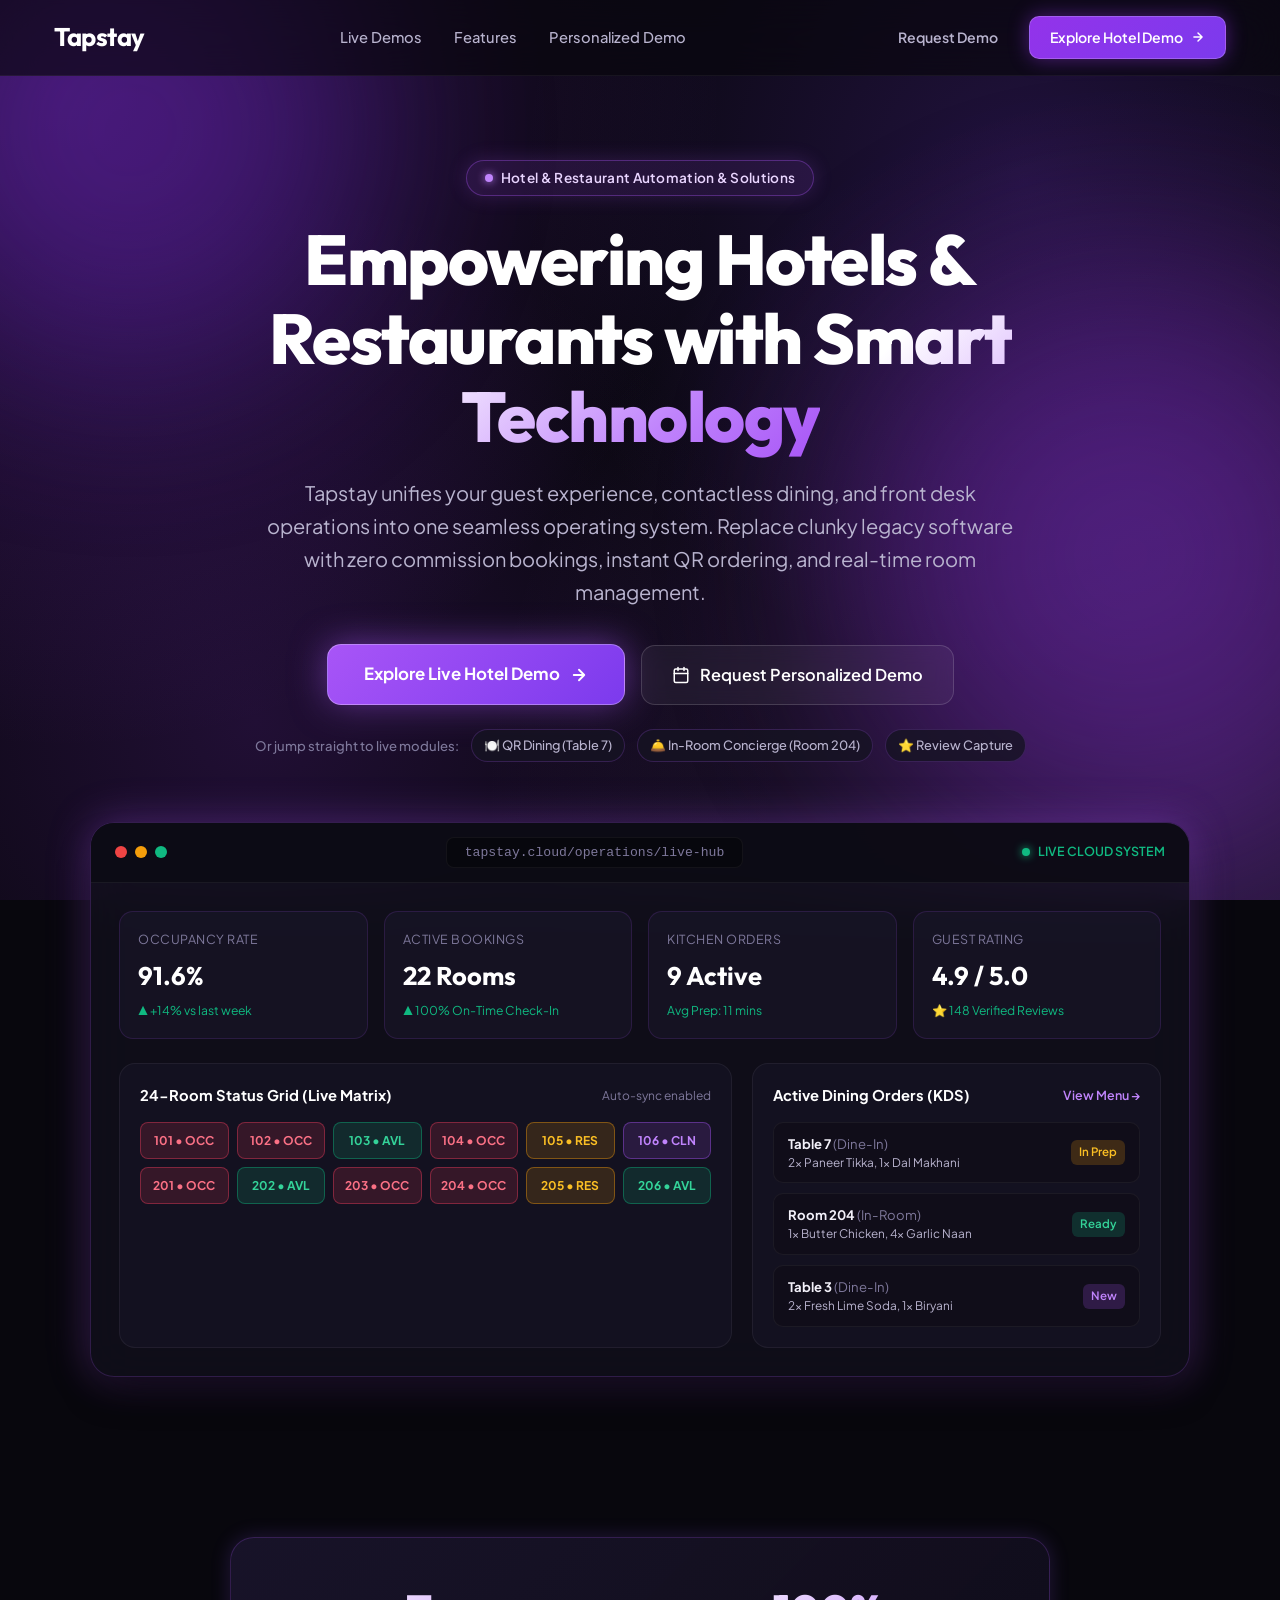
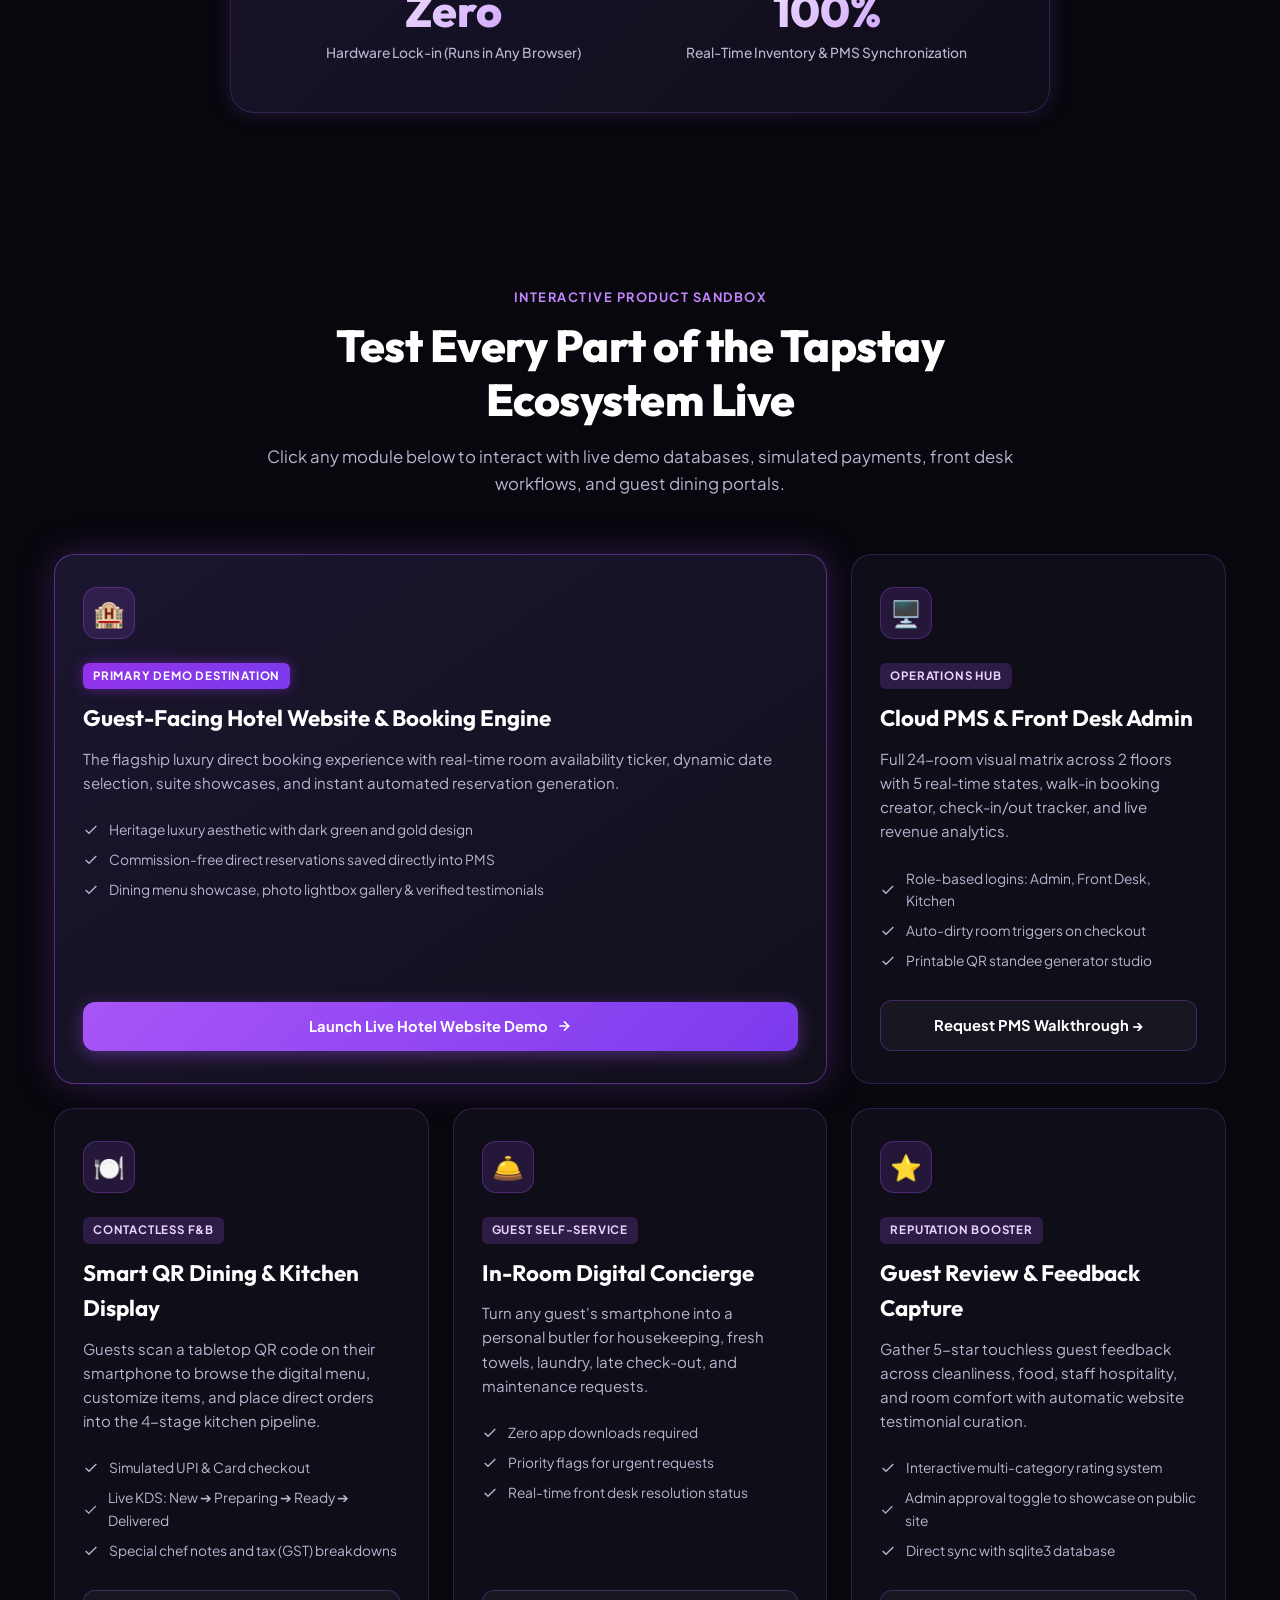
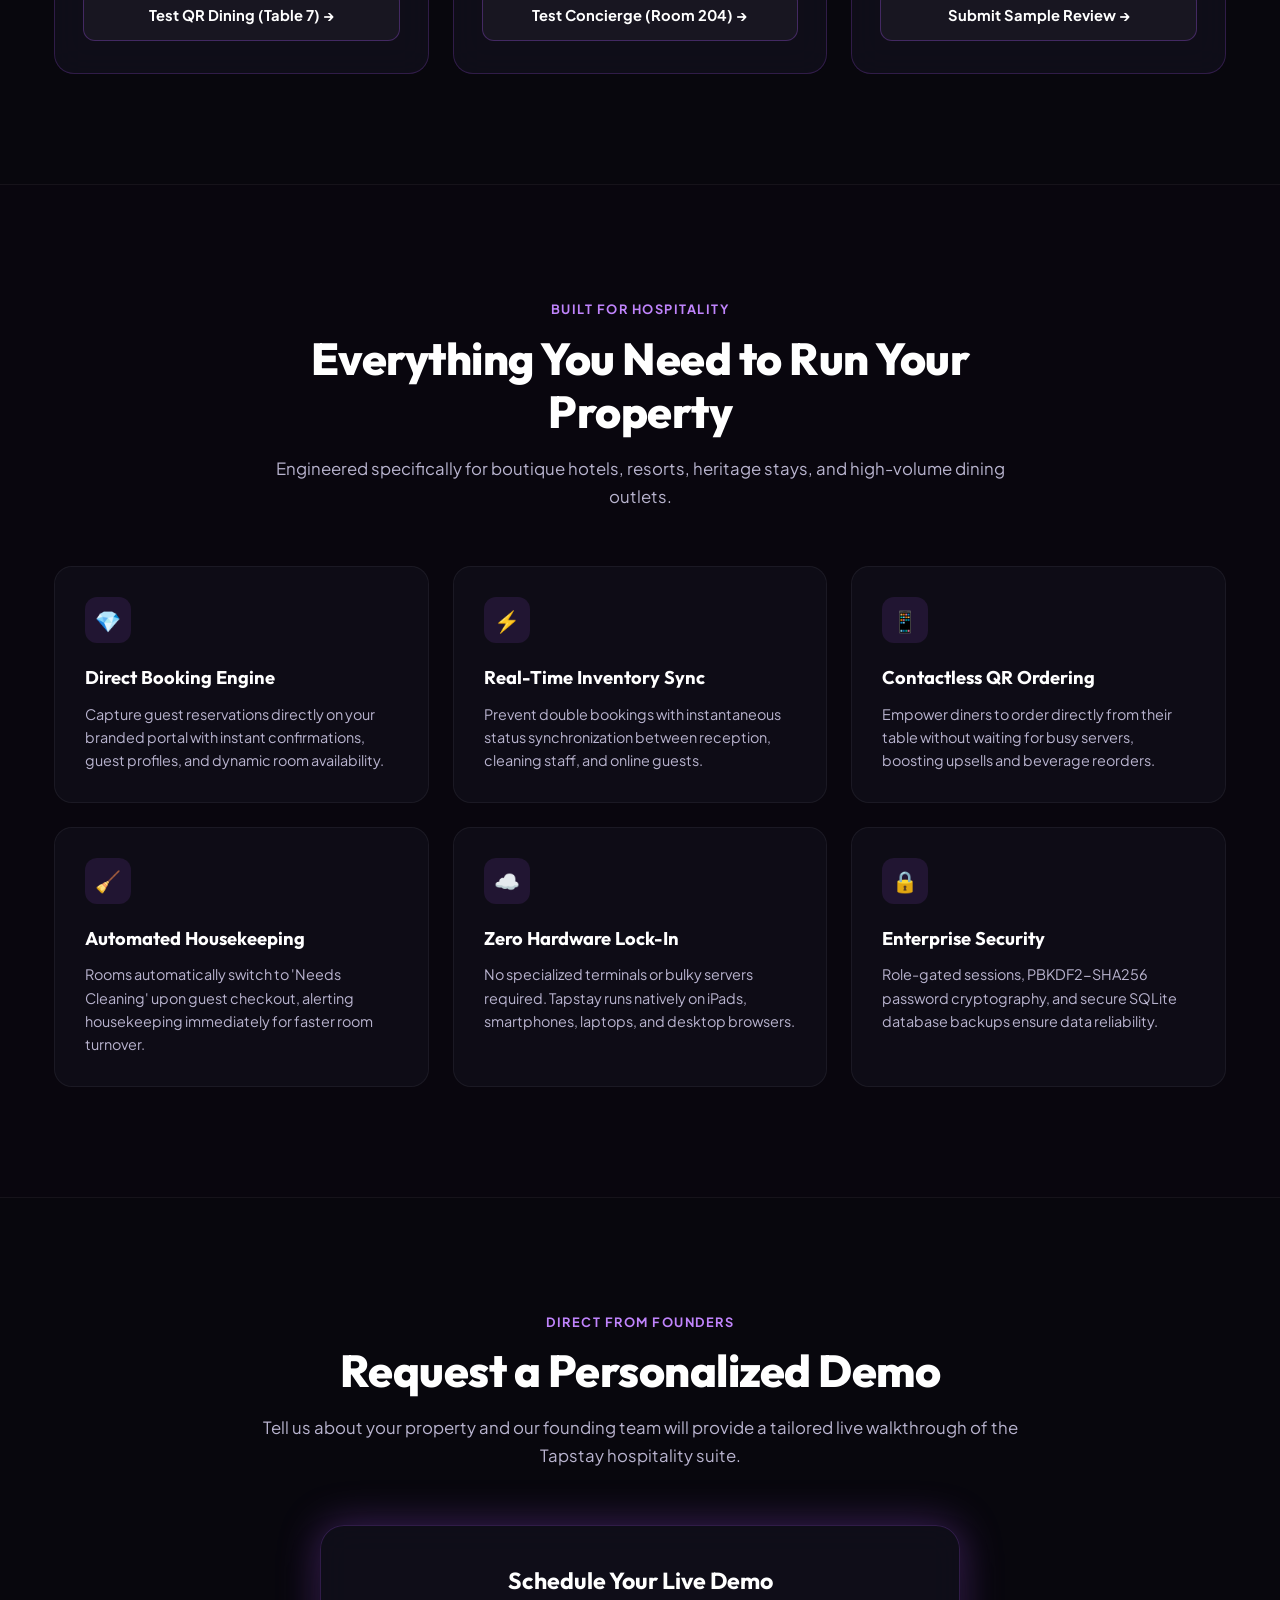
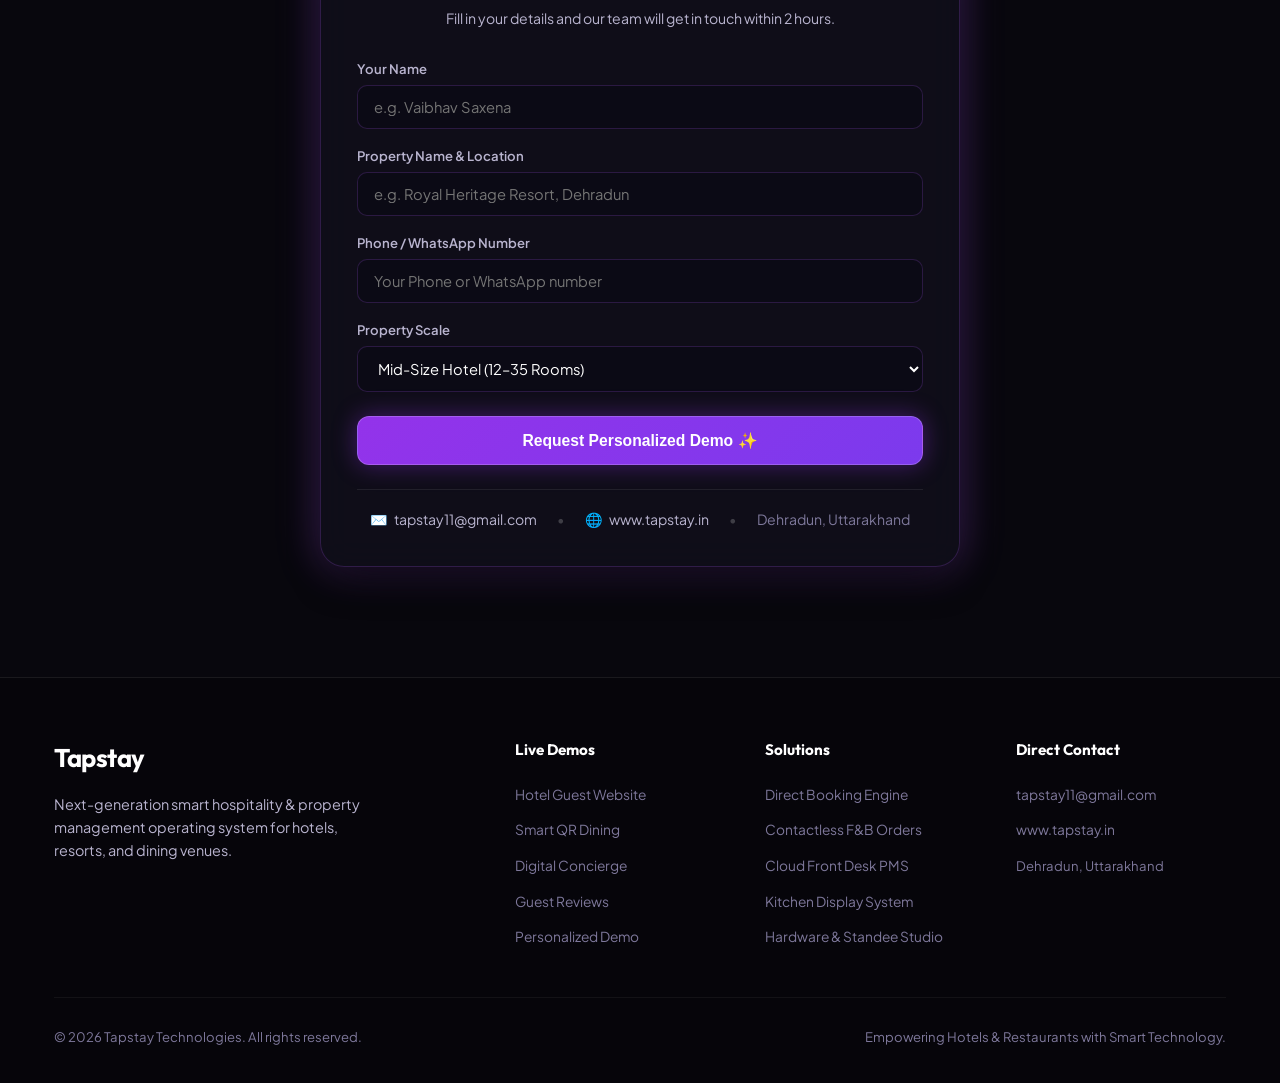
==== index.html @ 86fc598a "clean: remove 3.2x dining turnover stat from landing page" ====
<!DOCTYPE html>
<html lang="en">
<head>
  <meta charset="UTF-8">
  <meta name="viewport" content="width=device-width, initial-scale=1.0">
  
  <!-- Primary SEO Meta Tags for Google Search -->
  <title>Tapstay — Empowering Hotels & Restaurants with Smart Technology</title>
  <meta name="title" content="Tapstay — Empowering Hotels & Restaurants with Smart Technology">
  <meta name="description" content="Tapstay is the all-in-one hospitality OS & cloud PMS for hotels and restaurants. Streamline direct bookings, contactless QR dining, digital concierge, and front desk operations.">
  <meta name="keywords" content="Tapstay, hotel PMS, restaurant automation, property management system, QR dining menu, contactless room service, boutique hotel software, smart hospitality OS">
  <meta name="author" content="Tapstay Founders">
  <meta name="robots" content="index, follow">

  <!-- Open Graph / Facebook / WhatsApp -->
  <meta property="og:type" content="website">
  <meta property="og:url" content="https://www.tapstay.in/">
  <meta property="og:title" content="Tapstay — Empowering Hotels & Restaurants with Smart Technology">
  <meta property="og:description" content="All-in-one hospitality OS & PMS for modern hotels & restaurants. Direct bookings, contactless QR ordering, and live operations.">
  <meta property="og:image" content="https://www.tapstay.in/og-image.png">

  <!-- Twitter Card -->
  <meta property="twitter:card" content="summary_large_image">
  <meta property="twitter:title" content="Tapstay — Empowering Hotels & Restaurants with Smart Technology">
  <meta property="twitter:description" content="All-in-one hospitality OS & PMS for modern hotels & restaurants. Direct bookings, contactless QR ordering, and live operations.">

  <!-- Fonts & Stylesheet -->
  <link rel="preconnect" href="https://fonts.googleapis.com">
  <link rel="preconnect" href="https://fonts.gstatic.com" crossorigin>
  <link href="https://fonts.googleapis.com/css2?family=Outfit:wght@400;500;600;700;800&family=Plus+Jakarta+Sans:wght@300;400;500;600;700;800&display=swap" rel="stylesheet">
  <link rel="stylesheet" href="landing.css">
</head>
<body>

  <!-- Background Ambient Glowing Orbs -->
  <div class="ambient-glow-mesh" aria-hidden="true">
    <div class="ambient-orb orb-1"></div>
    <div class="ambient-orb orb-2"></div>
  </div>

  <!-- ===== SITE HEADER / NAVBAR ===== -->
  <header class="site-header" id="siteHeader">
    <div class="container nav-container">
      <a href="#hero" class="brand-logo">
        <div class="brand-text">Tapstay</div>
      </a>

      <!-- Desktop & Mobile Nav Menu -->
      <nav>
        <ul class="nav-menu" id="navMenu">
          <li><a href="#demos" class="nav-link">Live Demos</a></li>
          <li><a href="#features" class="nav-link">Features</a></li>
          <li><a href="#contact" class="nav-link">Personalized Demo</a></li>
        </ul>
      </nav>

      <!-- Action Buttons -->
      <div class="nav-actions">
        <a href="#contact" class="btn-ghost">Request Demo</a>
        <a href="hotel.html" class="btn-primary-glow">
          <span>Explore Hotel Demo</span>
          <svg width="14" height="14" viewBox="0 0 24 24" fill="none" stroke="currentColor" stroke-width="2.5" stroke-linecap="round" stroke-linejoin="round"><path d="M5 12h14M12 5l7 7-7 7"/></svg>
        </a>
        <button class="hamburger" id="hamburgerBtn" aria-label="Toggle navigation menu">
          <span></span><span></span><span></span>
        </button>
      </div>
    </div>
  </header>

  <!-- ===== HERO SECTION ===== -->
  <section class="hero-section" id="hero">
    <div class="container">
      
      <!-- Tagline Badge -->
      <div class="hero-badge-wrap">
        <span class="badge-pulse-dot"></span>
        <span class="hero-badge-text">Hotel & Restaurant Automation & Solutions</span>
      </div>

      <!-- Main Headline -->
      <h1 class="hero-title">
        Empowering Hotels & Restaurants with <span class="gradient-text">Smart Technology</span>
      </h1>

      <!-- Subtitle -->
      <p class="hero-subtitle">
        Tapstay unifies your guest experience, contactless dining, and front desk operations into one seamless operating system. Replace clunky legacy software with zero commission bookings, instant QR ordering, and real-time room management.
      </p>

      <!-- Primary Action Buttons -->
      <div class="hero-cta-group">
        <a href="hotel.html" class="btn-hero-primary" id="mainDemoRedirectBtn">
          <span>Explore Live Hotel Demo</span>
          <svg width="18" height="18" viewBox="0 0 24 24" fill="none" stroke="currentColor" stroke-width="2.5" stroke-linecap="round" stroke-linejoin="round"><path d="M5 12h14M12 5l7 7-7 7"/></svg>
        </a>
        <a href="#contact" class="btn-hero-secondary">
          <svg width="18" height="18" viewBox="0 0 24 24" fill="none" stroke="currentColor" stroke-width="2" stroke-linecap="round" stroke-linejoin="round"><rect x="3" y="4" width="18" height="18" rx="2" ry="2"/><line x1="16" y1="2" x2="16" y2="6"/><line x1="8" y1="2" x2="8" y2="6"/><line x1="3" y1="10" x2="21" y2="10"/></svg>
          <span>Request Personalized Demo</span>
        </a>
      </div>

      <!-- Quick Interactive Module Links -->
      <div class="hero-quick-links">
        <span class="quick-label">Or jump straight to live modules:</span>
        <a href="order.html?table=7" class="quick-pill">
          <span>🍽️ QR Dining (Table 7)</span>
        </a>
        <a href="concierge.html?room=204" class="quick-pill">
          <span>🛎️ In-Room Concierge (Room 204)</span>
        </a>
        <a href="review.html" class="quick-pill">
          <span>⭐ Review Capture</span>
        </a>
      </div>

      <!-- Hero Interactive Mockup Showcase -->
      <div class="hero-mockup-wrapper">
        <div class="mockup-frame">
          <div class="mockup-header">
            <div class="mockup-dots">
              <span class="mockup-dot red"></span>
              <span class="mockup-dot yellow"></span>
              <span class="mockup-dot green"></span>
            </div>
            <div class="mockup-address">tapstay.cloud/operations/live-hub</div>
            <div class="mockup-live-indicator">
              <span class="badge-pulse-dot" style="background:#10B981;box-shadow:0 0 8px #10B981;"></span>
              <span>LIVE CLOUD SYSTEM</span>
            </div>
          </div>

          <div class="mockup-body">
            <!-- Metric Stats Grid -->
            <div class="mockup-metric-grid">
              <div class="metric-box">
                <div class="metric-label">Occupancy Rate</div>
                <div class="metric-value">91.6%</div>
                <div class="metric-sub">▲ +14% vs last week</div>
              </div>
              <div class="metric-box">
                <div class="metric-label">Active Bookings</div>
                <div class="metric-value">22 Rooms</div>
                <div class="metric-sub">▲ 100% On-Time Check-In</div>
              </div>
              <div class="metric-box">
                <div class="metric-label">Kitchen Orders</div>
                <div class="metric-value">9 Active</div>
                <div class="metric-sub">Avg Prep: 11 mins</div>
              </div>
              <div class="metric-box">
                <div class="metric-label">Guest Rating</div>
                <div class="metric-value">4.9 / 5.0</div>
                <div class="metric-sub">⭐ 148 Verified Reviews</div>
              </div>
            </div>

            <!-- Split View: Room Grid + Kitchen Pipeline -->
            <div class="mockup-split-view">
              <!-- Mini Room Status Grid -->
              <div class="split-card">
                <div class="split-card-title">
                  <span>24-Room Status Grid (Live Matrix)</span>
                  <span style="font-size:0.75rem;font-weight:400;color:var(--text-muted);">Auto-sync enabled</span>
                </div>
                <div class="mini-room-grid">
                  <div class="mini-room-pill occ">101 • OCC</div>
                  <div class="mini-room-pill occ">102 • OCC</div>
                  <div class="mini-room-pill avail">103 • AVL</div>
                  <div class="mini-room-pill occ">104 • OCC</div>
                  <div class="mini-room-pill res">105 • RES</div>
                  <div class="mini-room-pill clean">106 • CLN</div>
                  <div class="mini-room-pill occ">201 • OCC</div>
                  <div class="mini-room-pill avail">202 • AVL</div>
                  <div class="mini-room-pill occ">203 • OCC</div>
                  <div class="mini-room-pill occ">204 • OCC</div>
                  <div class="mini-room-pill res">205 • RES</div>
                  <div class="mini-room-pill avail">206 • AVL</div>
                </div>
              </div>

              <!-- Live Order Pipeline Preview -->
              <div class="split-card">
                <div class="split-card-title">
                  <span>Active Dining Orders (KDS)</span>
                  <a href="order.html?table=7" style="color:var(--purple-light);text-decoration:none;font-size:0.78rem;font-weight:600;">View Menu →</a>
                </div>
                <div class="order-mini-list">
                  <div class="order-mini-item">
                    <div>
                      <strong>Table 7</strong> <span style="color:var(--text-muted);">(Dine-In)</span>
                      <div style="font-size:0.74rem;color:var(--text-secondary);">2x Paneer Tikka, 1x Dal Makhani</div>
                    </div>
                    <span class="order-tag tag-prep">In Prep</span>
                  </div>
                  <div class="order-mini-item">
                    <div>
                      <strong>Room 204</strong> <span style="color:var(--text-muted);">(In-Room)</span>
                      <div style="font-size:0.74rem;color:var(--text-secondary);">1x Butter Chicken, 4x Garlic Naan</div>
                    </div>
                    <span class="order-tag tag-ready">Ready</span>
                  </div>
                  <div class="order-mini-item">
                    <div>
                      <strong>Table 3</strong> <span style="color:var(--text-muted);">(Dine-In)</span>
                      <div style="font-size:0.74rem;color:var(--text-secondary);">2x Fresh Lime Soda, 1x Biryani</div>
                    </div>
                    <span class="order-tag tag-new">New</span>
                  </div>
                </div>
              </div>
            </div>
          </div>
        </div>
      </div>

    </div>
  </section>

  <!-- ===== STATS / ROI TICKER ===== -->
  <section class="container">
    <div class="stats-banner" style="grid-template-columns: repeat(2, 1fr); max-width: 820px; margin: 60px auto;">
      <div>
        <div class="stat-item-val">Zero</div>
        <div class="stat-item-label">Hardware Lock-in (Runs in Any Browser)</div>
      </div>
      <div>
        <div class="stat-item-val">100%</div>
        <div class="stat-item-label">Real-Time Inventory & PMS Synchronization</div>
      </div>
    </div>
  </section>

  <!-- ===== LIVE DEMO SUITE SECTION ===== -->
  <section class="section-wrapper" id="demos">
    <div class="container">
      <div class="section-header">
        <span class="section-tag">Interactive Product Sandbox</span>
        <h2 class="section-title">Test Every Part of the Tapstay Ecosystem Live</h2>
        <p class="section-desc">
          Click any module below to interact with live demo databases, simulated payments, front desk workflows, and guest dining portals.
        </p>
      </div>

      <div class="demo-cards-grid">
        
        <!-- CARD 1: HOTEL DEMO (FEATURED) -->
        <div class="demo-card featured">
          <div>
            <div class="demo-card-icon">🏨</div>
            <span class="demo-badge primary-demo">Primary Demo Destination</span>
            <h3 class="demo-card-title">Guest-Facing Hotel Website & Booking Engine</h3>
            <p class="demo-card-text">
              The flagship luxury direct booking experience with real-time room availability ticker, dynamic date selection, suite showcases, and instant automated reservation generation.
            </p>
            <ul class="demo-features-list">
              <li>
                <svg width="16" height="16" viewBox="0 0 24 24" fill="none" stroke="currentColor" stroke-width="2"><polyline points="20 6 9 17 4 12"/></svg>
                Heritage luxury aesthetic with dark green and gold design
              </li>
              <li>
                <svg width="16" height="16" viewBox="0 0 24 24" fill="none" stroke="currentColor" stroke-width="2"><polyline points="20 6 9 17 4 12"/></svg>
                Commission-free direct reservations saved directly into PMS
              </li>
              <li>
                <svg width="16" height="16" viewBox="0 0 24 24" fill="none" stroke="currentColor" stroke-width="2"><polyline points="20 6 9 17 4 12"/></svg>
                Dining menu showcase, photo lightbox gallery & verified testimonials
              </li>
            </ul>
          </div>
          <div>
            <a href="hotel.html" class="btn-demo-action solid">
              <span>Launch Live Hotel Website Demo</span>
              <svg width="16" height="16" viewBox="0 0 24 24" fill="none" stroke="currentColor" stroke-width="2.5"><path d="M5 12h14M12 5l7 7-7 7"/></svg>
            </a>
          </div>
        </div>

        <!-- CARD 2: PMS ADMIN PORTAL -->
        <div class="demo-card">
          <div>
            <div class="demo-card-icon">🖥️</div>
            <span class="demo-badge">Operations Hub</span>
            <h3 class="demo-card-title">Cloud PMS & Front Desk Admin</h3>
            <p class="demo-card-text">
              Full 24-room visual matrix across 2 floors with 5 real-time states, walk-in booking creator, check-in/out tracker, and live revenue analytics.
            </p>
            <ul class="demo-features-list">
              <li>
                <svg width="16" height="16" viewBox="0 0 24 24" fill="none" stroke="currentColor" stroke-width="2"><polyline points="20 6 9 17 4 12"/></svg>
                Role-based logins: Admin, Front Desk, Kitchen
              </li>
              <li>
                <svg width="16" height="16" viewBox="0 0 24 24" fill="none" stroke="currentColor" stroke-width="2"><polyline points="20 6 9 17 4 12"/></svg>
                Auto-dirty room triggers on checkout
              </li>
              <li>
                <svg width="16" height="16" viewBox="0 0 24 24" fill="none" stroke="currentColor" stroke-width="2"><polyline points="20 6 9 17 4 12"/></svg>
                Printable QR standee generator studio
              </li>
            </ul>
          </div>
          <div>
            <a href="#contact" class="btn-demo-action outline">
              <span>Request PMS Walkthrough →</span>
            </a>
          </div>
        </div>

        <!-- CARD 3: QR DINING & KDS -->
        <div class="demo-card">
          <div>
            <div class="demo-card-icon">🍽️</div>
            <span class="demo-badge">Contactless F&B</span>
            <h3 class="demo-card-title">Smart QR Dining & Kitchen Display</h3>
            <p class="demo-card-text">
              Guests scan a tabletop QR code on their smartphone to browse the digital menu, customize items, and place direct orders into the 4-stage kitchen pipeline.
            </p>
            <ul class="demo-features-list">
              <li>
                <svg width="16" height="16" viewBox="0 0 24 24" fill="none" stroke="currentColor" stroke-width="2"><polyline points="20 6 9 17 4 12"/></svg>
                Simulated UPI & Card checkout
              </li>
              <li>
                <svg width="16" height="16" viewBox="0 0 24 24" fill="none" stroke="currentColor" stroke-width="2"><polyline points="20 6 9 17 4 12"/></svg>
                Live KDS: New ➔ Preparing ➔ Ready ➔ Delivered
              </li>
              <li>
                <svg width="16" height="16" viewBox="0 0 24 24" fill="none" stroke="currentColor" stroke-width="2"><polyline points="20 6 9 17 4 12"/></svg>
                Special chef notes and tax (GST) breakdowns
              </li>
            </ul>
          </div>
          <div>
            <a href="order.html?table=7" class="btn-demo-action outline">
              <span>Test QR Dining (Table 7) →</span>
            </a>
          </div>
        </div>

        <!-- CARD 4: IN-ROOM CONCIERGE -->
        <div class="demo-card">
          <div>
            <div class="demo-card-icon">🛎️</div>
            <span class="demo-badge">Guest Self-Service</span>
            <h3 class="demo-card-title">In-Room Digital Concierge</h3>
            <p class="demo-card-text">
              Turn any guest's smartphone into a personal butler for housekeeping, fresh towels, laundry, late check-out, and maintenance requests.
            </p>
            <ul class="demo-features-list">
              <li>
                <svg width="16" height="16" viewBox="0 0 24 24" fill="none" stroke="currentColor" stroke-width="2"><polyline points="20 6 9 17 4 12"/></svg>
                Zero app downloads required
              </li>
              <li>
                <svg width="16" height="16" viewBox="0 0 24 24" fill="none" stroke="currentColor" stroke-width="2"><polyline points="20 6 9 17 4 12"/></svg>
                Priority flags for urgent requests
              </li>
              <li>
                <svg width="16" height="16" viewBox="0 0 24 24" fill="none" stroke="currentColor" stroke-width="2"><polyline points="20 6 9 17 4 12"/></svg>
                Real-time front desk resolution status
              </li>
            </ul>
          </div>
          <div>
            <a href="concierge.html?room=204" class="btn-demo-action outline">
              <span>Test Concierge (Room 204) →</span>
            </a>
          </div>
        </div>

        <!-- CARD 5: REVIEW ENGINE -->
        <div class="demo-card">
          <div>
            <div class="demo-card-icon">⭐</div>
            <span class="demo-badge">Reputation Booster</span>
            <h3 class="demo-card-title">Guest Review & Feedback Capture</h3>
            <p class="demo-card-text">
              Gather 5-star touchless guest feedback across cleanliness, food, staff hospitality, and room comfort with automatic website testimonial curation.
            </p>
            <ul class="demo-features-list">
              <li>
                <svg width="16" height="16" viewBox="0 0 24 24" fill="none" stroke="currentColor" stroke-width="2"><polyline points="20 6 9 17 4 12"/></svg>
                Interactive multi-category rating system
              </li>
              <li>
                <svg width="16" height="16" viewBox="0 0 24 24" fill="none" stroke="currentColor" stroke-width="2"><polyline points="20 6 9 17 4 12"/></svg>
                Admin approval toggle to showcase on public site
              </li>
              <li>
                <svg width="16" height="16" viewBox="0 0 24 24" fill="none" stroke="currentColor" stroke-width="2"><polyline points="20 6 9 17 4 12"/></svg>
                Direct sync with sqlite3 database
              </li>
            </ul>
          </div>
          <div>
            <a href="review.html" class="btn-demo-action outline">
              <span>Submit Sample Review →</span>
            </a>
          </div>
        </div>

      </div>
    </div>
  </section>

  <!-- ===== CORE CAPABILITIES / FEATURES ===== -->
  <section class="section-wrapper" id="features" style="background:rgba(10, 8, 16, 0.6);border-top:1px solid rgba(255,255,255,0.05);border-bottom:1px solid rgba(255,255,255,0.05);">
    <div class="container">
      <div class="section-header">
        <span class="section-tag">Built for Hospitality</span>
        <h2 class="section-title">Everything You Need to Run Your Property</h2>
        <p class="section-desc">
          Engineered specifically for boutique hotels, resorts, heritage stays, and high-volume dining outlets.
        </p>
      </div>

      <div class="features-grid">
        <div class="feature-box">
          <div class="feature-icon-wrap">💎</div>
          <h3 class="feature-title">Direct Booking Engine</h3>
          <p class="feature-text">Capture guest reservations directly on your branded portal with instant confirmations, guest profiles, and dynamic room availability.</p>
        </div>

        <div class="feature-box">
          <div class="feature-icon-wrap">⚡</div>
          <h3 class="feature-title">Real-Time Inventory Sync</h3>
          <p class="feature-text">Prevent double bookings with instantaneous status synchronization between reception, cleaning staff, and online guests.</p>
        </div>

        <div class="feature-box">
          <div class="feature-icon-wrap">📱</div>
          <h3 class="feature-title">Contactless QR Ordering</h3>
          <p class="feature-text">Empower diners to order directly from their table without waiting for busy servers, boosting upsells and beverage reorders.</p>
        </div>

        <div class="feature-box">
          <div class="feature-icon-wrap">🧹</div>
          <h3 class="feature-title">Automated Housekeeping</h3>
          <p class="feature-text">Rooms automatically switch to 'Needs Cleaning' upon guest checkout, alerting housekeeping immediately for faster room turnover.</p>
        </div>

        <div class="feature-box">
          <div class="feature-icon-wrap">☁️</div>
          <h3 class="feature-title">Zero Hardware Lock-In</h3>
          <p class="feature-text">No specialized terminals or bulky servers required. Tapstay runs natively on iPads, smartphones, laptops, and desktop browsers.</p>
        </div>

        <div class="feature-box">
          <div class="feature-icon-wrap">🔒</div>
          <h3 class="feature-title">Enterprise Security</h3>
          <p class="feature-text">Role-gated sessions, PBKDF2-SHA256 password cryptography, and secure SQLite database backups ensure data reliability.</p>
        </div>
      </div>
    </div>
  </section>

  <!-- ===== REQUEST PERSONALIZED DEMO SECTION ===== -->
  <section class="section-wrapper" id="contact">
    <div class="container">
      <div class="section-header">
        <span class="section-tag">Direct From Founders</span>
        <h2 class="section-title">Request a Personalized Demo</h2>
        <p class="section-desc">
          Tell us about your property and our founding team will provide a tailored live walkthrough of the Tapstay hospitality suite.
        </p>
      </div>

      <!-- Centered Demo Request Form Card -->
      <div class="inquiry-form-card" style="max-width: 640px; margin: 0 auto; box-shadow: var(--card-shadow), var(--glow-shadow);">
        <h3 class="inquiry-title" style="text-align: center; margin-bottom: 8px;">Schedule Your Live Demo</h3>
        <p class="inquiry-subtitle" style="text-align: center; margin-bottom: 28px;">Fill in your details and our team will get in touch within 2 hours.</p>

        <form id="inquiryForm" onsubmit="handleInquirySubmit(event)">
          <div class="form-group">
            <label class="form-label" for="inqName">Your Name</label>
            <input type="text" id="inqName" class="form-input" placeholder="e.g. Vaibhav Saxena" required>
          </div>

          <div class="form-group">
            <label class="form-label" for="inqHotel">Property Name & Location</label>
            <input type="text" id="inqHotel" class="form-input" placeholder="e.g. Royal Heritage Resort, Dehradun" required>
          </div>

          <div class="form-group">
            <label class="form-label" for="inqPhone">Phone / WhatsApp Number</label>
            <input type="tel" id="inqPhone" class="form-input" placeholder="Your Phone or WhatsApp number" required>
          </div>

          <div class="form-group">
            <label class="form-label" for="inqType">Property Scale</label>
            <select id="inqType" class="form-select">
              <option value="under12">Boutique / Homestay (Under 12 Rooms)</option>
              <option value="12to35" selected>Mid-Size Hotel (12–35 Rooms)</option>
              <option value="resort">Resort & Multiple Outlets (35+ Rooms)</option>
              <option value="restaurant">Stand-alone Restaurant / Cafe</option>
            </select>
          </div>

          <button type="submit" class="btn-submit-inquiry" id="inquirySubmitBtn" style="margin-top: 8px;">
            <span>Request Personalized Demo ✨</span>
          </button>
        </form>

        <!-- Direct Contact Strip -->
        <div style="margin-top: 24px; padding-top: 18px; border-top: 1px solid rgba(255,255,255,0.08); display: flex; justify-content: center; align-items: center; flex-wrap: wrap; gap: 20px; font-size: 0.88rem;">
          <a href="mailto:tapstay11@gmail.com" style="color: var(--text-secondary); text-decoration: none; display: flex; align-items: center; gap: 6px;">
            <span>✉️</span> <span>tapstay11@gmail.com</span>
          </a>
          <span style="color: rgba(255,255,255,0.2);">•</span>
          <a href="https://www.tapstay.in" target="_blank" style="color: var(--text-secondary); text-decoration: none; display: flex; align-items: center; gap: 6px;">
            <span>🌐</span> <span>www.tapstay.in</span>
          </a>
          <span style="color: rgba(255,255,255,0.2);">•</span>
          <span style="color: var(--text-muted);">Dehradun, Uttarakhand</span>
        </div>
      </div>
    </div>
  </section>

  <!-- ===== SITE FOOTER ===== -->
  <footer class="site-footer">
    <div class="container">
      <div class="footer-top">
        <div class="footer-brand">
          <div class="brand-logo" style="margin-bottom:6px;">
            <div class="brand-text">Tapstay</div>
          </div>
          <p>Next-generation smart hospitality & property management operating system for hotels, resorts, and dining venues.</p>
        </div>

        <div>
          <div class="footer-col-title">Live Demos</div>
          <ul class="footer-links">
            <li><a href="hotel.html">Hotel Guest Website</a></li>
            <li><a href="order.html?table=7">Smart QR Dining</a></li>
            <li><a href="concierge.html?room=204">Digital Concierge</a></li>
            <li><a href="review.html">Guest Reviews</a></li>
            <li><a href="#contact">Personalized Demo</a></li>
          </ul>
        </div>

        <div>
          <div class="footer-col-title">Solutions</div>
          <ul class="footer-links">
            <li><a href="#features">Direct Booking Engine</a></li>
            <li><a href="#features">Contactless F&B Orders</a></li>
            <li><a href="#features">Cloud Front Desk PMS</a></li>
            <li><a href="#features">Kitchen Display System</a></li>
            <li><a href="#contact">Hardware & Standee Studio</a></li>
          </ul>
        </div>

        <div>
          <div class="footer-col-title">Direct Contact</div>
          <ul class="footer-links">
            <li><a href="mailto:tapstay11@gmail.com">tapstay11@gmail.com</a></li>
            <li><a href="https://www.tapstay.in" target="_blank">www.tapstay.in</a></li>
            <li><span style="color:var(--text-muted);font-size:0.82rem;">Dehradun, Uttarakhand</span></li>
          </ul>
        </div>
      </div>

      <div class="footer-bottom">
        <div>© 2026 Tapstay Technologies. All rights reserved.</div>
        <div>Empowering Hotels & Restaurants with Smart Technology.</div>
      </div>
    </div>
  </footer>

  <!-- Toast Notification -->
  <div class="toast-msg" id="toastMsg"></div>

  <!-- JavaScript for Interactions -->
  <script>
    // Header scroll background effect
    window.addEventListener('scroll', () => {
      const header = document.getElementById('siteHeader');
      if (window.scrollY > 40) {
        header.classList.add('scrolled');
      } else {
        header.classList.remove('scrolled');
      }
    });

    // Mobile Hamburger Toggle
    const hamburgerBtn = document.getElementById('hamburgerBtn');
    const navMenu = document.getElementById('navMenu');

    hamburgerBtn.addEventListener('click', () => {
      navMenu.classList.toggle('active');
    });

    // Close menu on link click
    document.querySelectorAll('.nav-link').forEach(link => {
      link.addEventListener('click', () => {
        navMenu.classList.remove('active');
      });
    });

    // Demo Form Submission Simulation
    function handleInquirySubmit(e) {
      e.preventDefault();
      const name = document.getElementById('inqName').value.trim();
      const hotel = document.getElementById('inqHotel').value.trim();
      const phone = document.getElementById('inqPhone').value.trim();

      const btn = document.getElementById('inquirySubmitBtn');
      btn.innerHTML = '<span>Sending Request...</span>';
      btn.disabled = true;

      setTimeout(() => {
        btn.innerHTML = '<span>Request Received! ✓</span>';
        showToast(`Thank you ${name}! Our team will get in touch with you shortly.`);
        document.getElementById('inquiryForm').reset();

        setTimeout(() => {
          btn.innerHTML = '<span>Request Personalized Demo ✨</span>';
          btn.disabled = false;
        }, 3500);
      }, 700);
    }

    function showToast(msg) {
      const toast = document.getElementById('toastMsg');
      toast.textContent = msg;
      toast.style.display = 'block';
      setTimeout(() => {
        toast.style.display = 'none';
      }, 5000);
    }
  </script>
</body>
</html>
---- landing.css ----
/* ==========================================================================
   TAPSTAY — SMART HOSPITALITY & PROPERTY MANAGEMENT SYSTEM (PMS)
   SaaS Landing Page Design System & Stylesheet
   Theme: Obsidian Dark & Ambient Violet / Purple Neon Glow
   ========================================================================== */

@import url('https://fonts.googleapis.com/css2?family=Outfit:wght@400;500;600;700;800&family=Plus+Jakarta+Sans:wght@300;400;500;600;700;800&display=swap');

:root {
  /* Color Palette - Directly tailored to uploaded brand imagery */
  --bg-black: #08070D;
  --bg-deep: #0D0C15;
  --bg-card: rgba(19, 17, 30, 0.72);
  --bg-card-hover: rgba(28, 24, 46, 0.85);
  --bg-card-solid: #13111F;

  /* Purple / Violet Neon Accents */
  --purple-glow: #A855F7;
  --purple-primary: #8B5CF6;
  --purple-deep: #6D28D9;
  --purple-dark: #4C1D95;
  --purple-light: #C084FC;
  --purple-pale: #E9D5FF;
  --purple-border: rgba(168, 85, 247, 0.22);
  --purple-border-hover: rgba(168, 85, 247, 0.55);

  /* Functional Colors */
  --emerald: #10B981;
  --emerald-glow: rgba(16, 185, 129, 0.35);
  --amber: #F59E0B;
  --rose: #F43F5E;

  /* Typography */
  --text-white: #FFFFFF;
  --text-primary: #F3F1FA;
  --text-secondary: #B9B4CF;
  --text-muted: #7E789B;

  /* Fonts */
  --font-display: 'Outfit', sans-serif;
  --font-body: 'Plus Jakarta Sans', sans-serif;

  /* Transitions & Shadows */
  --transition-fast: 0.2s cubic-bezier(0.4, 0, 0.2, 1);
  --transition-smooth: 0.35s cubic-bezier(0.16, 1, 0.3, 1);
  --glow-shadow: 0 0 40px rgba(168, 85, 247, 0.35);
  --glow-subtle: 0 0 20px rgba(139, 92, 246, 0.2);
  --card-shadow: 0 20px 40px -15px rgba(0, 0, 0, 0.7);
}

/* Reset & Global Base */
*, *::before, *::after {
  box-sizing: border-box;
  margin: 0;
  padding: 0;
}

html {
  scroll-behavior: smooth;
  color-scheme: dark;
}

body {
  font-family: var(--font-body);
  background-color: var(--bg-black);
  background-image: 
    radial-gradient(circle at 5% 10%, rgba(147, 51, 234, 0.3) 0%, transparent 45%),
    radial-gradient(circle at 95% 90%, rgba(168, 85, 247, 0.26) 0%, transparent 50%),
    radial-gradient(circle at 80% 20%, rgba(124, 58, 237, 0.22) 0%, transparent 40%),
    radial-gradient(circle at 20% 80%, rgba(147, 51, 234, 0.18) 0%, transparent 42%);
  background-attachment: fixed;
  color: var(--text-primary);
  line-height: 1.6;
  overflow-x: hidden;
  -webkit-font-smoothing: antialiased;
}

/* Container */
.container {
  width: 100%;
  max-width: 1220px;
  margin: 0 auto;
  padding: 0 24px;
}

/* Background Ambient Lighting Effect */
.ambient-glow-mesh {
  position: fixed;
  inset: 0;
  pointer-events: none;
  z-index: 0;
  overflow: hidden;
}

.ambient-orb {
  position: absolute;
  border-radius: 50%;
  filter: blur(90px);
  opacity: 0.45;
  animation: pulseOrb 12s ease-in-out infinite alternate;
}

.orb-1 {
  width: 500px;
  height: 500px;
  background: radial-gradient(circle, #7928CA 0%, #4C1D95 70%);
  top: -120px;
  left: -120px;
}

.orb-2 {
  width: 600px;
  height: 600px;
  background: radial-gradient(circle, #9333EA 0%, #581C87 70%);
  bottom: 5%;
  right: -150px;
  animation-delay: -6s;
}

@keyframes pulseOrb {
  0% { transform: scale(1) translate(0, 0); opacity: 0.35; }
  100% { transform: scale(1.15) translate(30px, 20px); opacity: 0.55; }
}

/* ==========================================================================
   HEADER / NAVBAR
   ========================================================================== */
.site-header {
  position: fixed;
  top: 0;
  left: 0;
  right: 0;
  z-index: 1000;
  padding: 16px 0;
  transition: var(--transition-fast);
  backdrop-filter: blur(20px);
  -webkit-backdrop-filter: blur(20px);
  background: rgba(8, 7, 13, 0.65);
  border-bottom: 1px solid rgba(255, 255, 255, 0.05);
}

.site-header.scrolled {
  background: rgba(8, 7, 13, 0.9);
  border-bottom-color: var(--purple-border);
  box-shadow: 0 10px 30px rgba(0, 0, 0, 0.5);
  padding: 12px 0;
}

.nav-container {
  display: flex;
  align-items: center;
  justify-content: space-between;
}

/* Brand Logo */
.brand-logo {
  display: flex;
  align-items: center;
  gap: 12px;
  text-decoration: none;
}

.brand-icon {
  width: 36px;
  height: 36px;
  background: linear-gradient(135deg, #A855F7, #6D28D9);
  border-radius: 10px;
  display: flex;
  align-items: center;
  justify-content: center;
  box-shadow: 0 0 18px rgba(168, 85, 247, 0.5);
  color: #fff;
  font-weight: 800;
  font-size: 1.15rem;
  letter-spacing: -0.5px;
}

.brand-text {
  font-family: var(--font-display);
  font-size: 1.6rem;
  font-weight: 700;
  color: var(--text-white);
  letter-spacing: -0.5px;
}

.brand-text span {
  color: var(--purple-light);
}

.brand-tag {
  display: inline-block;
  font-size: 0.68rem;
  text-transform: uppercase;
  letter-spacing: 1px;
  background: rgba(168, 85, 247, 0.15);
  color: var(--purple-pale);
  border: 1px solid rgba(168, 85, 247, 0.3);
  padding: 2px 8px;
  border-radius: 20px;
  margin-left: 6px;
}

/* Navigation Links */
.nav-menu {
  display: flex;
  align-items: center;
  gap: 32px;
  list-style: none;
}

.nav-link {
  text-decoration: none;
  font-size: 0.92rem;
  font-weight: 500;
  color: var(--text-secondary);
  transition: var(--transition-fast);
}

.nav-link:hover {
  color: var(--text-white);
}

/* Nav Actions */
.nav-actions {
  display: flex;
  align-items: center;
  gap: 14px;
}

.btn-ghost {
  text-decoration: none;
  font-size: 0.88rem;
  font-weight: 600;
  color: var(--text-secondary);
  padding: 8px 16px;
  border-radius: 8px;
  transition: var(--transition-fast);
  border: 1px solid transparent;
}

.btn-ghost:hover {
  color: var(--text-white);
  border-color: rgba(255, 255, 255, 0.12);
  background: rgba(255, 255, 255, 0.04);
}

.btn-primary-glow {
  text-decoration: none;
  font-size: 0.88rem;
  font-weight: 600;
  color: var(--text-white);
  background: linear-gradient(135deg, #9333EA, #7C3AED);
  padding: 9px 20px;
  border-radius: 10px;
  box-shadow: 0 0 20px rgba(147, 51, 234, 0.45);
  transition: var(--transition-smooth);
  display: inline-flex;
  align-items: center;
  gap: 8px;
  border: 1px solid rgba(255, 255, 255, 0.2);
}

.btn-primary-glow:hover {
  transform: translateY(-2px);
  box-shadow: 0 0 30px rgba(168, 85, 247, 0.7);
  background: linear-gradient(135deg, #A855F7, #8B5CF6);
}

/* Mobile Hamburger */
.hamburger {
  display: none;
  background: none;
  border: none;
  cursor: pointer;
  padding: 6px;
}

.hamburger span {
  display: block;
  width: 24px;
  height: 2px;
  background: var(--text-white);
  margin: 5px 0;
  transition: 0.3s;
}

/* ==========================================================================
   HERO SECTION
   ========================================================================== */
.hero-section {
  position: relative;
  z-index: 10;
  padding: 160px 0 100px;
  text-align: center;
}

.hero-badge-wrap {
  display: inline-flex;
  align-items: center;
  gap: 8px;
  background: rgba(168, 85, 247, 0.12);
  border: 1px solid rgba(168, 85, 247, 0.35);
  padding: 6px 18px;
  border-radius: 30px;
  margin-bottom: 24px;
  box-shadow: 0 0 20px rgba(168, 85, 247, 0.2);
}

.badge-pulse-dot {
  width: 8px;
  height: 8px;
  background: var(--purple-light);
  border-radius: 50%;
  box-shadow: 0 0 8px var(--purple-light);
  animation: pulseDot 2s infinite;
}

@keyframes pulseDot {
  0% { transform: scale(0.9); opacity: 0.7; }
  50% { transform: scale(1.3); opacity: 1; }
  100% { transform: scale(0.9); opacity: 0.7; }
}

.hero-badge-text {
  font-size: 0.85rem;
  font-weight: 600;
  color: var(--purple-pale);
  letter-spacing: 0.3px;
}

.hero-title {
  font-family: var(--font-display);
  font-size: clamp(2.5rem, 5.5vw, 4.4rem);
  font-weight: 800;
  line-height: 1.12;
  color: var(--text-white);
  letter-spacing: -1.5px;
  max-width: 950px;
  margin: 0 auto 20px;
}

.hero-title .gradient-text {
  background: linear-gradient(135deg, #FFFFFF 20%, #C084FC 70%, #A855F7 100%);
  -webkit-background-clip: text;
  -webkit-text-fill-color: transparent;
}

.hero-subtitle {
  font-size: clamp(1.05rem, 2vw, 1.25rem);
  font-weight: 400;
  color: var(--text-secondary);
  max-width: 760px;
  margin: 0 auto 36px;
  line-height: 1.65;
}

/* Hero CTA Group */
.hero-cta-group {
  display: flex;
  align-items: center;
  justify-content: center;
  gap: 16px;
  flex-wrap: wrap;
  margin-bottom: 24px;
}

.btn-hero-primary {
  display: inline-flex;
  align-items: center;
  gap: 10px;
  background: linear-gradient(135deg, #A855F7, #7C3AED);
  color: var(--text-white);
  text-decoration: none;
  font-size: 1.05rem;
  font-weight: 700;
  padding: 16px 36px;
  border-radius: 14px;
  box-shadow: 0 0 35px rgba(168, 85, 247, 0.55), 0 8px 24px rgba(0,0,0,0.4);
  border: 1px solid rgba(255, 255, 255, 0.3);
  transition: var(--transition-smooth);
}

.btn-hero-primary:hover {
  transform: translateY(-3px) scale(1.02);
  box-shadow: 0 0 50px rgba(168, 85, 247, 0.8), 0 12px 30px rgba(0,0,0,0.5);
}

.btn-hero-secondary {
  display: inline-flex;
  align-items: center;
  gap: 10px;
  background: rgba(255, 255, 255, 0.05);
  color: var(--text-white);
  text-decoration: none;
  font-size: 1.02rem;
  font-weight: 600;
  padding: 16px 30px;
  border-radius: 14px;
  border: 1px solid rgba(255, 255, 255, 0.15);
  backdrop-filter: blur(10px);
  transition: var(--transition-smooth);
}

.btn-hero-secondary:hover {
  background: rgba(255, 255, 255, 0.1);
  border-color: var(--purple-light);
  transform: translateY(-3px);
}

/* Quick Demo Badges below CTAs */
.hero-quick-links {
  display: flex;
  align-items: center;
  justify-content: center;
  gap: 12px;
  flex-wrap: wrap;
  margin-top: 10px;
}

.quick-label {
  font-size: 0.82rem;
  color: var(--text-muted);
  font-weight: 500;
}

.quick-pill {
  display: inline-flex;
  align-items: center;
  gap: 6px;
  background: rgba(22, 19, 34, 0.8);
  border: 1px solid var(--purple-border);
  padding: 5px 12px;
  border-radius: 20px;
  color: var(--text-secondary);
  font-size: 0.8rem;
  font-weight: 500;
  text-decoration: none;
  transition: var(--transition-fast);
}

.quick-pill:hover {
  color: var(--text-white);
  border-color: var(--purple-glow);
  background: rgba(168, 85, 247, 0.15);
}

/* ==========================================================================
   HERO INTERACTIVE MOCKUP SHOWCASE
   ========================================================================== */
.hero-mockup-wrapper {
  margin-top: 60px;
  position: relative;
  z-index: 10;
}

.mockup-frame {
  background: var(--bg-card);
  border: 1px solid var(--purple-border);
  border-radius: 24px;
  box-shadow: var(--card-shadow), var(--glow-shadow);
  backdrop-filter: blur(24px);
  -webkit-backdrop-filter: blur(24px);
  overflow: hidden;
  position: relative;
  max-width: 1100px;
  margin: 0 auto;
}

.mockup-header {
  display: flex;
  align-items: center;
  justify-content: space-between;
  padding: 14px 24px;
  background: rgba(13, 12, 21, 0.9);
  border-bottom: 1px solid rgba(255, 255, 255, 0.06);
}

.mockup-dots {
  display: flex;
  gap: 8px;
}

.mockup-dot {
  width: 12px;
  height: 12px;
  border-radius: 50%;
}
.mockup-dot.red { background: #EF4444; }
.mockup-dot.yellow { background: #F59E0B; }
.mockup-dot.green { background: #10B981; }

.mockup-address {
  font-family: monospace;
  font-size: 0.82rem;
  color: var(--text-muted);
  background: rgba(0, 0, 0, 0.35);
  padding: 4px 18px;
  border-radius: 8px;
  border: 1px solid rgba(255, 255, 255, 0.05);
}

.mockup-live-indicator {
  display: flex;
  align-items: center;
  gap: 8px;
  font-size: 0.78rem;
  font-weight: 600;
  color: var(--emerald);
}

.mockup-body {
  padding: 28px;
  text-align: left;
}

/* Metric Cards in Mockup */
.mockup-metric-grid {
  display: grid;
  grid-template-columns: repeat(4, 1fr);
  gap: 16px;
  margin-bottom: 24px;
}

.metric-box {
  background: rgba(28, 24, 46, 0.5);
  border: 1px solid rgba(168, 85, 247, 0.15);
  border-radius: 14px;
  padding: 18px;
}

.metric-label {
  font-size: 0.78rem;
  text-transform: uppercase;
  letter-spacing: 0.5px;
  color: var(--text-muted);
  margin-bottom: 6px;
}

.metric-value {
  font-family: var(--font-display);
  font-size: 1.6rem;
  font-weight: 700;
  color: var(--text-white);
}

.metric-sub {
  font-size: 0.76rem;
  color: var(--emerald);
  margin-top: 4px;
  display: flex;
  align-items: center;
  gap: 4px;
}

/* Split view in Mockup: Room Grid + Live Pipeline */
.mockup-split-view {
  display: grid;
  grid-template-columns: 1.5fr 1fr;
  gap: 20px;
}

.split-card {
  background: rgba(28, 24, 46, 0.4);
  border: 1px solid rgba(255, 255, 255, 0.06);
  border-radius: 16px;
  padding: 20px;
}

.split-card-title {
  font-size: 0.92rem;
  font-weight: 700;
  color: var(--text-white);
  margin-bottom: 14px;
  display: flex;
  justify-content: space-between;
  align-items: center;
}

.mini-room-grid {
  display: grid;
  grid-template-columns: repeat(6, 1fr);
  gap: 8px;
}

.mini-room-pill {
  border-radius: 8px;
  padding: 8px 4px;
  text-align: center;
  font-size: 0.75rem;
  font-weight: 700;
  transition: transform 0.2s;
}

.mini-room-pill.avail {
  background: rgba(16, 185, 129, 0.15);
  border: 1px solid rgba(16, 185, 129, 0.4);
  color: #34D399;
}

.mini-room-pill.occ {
  background: rgba(244, 63, 94, 0.15);
  border: 1px solid rgba(244, 63, 94, 0.4);
  color: #FB7185;
}

.mini-room-pill.res {
  background: rgba(245, 158, 11, 0.15);
  border: 1px solid rgba(245, 158, 11, 0.4);
  color: #FBBF24;
}

.mini-room-pill.clean {
  background: rgba(168, 85, 247, 0.15);
  border: 1px solid rgba(168, 85, 247, 0.4);
  color: #C084FC;
}

/* Order Pipeline list in Mockup */
.order-mini-list {
  display: flex;
  flex-direction: column;
  gap: 10px;
}

.order-mini-item {
  display: flex;
  justify-content: space-between;
  align-items: center;
  background: rgba(15, 13, 23, 0.6);
  border: 1px solid rgba(255, 255, 255, 0.05);
  border-radius: 10px;
  padding: 10px 14px;
  font-size: 0.82rem;
}

.order-tag {
  font-size: 0.72rem;
  padding: 3px 8px;
  border-radius: 6px;
  font-weight: 600;
}

.tag-prep { background: rgba(245, 158, 11, 0.2); color: #FBBF24; }
.tag-ready { background: rgba(16, 185, 129, 0.2); color: #34D399; }
.tag-new { background: rgba(168, 85, 247, 0.2); color: #C084FC; }

/* ==========================================================================
   INTERACTIVE LIVE DEMOS SUITE (THE 5 WORKING APPS)
   ========================================================================== */
.section-wrapper {
  padding: 110px 0;
  position: relative;
  z-index: 10;
}

.section-header {
  text-align: center;
  max-width: 780px;
  margin: 0 auto 56px;
}

.section-tag {
  display: inline-block;
  font-size: 0.8rem;
  font-weight: 700;
  text-transform: uppercase;
  letter-spacing: 1.5px;
  color: var(--purple-light);
  margin-bottom: 12px;
}

.section-title {
  font-family: var(--font-display);
  font-size: clamp(2rem, 3.8vw, 2.8rem);
  font-weight: 800;
  color: var(--text-white);
  line-height: 1.2;
  margin-bottom: 16px;
  letter-spacing: -0.5px;
}

.section-desc {
  font-size: 1.05rem;
  color: var(--text-secondary);
  line-height: 1.65;
}

/* Interactive Demos Grid */
.demo-cards-grid {
  display: grid;
  grid-template-columns: repeat(3, 1fr);
  gap: 24px;
}

.demo-card {
  background: var(--bg-card);
  border: 1px solid var(--purple-border);
  border-radius: 20px;
  padding: 32px 28px;
  display: flex;
  flex-direction: column;
  justify-content: space-between;
  backdrop-filter: blur(16px);
  -webkit-backdrop-filter: blur(16px);
  transition: var(--transition-smooth);
  position: relative;
  overflow: hidden;
}

.demo-card::before {
  content: '';
  position: absolute;
  top: 0;
  left: 0;
  right: 0;
  height: 2px;
  background: linear-gradient(90deg, transparent, var(--purple-glow), transparent);
  opacity: 0;
  transition: opacity 0.3s;
}

.demo-card:hover {
  transform: translateY(-6px);
  background: var(--bg-card-hover);
  border-color: var(--purple-border-hover);
  box-shadow: var(--card-shadow), var(--glow-subtle);
}

.demo-card:hover::before {
  opacity: 1;
}

/* Featured Demo Card (The Hotel Guest Website) */
.demo-card.featured {
  grid-column: span 2;
  background: linear-gradient(145deg, rgba(35, 27, 60, 0.75), rgba(19, 17, 30, 0.85));
  border-color: rgba(168, 85, 247, 0.45);
  box-shadow: 0 0 35px rgba(168, 85, 247, 0.25);
}

.demo-card-icon {
  width: 52px;
  height: 52px;
  border-radius: 14px;
  background: rgba(168, 85, 247, 0.15);
  border: 1px solid rgba(168, 85, 247, 0.3);
  display: flex;
  align-items: center;
  justify-content: center;
  font-size: 1.6rem;
  margin-bottom: 22px;
}

.demo-badge {
  display: inline-block;
  font-size: 0.72rem;
  font-weight: 700;
  text-transform: uppercase;
  letter-spacing: 0.8px;
  padding: 4px 10px;
  border-radius: 6px;
  background: rgba(168, 85, 247, 0.2);
  color: var(--purple-pale);
  margin-bottom: 12px;
}

.demo-badge.primary-demo {
  background: linear-gradient(135deg, #9333EA, #7C3AED);
  color: #fff;
  box-shadow: 0 0 12px rgba(147, 51, 234, 0.5);
}

.demo-card-title {
  font-family: var(--font-display);
  font-size: 1.4rem;
  font-weight: 700;
  color: var(--text-white);
  margin-bottom: 10px;
}

.demo-card-text {
  font-size: 0.94rem;
  color: var(--text-secondary);
  line-height: 1.6;
  margin-bottom: 24px;
}

.demo-features-list {
  list-style: none;
  margin-bottom: 28px;
}

.demo-features-list li {
  display: flex;
  align-items: center;
  gap: 10px;
  font-size: 0.86rem;
  color: var(--text-secondary);
  margin-bottom: 8px;
}

.btn-demo-action {
  display: inline-flex;
  align-items: center;
  justify-content: center;
  gap: 8px;
  width: 100%;
  padding: 13px 20px;
  border-radius: 12px;
  text-decoration: none;
  font-weight: 700;
  font-size: 0.92rem;
  transition: var(--transition-fast);
}

.btn-demo-action.solid {
  background: linear-gradient(135deg, #A855F7, #7C3AED);
  color: #fff;
  box-shadow: 0 4px 18px rgba(168, 85, 247, 0.4);
}

.btn-demo-action.solid:hover {
  box-shadow: 0 6px 24px rgba(168, 85, 247, 0.65);
  transform: translateY(-2px);
}

.btn-demo-action.outline {
  background: rgba(255, 255, 255, 0.04);
  color: var(--text-white);
  border: 1px solid rgba(168, 85, 247, 0.3);
}

.btn-demo-action.outline:hover {
  background: rgba(168, 85, 247, 0.15);
  border-color: var(--purple-light);
}

/* ==========================================================================
   FEATURES / VALUE PILLARS
   ========================================================================== */
.features-grid {
  display: grid;
  grid-template-columns: repeat(3, 1fr);
  gap: 24px;
}

.feature-box {
  background: rgba(20, 18, 32, 0.5);
  border: 1px solid rgba(255, 255, 255, 0.06);
  border-radius: 18px;
  padding: 30px;
  transition: var(--transition-smooth);
}

.feature-box:hover {
  border-color: var(--purple-border);
  background: rgba(28, 24, 46, 0.6);
  transform: translateY(-4px);
}

.feature-icon-wrap {
  width: 46px;
  height: 46px;
  border-radius: 12px;
  background: rgba(168, 85, 247, 0.12);
  color: var(--purple-light);
  display: flex;
  align-items: center;
  justify-content: center;
  font-size: 1.3rem;
  margin-bottom: 20px;
}

.feature-title {
  font-family: var(--font-display);
  font-size: 1.15rem;
  font-weight: 700;
  color: var(--text-white);
  margin-bottom: 10px;
}

.feature-text {
  font-size: 0.9rem;
  color: var(--text-secondary);
  line-height: 1.6;
}

/* ==========================================================================
   ROI / STATS TICKER
   ========================================================================== */
.stats-banner {
  background: linear-gradient(135deg, rgba(28, 22, 48, 0.8), rgba(17, 14, 28, 0.9));
  border: 1px solid var(--purple-border);
  border-radius: 24px;
  padding: 48px;
  margin: 60px 0;
  display: grid;
  grid-template-columns: repeat(4, 1fr);
  gap: 24px;
  text-align: center;
  box-shadow: var(--glow-subtle);
}

.stat-item-val {
  font-family: var(--font-display);
  font-size: 2.8rem;
  font-weight: 800;
  color: var(--text-white);
  background: linear-gradient(135deg, #FFFFFF, #C084FC);
  -webkit-background-clip: text;
  -webkit-text-fill-color: transparent;
  line-height: 1.1;
  margin-bottom: 6px;
}

.stat-item-label {
  font-size: 0.86rem;
  color: var(--text-secondary);
  font-weight: 500;
}

/* ==========================================================================
   PRICING SECTION
   ========================================================================== */
.pricing-grid {
  display: grid;
  grid-template-columns: repeat(3, 1fr);
  gap: 24px;
  align-items: stretch;
}

.pricing-card {
  background: var(--bg-card);
  border: 1px solid var(--purple-border);
  border-radius: 22px;
  padding: 36px 30px;
  display: flex;
  flex-direction: column;
  justify-content: space-between;
  backdrop-filter: blur(16px);
  transition: var(--transition-smooth);
  position: relative;
}

.pricing-card.popular {
  border-color: var(--purple-glow);
  background: linear-gradient(160deg, rgba(34, 26, 56, 0.85), rgba(19, 17, 30, 0.9));
  box-shadow: var(--glow-shadow);
  transform: scale(1.03);
}

.popular-badge {
  position: absolute;
  top: -12px;
  left: 50%;
  transform: translateX(-50%);
  background: linear-gradient(135deg, #A855F7, #7C3AED);
  color: #fff;
  font-size: 0.72rem;
  font-weight: 800;
  text-transform: uppercase;
  letter-spacing: 1px;
  padding: 4px 14px;
  border-radius: 20px;
  box-shadow: 0 0 15px rgba(168, 85, 247, 0.5);
}

.plan-name {
  font-family: var(--font-display);
  font-size: 1.35rem;
  font-weight: 700;
  color: var(--text-white);
  margin-bottom: 6px;
}

.plan-desc {
  font-size: 0.85rem;
  color: var(--text-muted);
  margin-bottom: 20px;
}

.plan-price {
  margin-bottom: 24px;
}

.plan-amount {
  font-family: var(--font-display);
  font-size: 2.5rem;
  font-weight: 800;
  color: var(--text-white);
}

.plan-period {
  font-size: 0.9rem;
  color: var(--text-muted);
}

.plan-features {
  list-style: none;
  margin-bottom: 32px;
  display: flex;
  flex-direction: column;
  gap: 12px;
}

.plan-features li {
  display: flex;
  align-items: flex-start;
  gap: 10px;
  font-size: 0.88rem;
  color: var(--text-secondary);
}

/* ==========================================================================
   FOUNDERS & BUSINESS CARD SECTION (Directly from User's uploaded card)
   ========================================================================== */
.contact-grid {
  display: grid;
  grid-template-columns: 1fr 1fr;
  gap: 36px;
  align-items: stretch;
}

/* Digital Re-creation of User's Uploaded Business Card */
.business-card-showcase {
  background: linear-gradient(145deg, #0e0c17 0%, #151224 50%, #0d0c15 100%);
  border: 1px solid rgba(168, 85, 247, 0.35);
  border-radius: 24px;
  padding: 40px;
  box-shadow: var(--card-shadow), var(--glow-shadow);
  position: relative;
  overflow: hidden;
  display: flex;
  flex-direction: column;
  justify-content: space-between;
}

.card-ambient-purple {
  position: absolute;
  top: -80px;
  left: -80px;
  width: 280px;
  height: 280px;
  background: radial-gradient(circle, rgba(147, 51, 234, 0.4) 0%, transparent 70%);
  filter: blur(50px);
  pointer-events: none;
}

.card-ambient-magenta {
  position: absolute;
  bottom: -80px;
  right: -80px;
  width: 280px;
  height: 280px;
  background: radial-gradient(circle, rgba(168, 85, 247, 0.35) 0%, transparent 70%);
  filter: blur(50px);
  pointer-events: none;
}

.card-top-header {
  margin-bottom: 30px;
  position: relative;
  z-index: 2;
}

.card-brand-title {
  font-family: var(--font-display);
  font-size: 2.2rem;
  font-weight: 800;
  color: #FFFFFF;
  letter-spacing: -0.5px;
  margin-bottom: 4px;
}

.card-brand-subtitle {
  font-size: 0.95rem;
  font-weight: 500;
  color: var(--purple-pale);
  letter-spacing: 0.2px;
}

.card-split-content {
  display: grid;
  grid-template-columns: 1.1fr auto 1.1fr;
  gap: 24px;
  align-items: center;
  position: relative;
  z-index: 2;
}

.card-divider-line {
  width: 1px;
  height: 100%;
  min-height: 140px;
  background: rgba(255, 255, 255, 0.18);
}

.contact-info-list {
  display: flex;
  flex-direction: column;
  gap: 14px;
}

.contact-item {
  display: flex;
  align-items: center;
  gap: 12px;
  text-decoration: none;
  color: var(--text-white);
  font-size: 0.96rem;
  font-weight: 500;
  transition: var(--transition-fast);
}

.contact-item:hover {
  color: var(--purple-light);
  transform: translateX(4px);
}

.contact-icon-circle {
  width: 32px;
  height: 32px;
  border-radius: 50%;
  border: 1px solid rgba(255, 255, 255, 0.3);
  display: flex;
  align-items: center;
  justify-content: center;
  color: var(--text-white);
  font-size: 0.85rem;
  flex-shrink: 0;
}

.card-statement-box {
  display: flex;
  align-items: center;
}

.card-statement-text {
  font-family: var(--font-display);
  font-size: 1.35rem;
  font-weight: 700;
  color: #FFFFFF;
  line-height: 1.35;
}

/* Quick Demo Booking / Inquiry Form */
.inquiry-form-card {
  background: var(--bg-card);
  border: 1px solid var(--purple-border);
  border-radius: 24px;
  padding: 36px;
  backdrop-filter: blur(16px);
}

.inquiry-title {
  font-family: var(--font-display);
  font-size: 1.45rem;
  font-weight: 700;
  color: var(--text-white);
  margin-bottom: 6px;
}

.inquiry-subtitle {
  font-size: 0.88rem;
  color: var(--text-secondary);
  margin-bottom: 24px;
}

.form-group {
  margin-bottom: 16px;
}

.form-label {
  display: block;
  font-size: 0.82rem;
  font-weight: 600;
  color: var(--text-secondary);
  margin-bottom: 6px;
}

.form-input, .form-select, .form-textarea {
  width: 100%;
  background: rgba(12, 10, 20, 0.7);
  border: 1px solid rgba(168, 85, 247, 0.2);
  border-radius: 10px;
  padding: 12px 16px;
  color: var(--text-white);
  font-family: inherit;
  font-size: 0.92rem;
  transition: var(--transition-fast);
}

.form-input:focus, .form-select:focus, .form-textarea:focus {
  outline: none;
  border-color: var(--purple-glow);
  box-shadow: 0 0 14px rgba(168, 85, 247, 0.35);
  background: rgba(19, 16, 32, 0.9);
}

.btn-submit-inquiry {
  width: 100%;
  padding: 14px;
  background: linear-gradient(135deg, #9333EA, #7C3AED);
  border: 1px solid rgba(255, 255, 255, 0.2);
  border-radius: 12px;
  color: #fff;
  font-weight: 700;
  font-size: 0.98rem;
  cursor: pointer;
  box-shadow: 0 0 25px rgba(147, 51, 234, 0.4);
  transition: var(--transition-smooth);
}

.btn-submit-inquiry:hover {
  box-shadow: 0 0 35px rgba(168, 85, 247, 0.7);
  transform: translateY(-2px);
}

/* ==========================================================================
   FOOTER
   ========================================================================== */
.site-footer {
  border-top: 1px solid rgba(255, 255, 255, 0.08);
  padding: 60px 0 36px;
  background: #06050A;
  position: relative;
  z-index: 10;
}

.footer-top {
  display: grid;
  grid-template-columns: 2fr 1fr 1fr 1fr;
  gap: 40px;
  margin-bottom: 48px;
}

.footer-brand p {
  font-size: 0.9rem;
  color: var(--text-secondary);
  margin-top: 14px;
  max-width: 320px;
  line-height: 1.6;
}

.footer-col-title {
  font-family: var(--font-display);
  font-size: 0.95rem;
  font-weight: 700;
  color: var(--text-white);
  margin-bottom: 18px;
}

.footer-links {
  list-style: none;
  display: flex;
  flex-direction: column;
  gap: 10px;
}

.footer-links a {
  text-decoration: none;
  font-size: 0.86rem;
  color: var(--text-muted);
  transition: var(--transition-fast);
}

.footer-links a:hover {
  color: var(--purple-light);
}

.footer-bottom {
  display: flex;
  align-items: center;
  justify-content: space-between;
  padding-top: 28px;
  border-top: 1px solid rgba(255, 255, 255, 0.05);
  font-size: 0.82rem;
  color: var(--text-muted);
  flex-wrap: wrap;
  gap: 12px;
}

/* Toast Message */
.toast-msg {
  position: fixed;
  bottom: 24px;
  right: 24px;
  background: #19152B;
  border: 1px solid var(--purple-glow);
  color: #fff;
  padding: 14px 22px;
  border-radius: 12px;
  box-shadow: var(--glow-shadow);
  z-index: 9999;
  display: none;
  animation: slideInUp 0.3s ease;
  font-size: 0.9rem;
}

@keyframes slideInUp {
  from { transform: translateY(30px); opacity: 0; }
  to { transform: translateY(0); opacity: 1; }
}

/* ==========================================================================
   RESPONSIVE MEDIA QUERIES
   ========================================================================== */
@media (max-width: 1024px) {
  .demo-cards-grid {
    grid-template-columns: repeat(2, 1fr);
  }
  .demo-card.featured {
    grid-column: span 2;
  }
  .features-grid {
    grid-template-columns: repeat(2, 1fr);
  }
  .stats-banner {
    grid-template-columns: repeat(2, 1fr);
  }
  .pricing-grid {
    grid-template-columns: 1fr;
    max-width: 450px;
    margin: 0 auto;
  }
  .pricing-card.popular {
    transform: none;
  }
  .contact-grid {
    grid-template-columns: 1fr;
  }
  .footer-top {
    grid-template-columns: 1fr 1fr;
  }
  .mockup-split-view {
    grid-template-columns: 1fr;
  }
}

@media (max-width: 768px) {
  .nav-menu {
    display: none;
    position: fixed;
    top: 72px;
    left: 0;
    right: 0;
    background: #0d0c15;
    flex-direction: column;
    padding: 24px;
    border-bottom: 1px solid var(--purple-border);
    gap: 18px;
  }
  .nav-menu.active {
    display: flex;
  }
  .hamburger {
    display: block;
  }
  .demo-cards-grid {
    grid-template-columns: 1fr;
  }
  .demo-card.featured {
    grid-column: span 1;
  }
  .features-grid {
    grid-template-columns: 1fr;
  }
  .stats-banner {
    grid-template-columns: 1fr;
    padding: 28px;
  }
  .card-split-content {
    grid-template-columns: 1fr;
    gap: 20px;
  }
  .card-divider-line {
    width: 100%;
    height: 1px;
    min-height: auto;
  }
  .footer-top {
    grid-template-columns: 1fr;
  }
  .mockup-metric-grid {
    grid-template-columns: repeat(2, 1fr);
  }
}
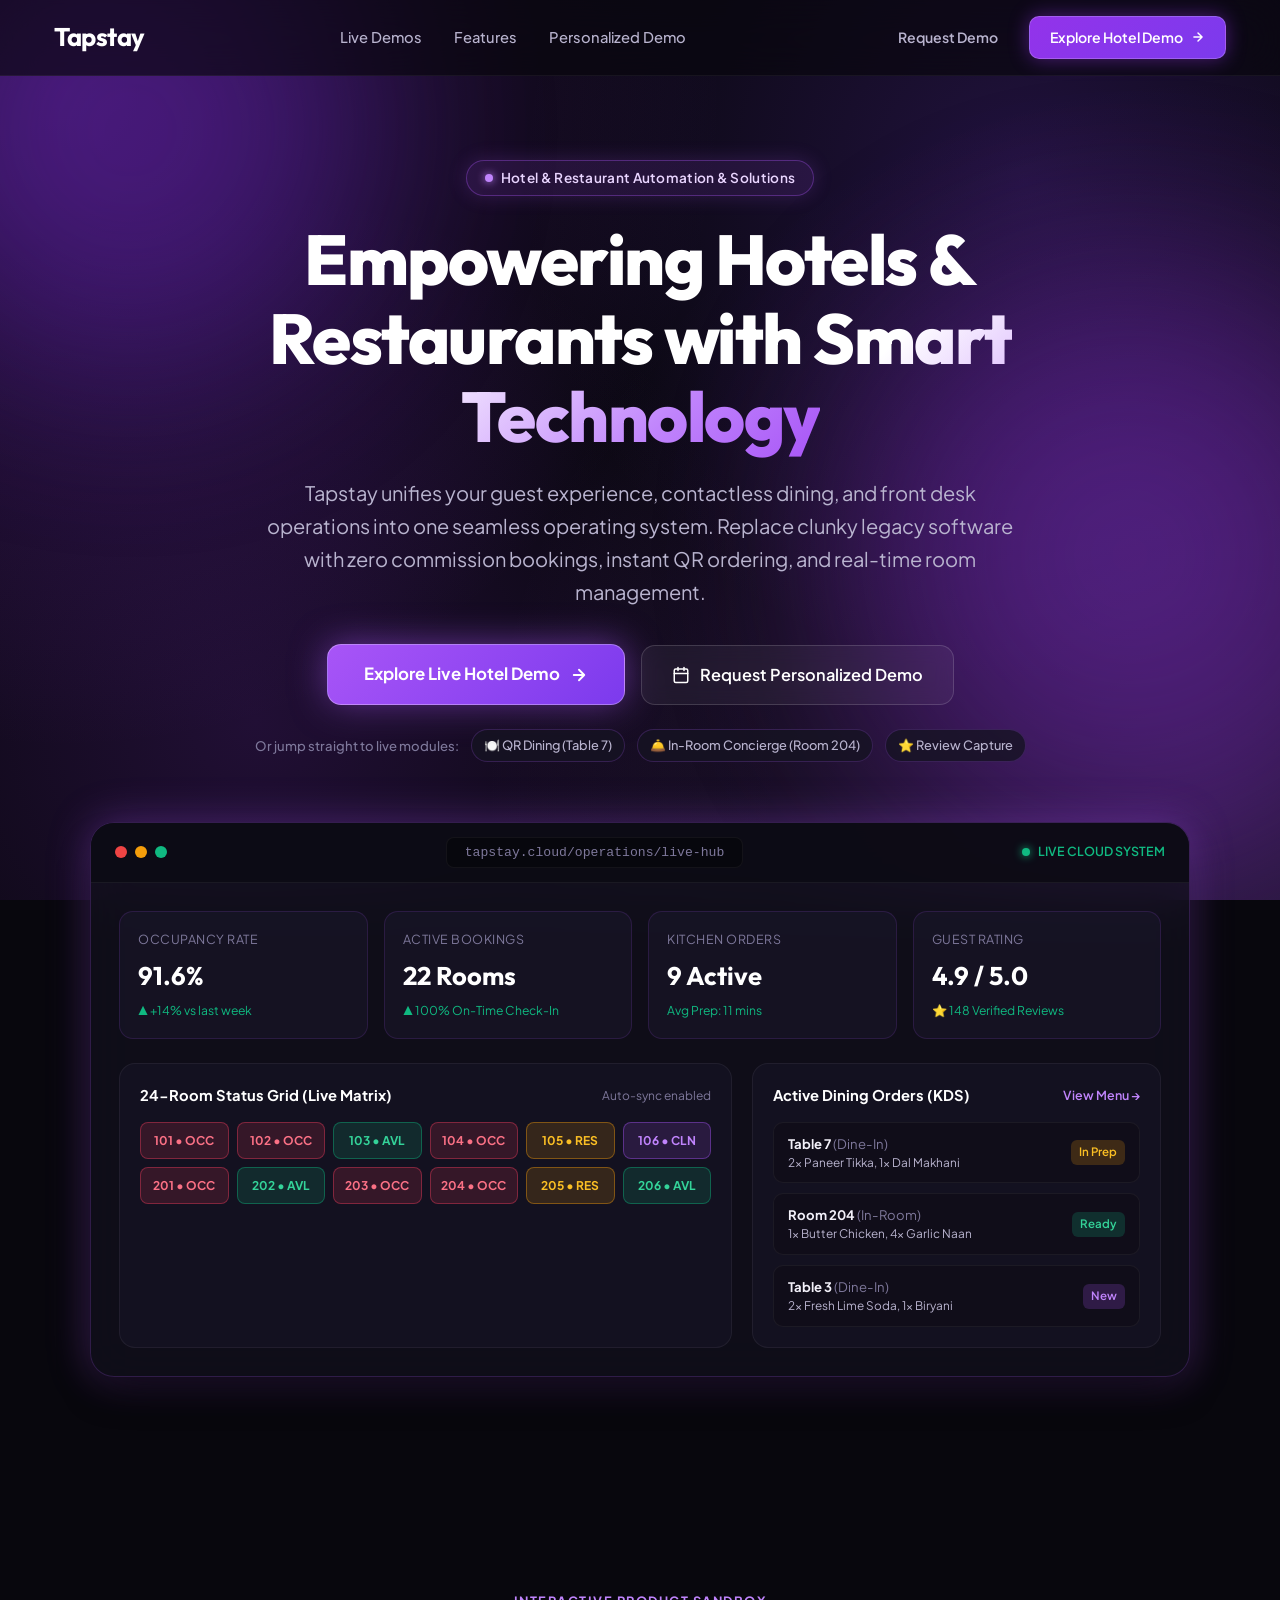
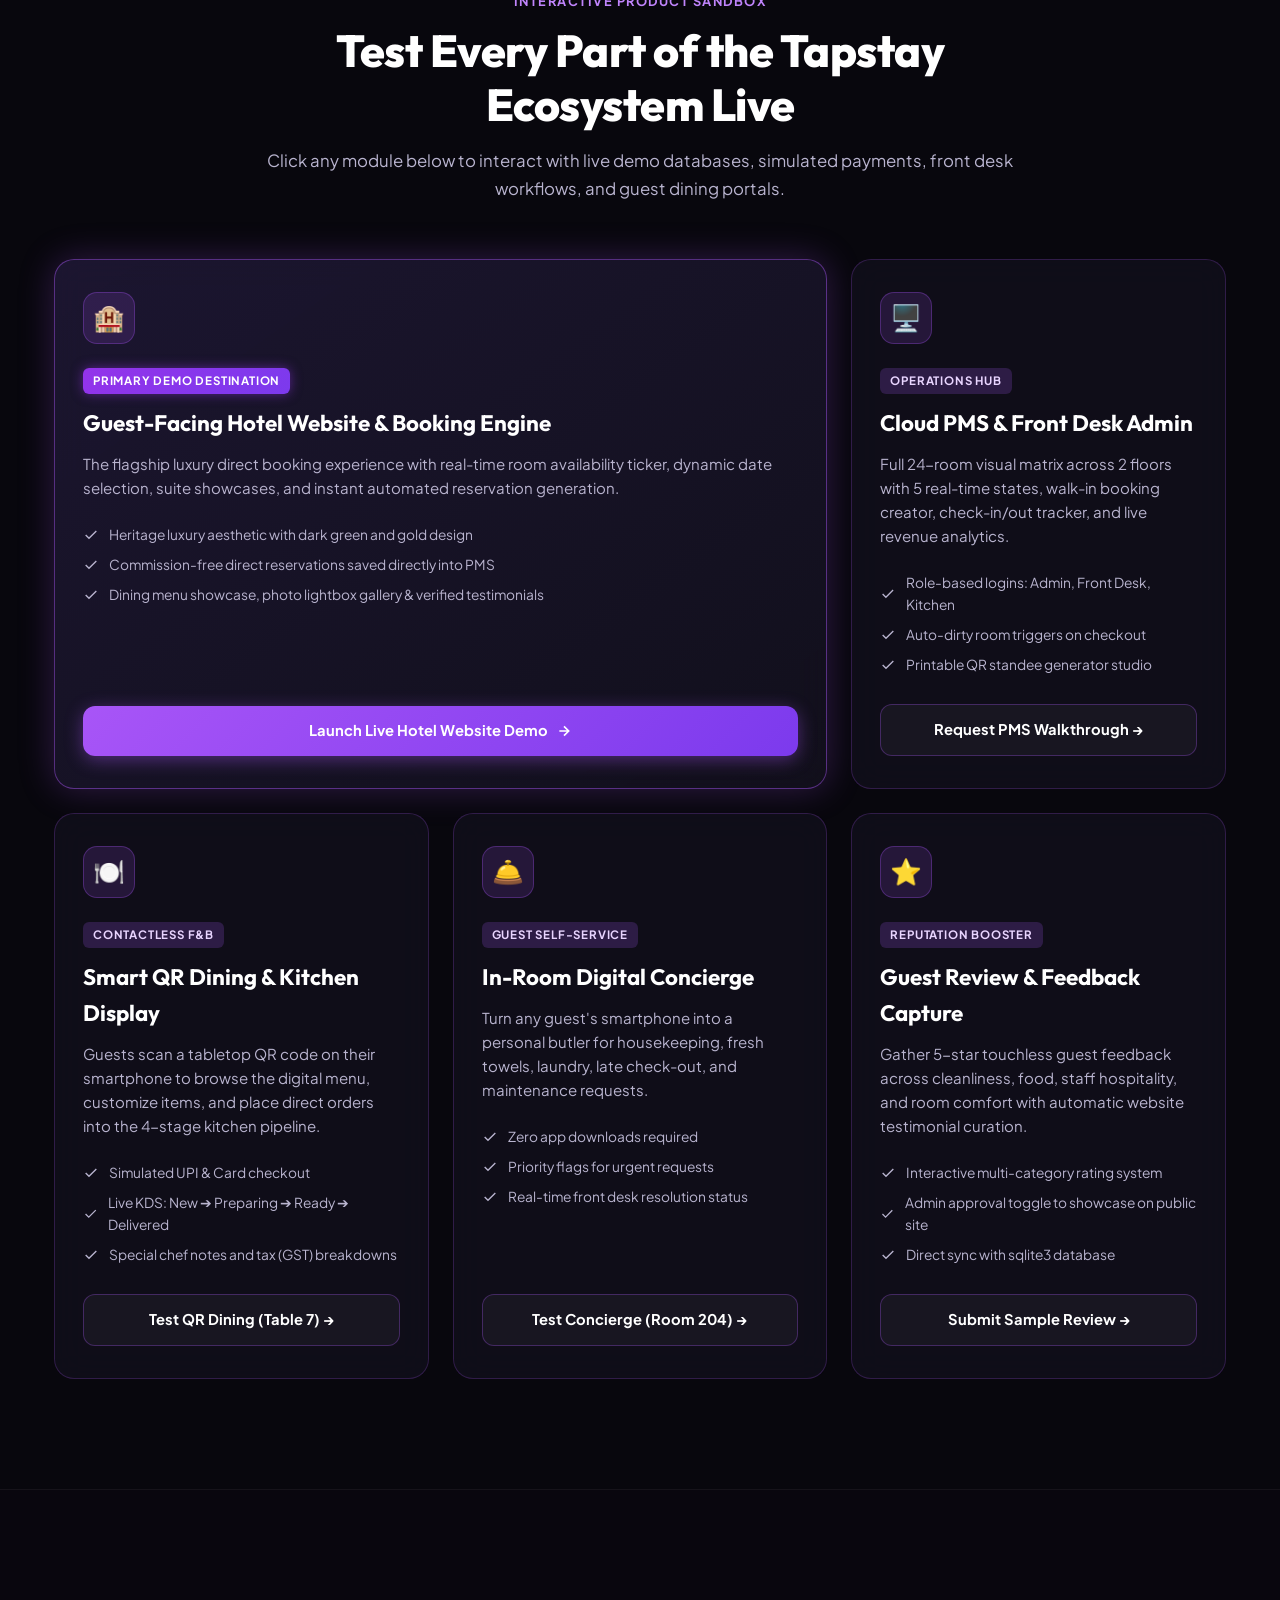
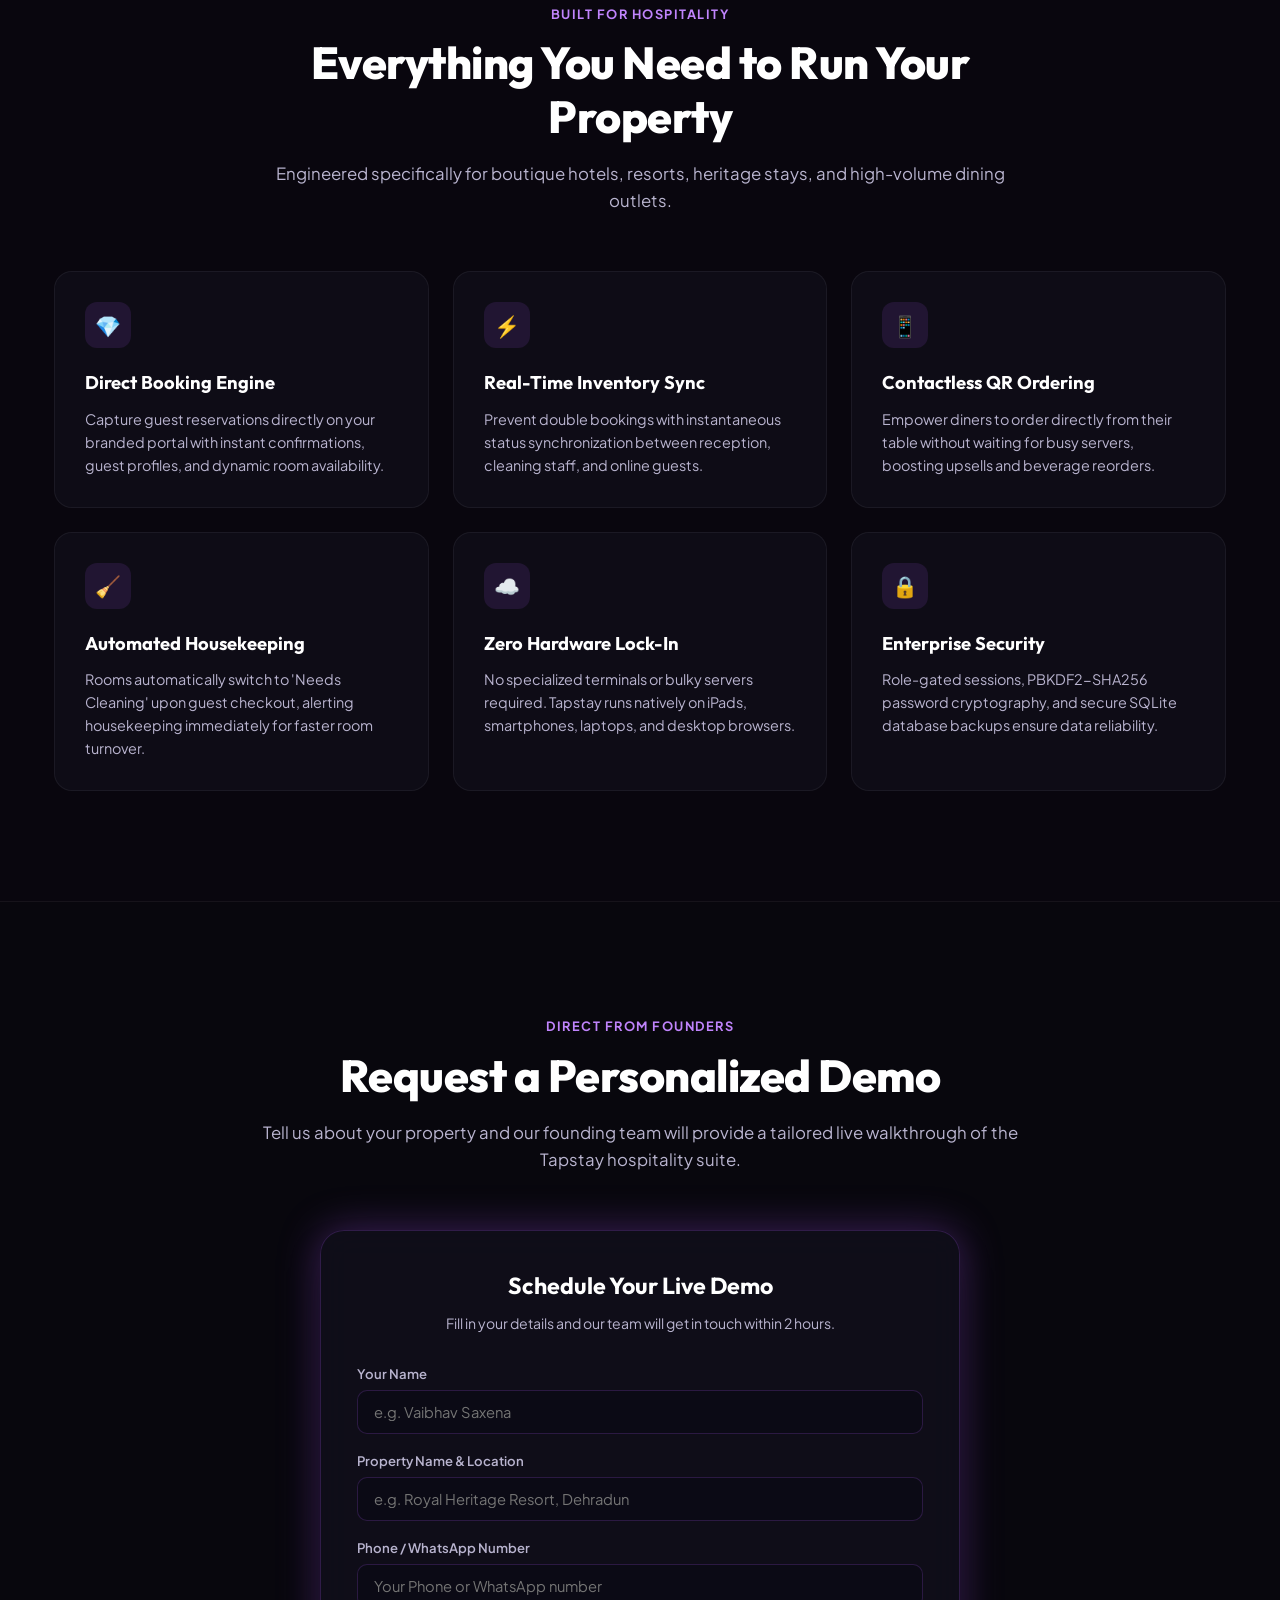
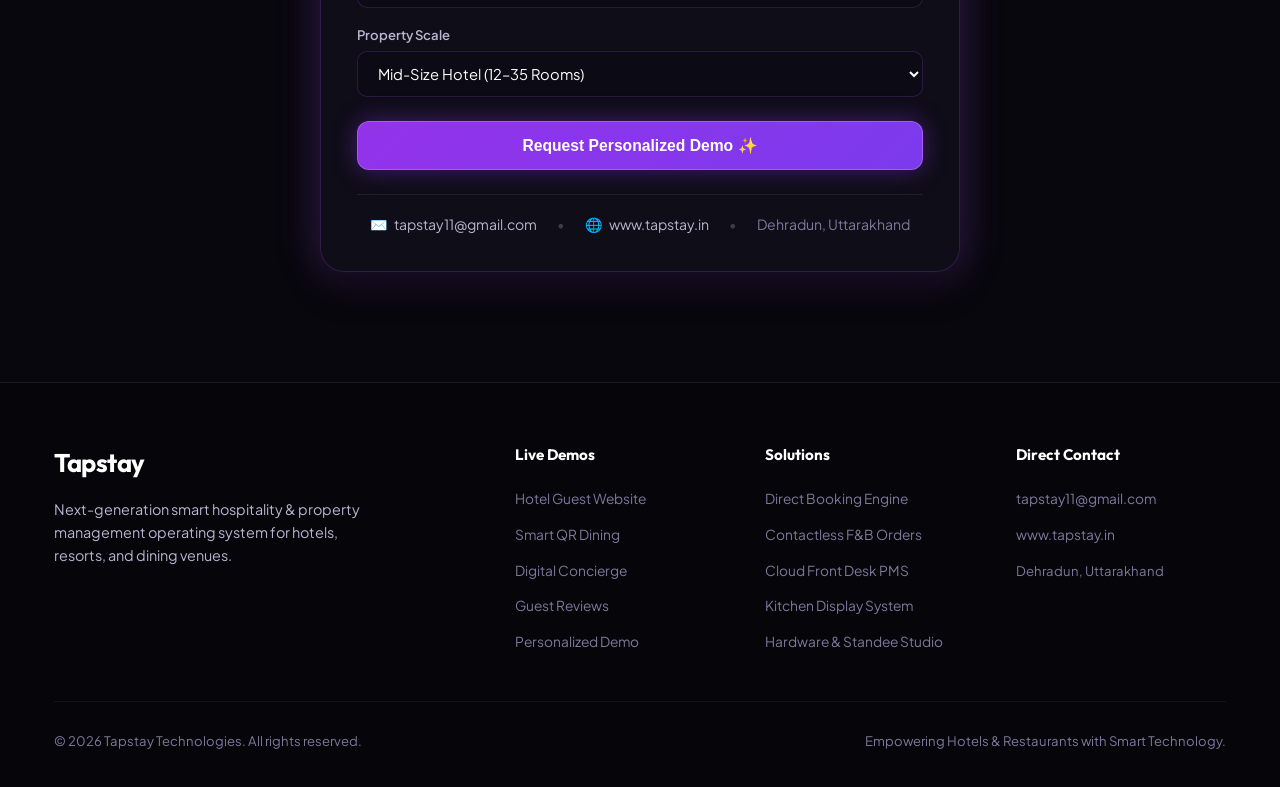
==== commit 754b9ff5: "clean: remove entire stats ticker section from landing page" ====
--- a/index.html
+++ b/index.html
@@ -217,19 +217,7 @@
     </div>
   </section>
 
-  <!-- ===== STATS / ROI TICKER ===== -->
-  <section class="container">
-    <div class="stats-banner" style="grid-template-columns: repeat(2, 1fr); max-width: 820px; margin: 60px auto;">
-      <div>
-        <div class="stat-item-val">Zero</div>
-        <div class="stat-item-label">Hardware Lock-in (Runs in Any Browser)</div>
-      </div>
-      <div>
-        <div class="stat-item-val">100%</div>
-        <div class="stat-item-label">Real-Time Inventory & PMS Synchronization</div>
-      </div>
-    </div>
-  </section>
+
 
   <!-- ===== LIVE DEMO SUITE SECTION ===== -->
   <section class="section-wrapper" id="demos">
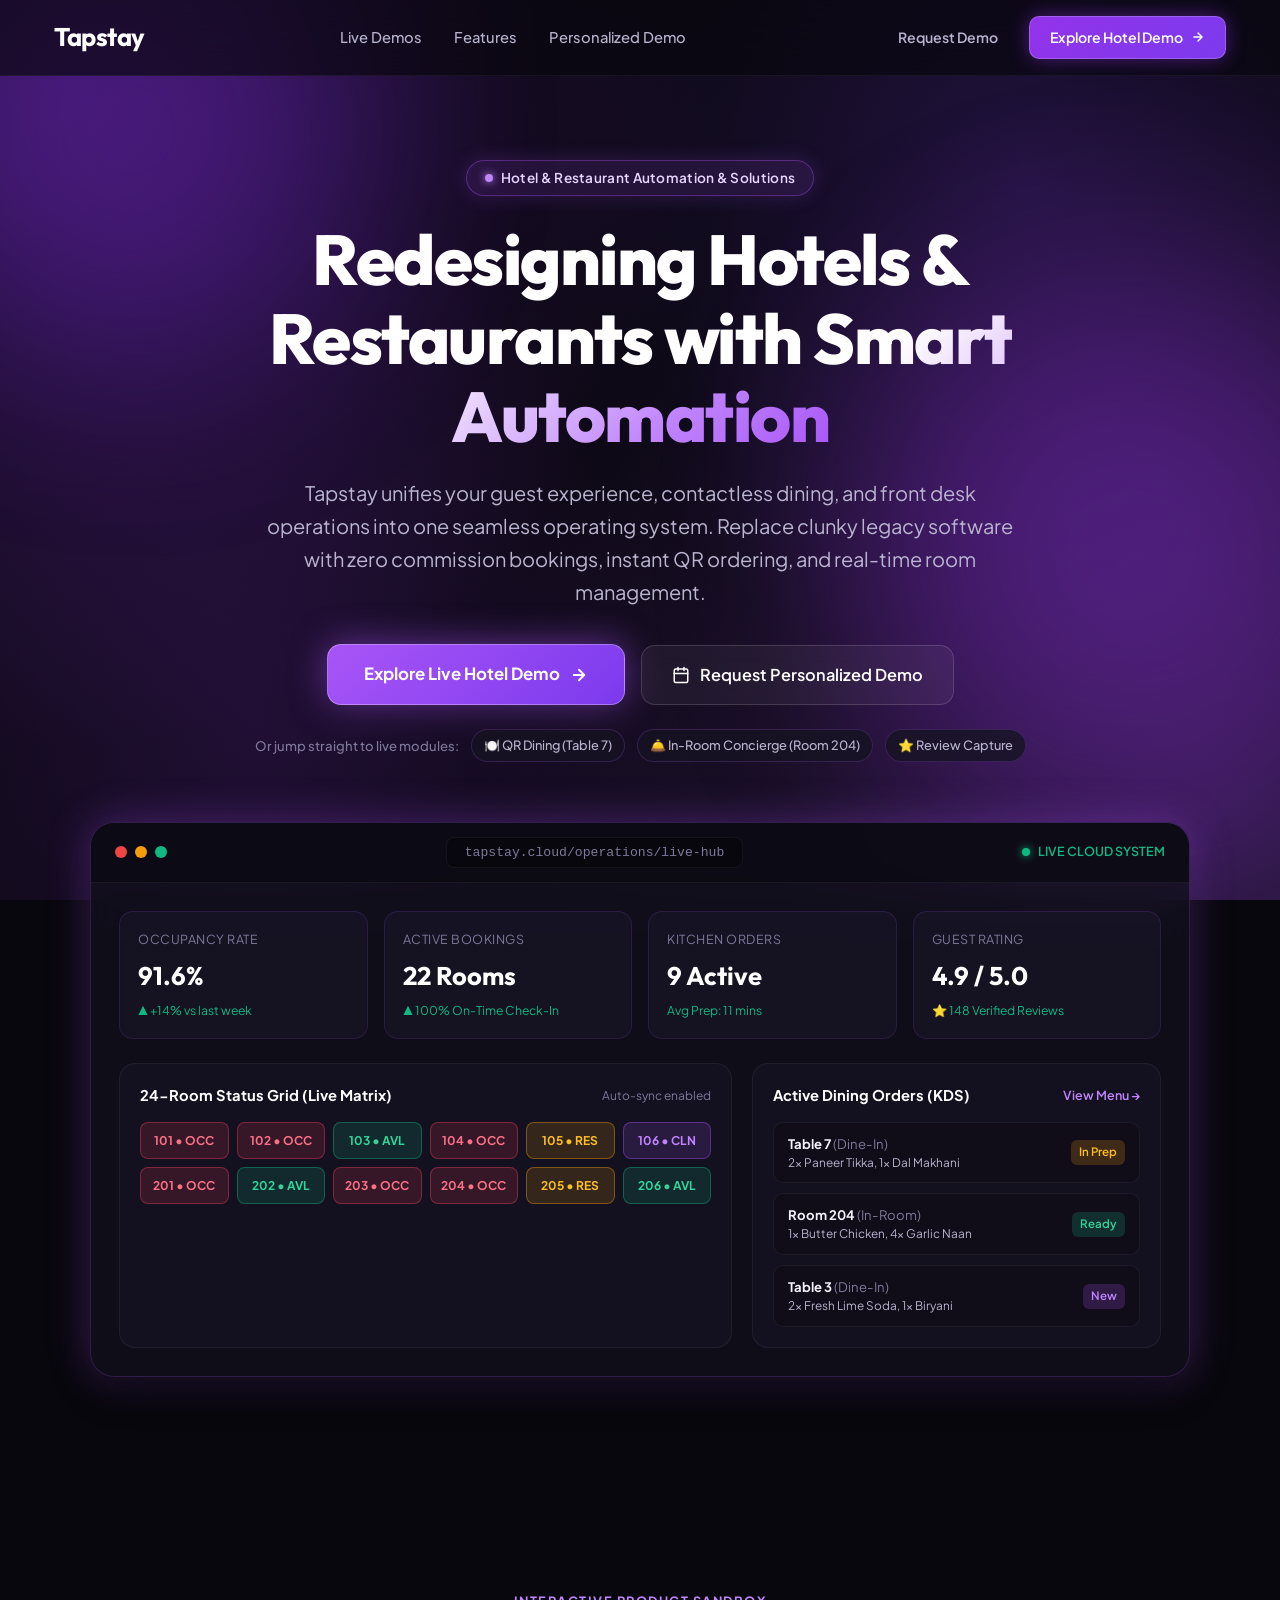
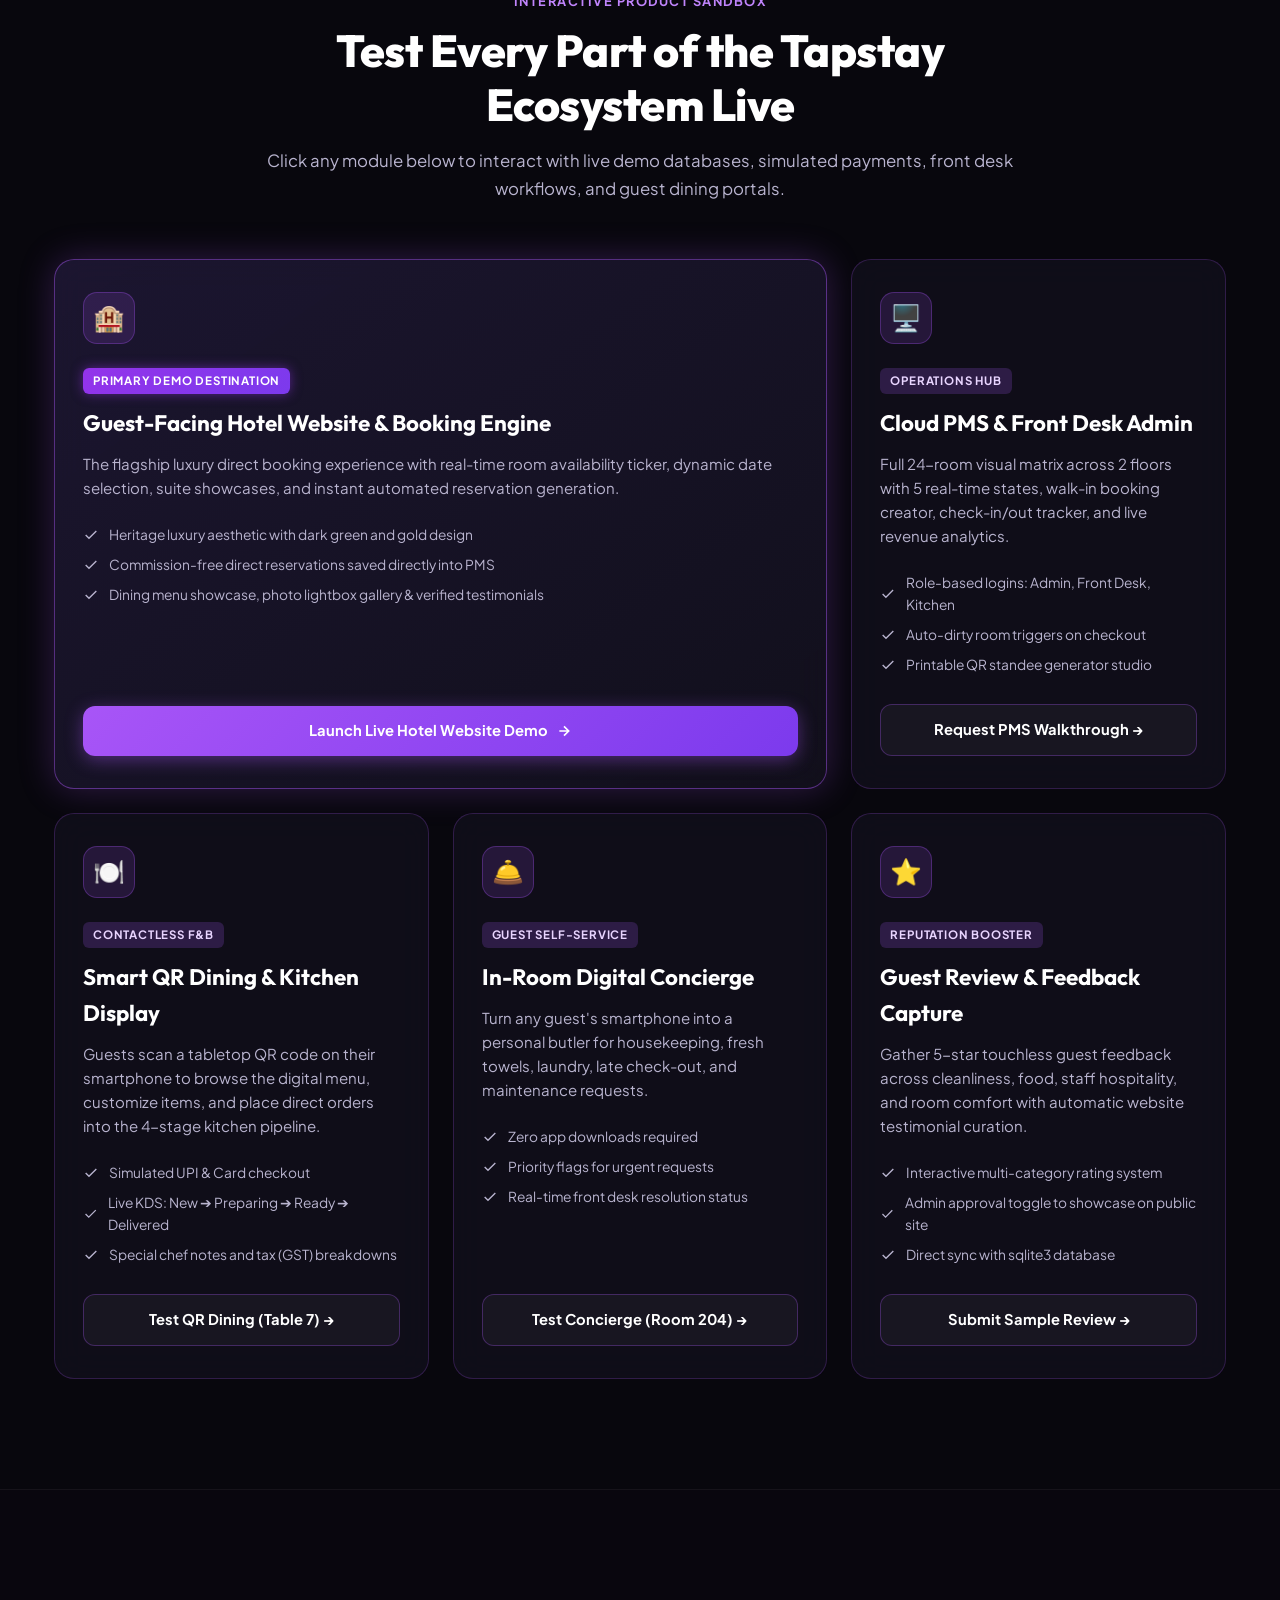
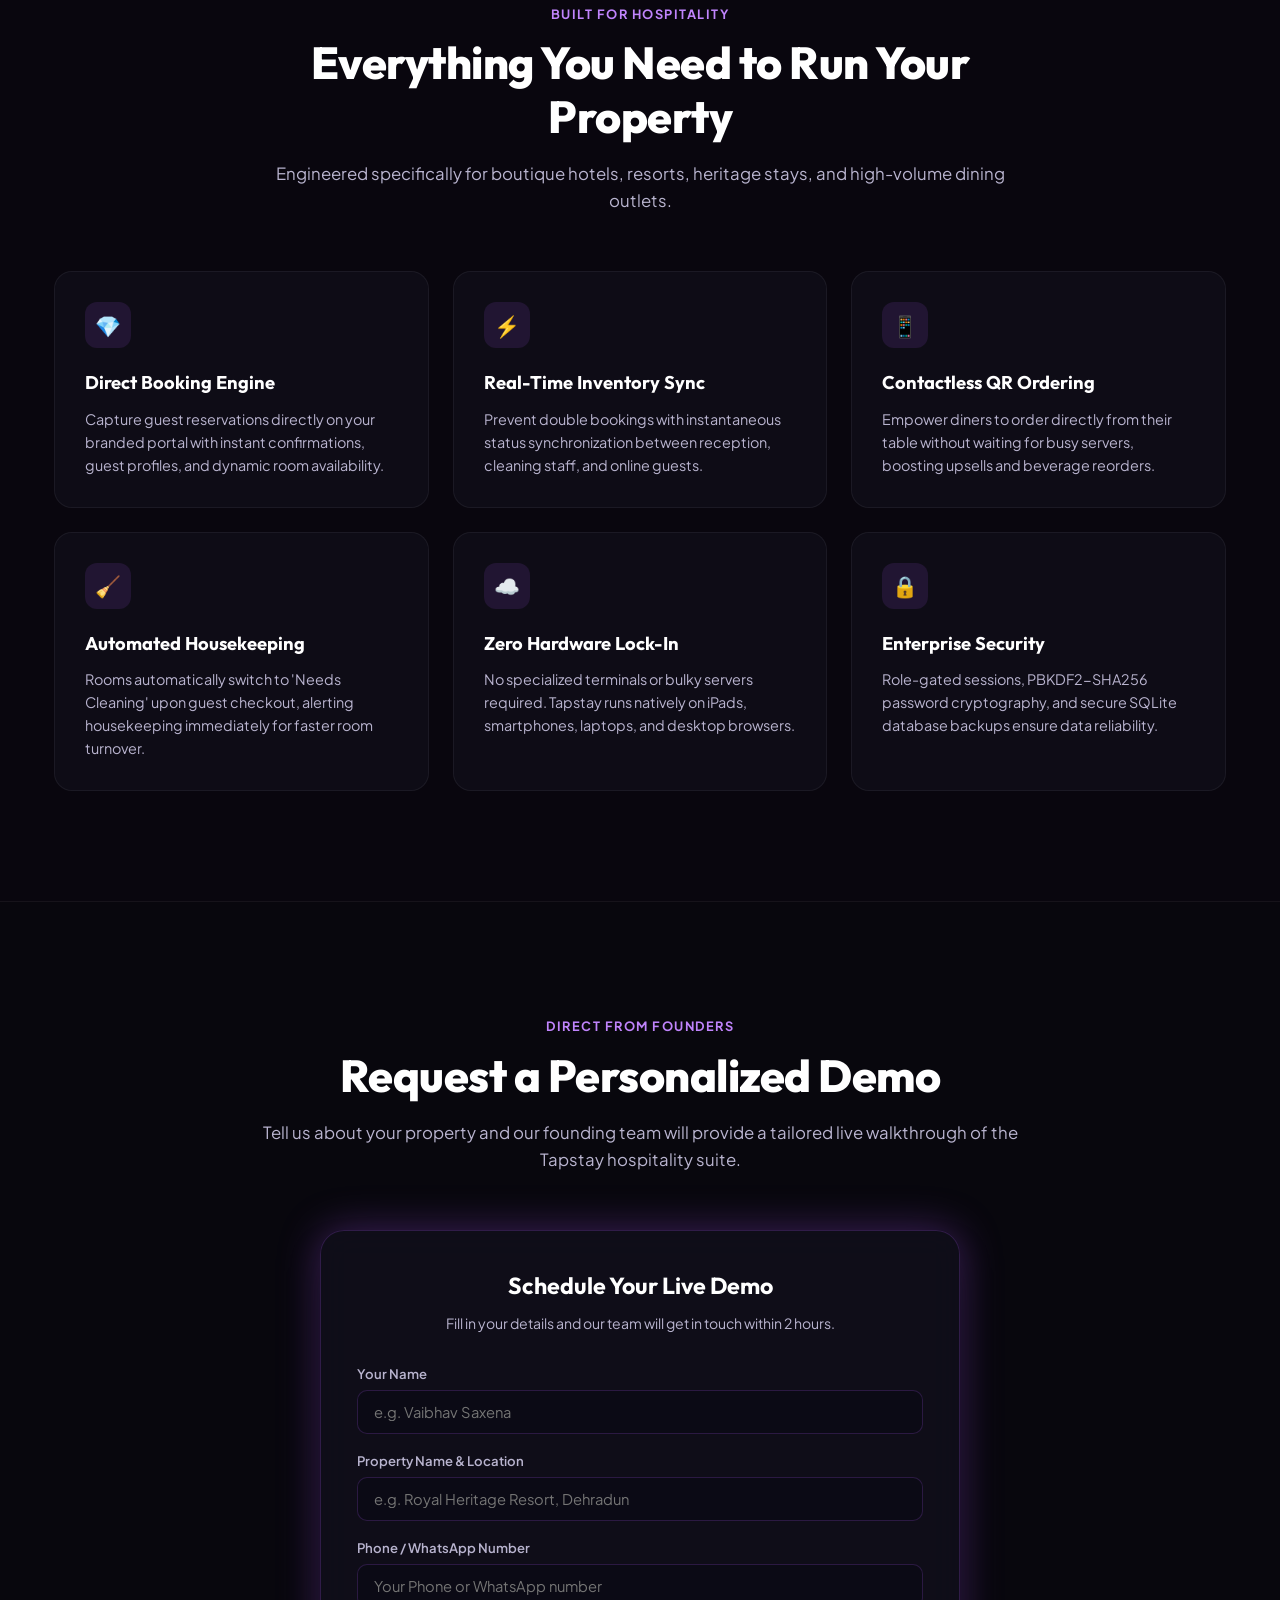
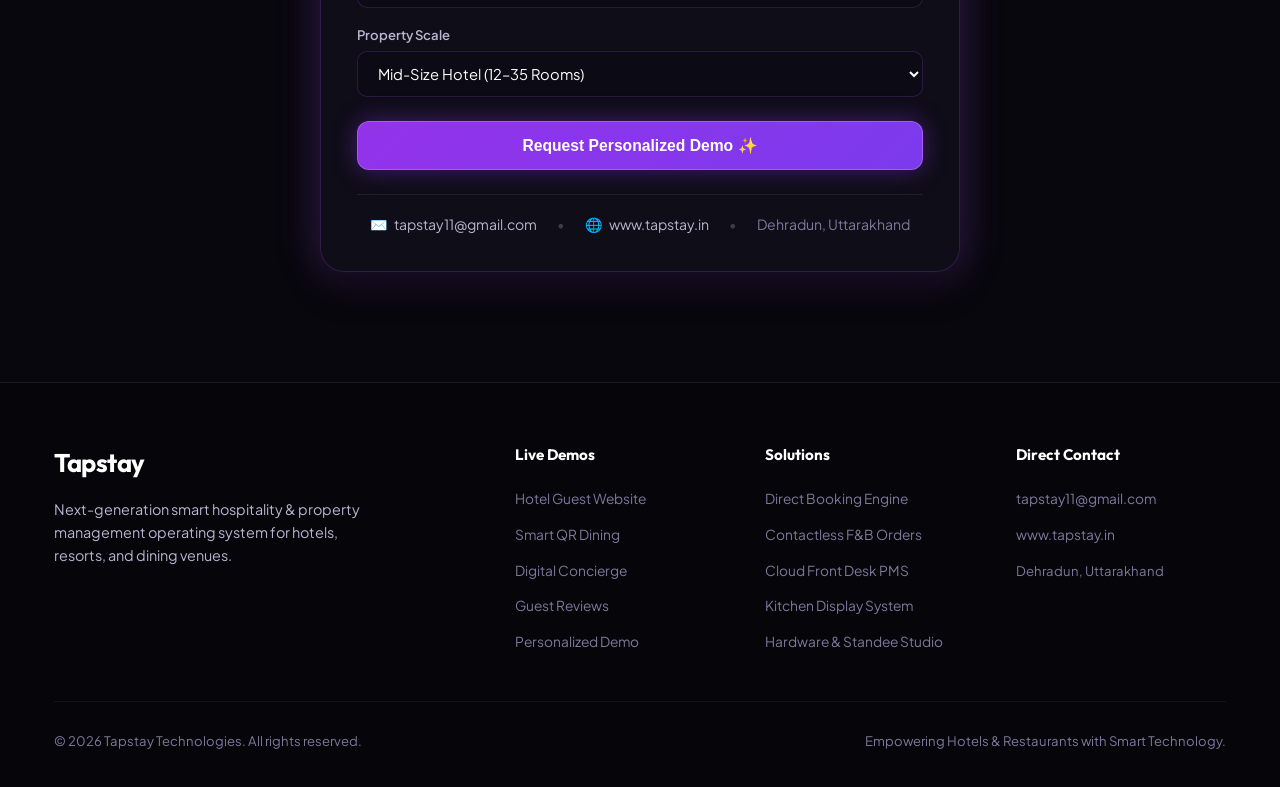
==== commit a0a02d68: "headline_change" ====
--- a/index.html
+++ b/index.html
@@ -1,14 +1,17 @@
 <!DOCTYPE html>
 <html lang="en">
+
 <head>
   <meta charset="UTF-8">
   <meta name="viewport" content="width=device-width, initial-scale=1.0">
-  
+
   <!-- Primary SEO Meta Tags for Google Search -->
   <title>Tapstay — Empowering Hotels & Restaurants with Smart Technology</title>
   <meta name="title" content="Tapstay — Empowering Hotels & Restaurants with Smart Technology">
-  <meta name="description" content="Tapstay is the all-in-one hospitality OS & cloud PMS for hotels and restaurants. Streamline direct bookings, contactless QR dining, digital concierge, and front desk operations.">
-  <meta name="keywords" content="Tapstay, hotel PMS, restaurant automation, property management system, QR dining menu, contactless room service, boutique hotel software, smart hospitality OS">
+  <meta name="description"
+    content="Tapstay is the all-in-one hospitality OS & cloud PMS for hotels and restaurants. Streamline direct bookings, contactless QR dining, digital concierge, and front desk operations.">
+  <meta name="keywords"
+    content="Tapstay, hotel PMS, restaurant automation, property management system, QR dining menu, contactless room service, boutique hotel software, smart hospitality OS">
   <meta name="author" content="Tapstay Founders">
   <meta name="robots" content="index, follow">
 
@@ -16,20 +19,25 @@
   <meta property="og:type" content="website">
   <meta property="og:url" content="https://www.tapstay.in/">
   <meta property="og:title" content="Tapstay — Empowering Hotels & Restaurants with Smart Technology">
-  <meta property="og:description" content="All-in-one hospitality OS & PMS for modern hotels & restaurants. Direct bookings, contactless QR ordering, and live operations.">
+  <meta property="og:description"
+    content="All-in-one hospitality OS & PMS for modern hotels & restaurants. Direct bookings, contactless QR ordering, and live operations.">
   <meta property="og:image" content="https://www.tapstay.in/og-image.png">
 
   <!-- Twitter Card -->
   <meta property="twitter:card" content="summary_large_image">
   <meta property="twitter:title" content="Tapstay — Empowering Hotels & Restaurants with Smart Technology">
-  <meta property="twitter:description" content="All-in-one hospitality OS & PMS for modern hotels & restaurants. Direct bookings, contactless QR ordering, and live operations.">
+  <meta property="twitter:description"
+    content="All-in-one hospitality OS & PMS for modern hotels & restaurants. Direct bookings, contactless QR ordering, and live operations.">
 
   <!-- Fonts & Stylesheet -->
   <link rel="preconnect" href="https://fonts.googleapis.com">
   <link rel="preconnect" href="https://fonts.gstatic.com" crossorigin>
-  <link href="https://fonts.googleapis.com/css2?family=Outfit:wght@400;500;600;700;800&family=Plus+Jakarta+Sans:wght@300;400;500;600;700;800&display=swap" rel="stylesheet">
+  <link
+    href="https://fonts.googleapis.com/css2?family=Outfit:wght@400;500;600;700;800&family=Plus+Jakarta+Sans:wght@300;400;500;600;700;800&display=swap"
+    rel="stylesheet">
   <link rel="stylesheet" href="landing.css">
 </head>
+
 <body>
 
   <!-- Background Ambient Glowing Orbs -->
@@ -59,7 +67,10 @@
         <a href="#contact" class="btn-ghost">Request Demo</a>
         <a href="hotel.html" class="btn-primary-glow">
           <span>Explore Hotel Demo</span>
-          <svg width="14" height="14" viewBox="0 0 24 24" fill="none" stroke="currentColor" stroke-width="2.5" stroke-linecap="round" stroke-linejoin="round"><path d="M5 12h14M12 5l7 7-7 7"/></svg>
+          <svg width="14" height="14" viewBox="0 0 24 24" fill="none" stroke="currentColor" stroke-width="2.5"
+            stroke-linecap="round" stroke-linejoin="round">
+            <path d="M5 12h14M12 5l7 7-7 7" />
+          </svg>
         </a>
         <button class="hamburger" id="hamburgerBtn" aria-label="Toggle navigation menu">
           <span></span><span></span><span></span>
@@ -71,7 +82,7 @@
   <!-- ===== HERO SECTION ===== -->
   <section class="hero-section" id="hero">
     <div class="container">
-      
+
       <!-- Tagline Badge -->
       <div class="hero-badge-wrap">
         <span class="badge-pulse-dot"></span>
@@ -80,22 +91,33 @@
 
       <!-- Main Headline -->
       <h1 class="hero-title">
-        Empowering Hotels & Restaurants with <span class="gradient-text">Smart Technology</span>
+        Redesigning Hotels & Restaurants with <span class="gradient-text">Smart Automation</span>
       </h1>
 
       <!-- Subtitle -->
       <p class="hero-subtitle">
-        Tapstay unifies your guest experience, contactless dining, and front desk operations into one seamless operating system. Replace clunky legacy software with zero commission bookings, instant QR ordering, and real-time room management.
+        Tapstay unifies your guest experience, contactless dining, and front desk operations into one seamless operating
+        system. Replace clunky legacy software with zero commission bookings, instant QR ordering, and real-time room
+        management.
       </p>
 
       <!-- Primary Action Buttons -->
       <div class="hero-cta-group">
         <a href="hotel.html" class="btn-hero-primary" id="mainDemoRedirectBtn">
           <span>Explore Live Hotel Demo</span>
-          <svg width="18" height="18" viewBox="0 0 24 24" fill="none" stroke="currentColor" stroke-width="2.5" stroke-linecap="round" stroke-linejoin="round"><path d="M5 12h14M12 5l7 7-7 7"/></svg>
+          <svg width="18" height="18" viewBox="0 0 24 24" fill="none" stroke="currentColor" stroke-width="2.5"
+            stroke-linecap="round" stroke-linejoin="round">
+            <path d="M5 12h14M12 5l7 7-7 7" />
+          </svg>
         </a>
         <a href="#contact" class="btn-hero-secondary">
-          <svg width="18" height="18" viewBox="0 0 24 24" fill="none" stroke="currentColor" stroke-width="2" stroke-linecap="round" stroke-linejoin="round"><rect x="3" y="4" width="18" height="18" rx="2" ry="2"/><line x1="16" y1="2" x2="16" y2="6"/><line x1="8" y1="2" x2="8" y2="6"/><line x1="3" y1="10" x2="21" y2="10"/></svg>
+          <svg width="18" height="18" viewBox="0 0 24 24" fill="none" stroke="currentColor" stroke-width="2"
+            stroke-linecap="round" stroke-linejoin="round">
+            <rect x="3" y="4" width="18" height="18" rx="2" ry="2" />
+            <line x1="16" y1="2" x2="16" y2="6" />
+            <line x1="8" y1="2" x2="8" y2="6" />
+            <line x1="3" y1="10" x2="21" y2="10" />
+          </svg>
           <span>Request Personalized Demo</span>
         </a>
       </div>
@@ -183,7 +205,9 @@
               <div class="split-card">
                 <div class="split-card-title">
                   <span>Active Dining Orders (KDS)</span>
-                  <a href="order.html?table=7" style="color:var(--purple-light);text-decoration:none;font-size:0.78rem;font-weight:600;">View Menu →</a>
+                  <a href="order.html?table=7"
+                    style="color:var(--purple-light);text-decoration:none;font-size:0.78rem;font-weight:600;">View Menu
+                    →</a>
                 </div>
                 <div class="order-mini-list">
                   <div class="order-mini-item">
@@ -196,7 +220,8 @@
                   <div class="order-mini-item">
                     <div>
                       <strong>Room 204</strong> <span style="color:var(--text-muted);">(In-Room)</span>
-                      <div style="font-size:0.74rem;color:var(--text-secondary);">1x Butter Chicken, 4x Garlic Naan</div>
+                      <div style="font-size:0.74rem;color:var(--text-secondary);">1x Butter Chicken, 4x Garlic Naan
+                      </div>
                     </div>
                     <span class="order-tag tag-ready">Ready</span>
                   </div>
@@ -226,12 +251,13 @@
         <span class="section-tag">Interactive Product Sandbox</span>
         <h2 class="section-title">Test Every Part of the Tapstay Ecosystem Live</h2>
         <p class="section-desc">
-          Click any module below to interact with live demo databases, simulated payments, front desk workflows, and guest dining portals.
+          Click any module below to interact with live demo databases, simulated payments, front desk workflows, and
+          guest dining portals.
         </p>
       </div>
 
       <div class="demo-cards-grid">
-        
+
         <!-- CARD 1: HOTEL DEMO (FEATURED) -->
         <div class="demo-card featured">
           <div>
@@ -239,19 +265,26 @@
             <span class="demo-badge primary-demo">Primary Demo Destination</span>
             <h3 class="demo-card-title">Guest-Facing Hotel Website & Booking Engine</h3>
             <p class="demo-card-text">
-              The flagship luxury direct booking experience with real-time room availability ticker, dynamic date selection, suite showcases, and instant automated reservation generation.
+              The flagship luxury direct booking experience with real-time room availability ticker, dynamic date
+              selection, suite showcases, and instant automated reservation generation.
             </p>
             <ul class="demo-features-list">
               <li>
-                <svg width="16" height="16" viewBox="0 0 24 24" fill="none" stroke="currentColor" stroke-width="2"><polyline points="20 6 9 17 4 12"/></svg>
+                <svg width="16" height="16" viewBox="0 0 24 24" fill="none" stroke="currentColor" stroke-width="2">
+                  <polyline points="20 6 9 17 4 12" />
+                </svg>
                 Heritage luxury aesthetic with dark green and gold design
               </li>
               <li>
-                <svg width="16" height="16" viewBox="0 0 24 24" fill="none" stroke="currentColor" stroke-width="2"><polyline points="20 6 9 17 4 12"/></svg>
+                <svg width="16" height="16" viewBox="0 0 24 24" fill="none" stroke="currentColor" stroke-width="2">
+                  <polyline points="20 6 9 17 4 12" />
+                </svg>
                 Commission-free direct reservations saved directly into PMS
               </li>
               <li>
-                <svg width="16" height="16" viewBox="0 0 24 24" fill="none" stroke="currentColor" stroke-width="2"><polyline points="20 6 9 17 4 12"/></svg>
+                <svg width="16" height="16" viewBox="0 0 24 24" fill="none" stroke="currentColor" stroke-width="2">
+                  <polyline points="20 6 9 17 4 12" />
+                </svg>
                 Dining menu showcase, photo lightbox gallery & verified testimonials
               </li>
             </ul>
@@ -259,7 +292,9 @@
           <div>
             <a href="hotel.html" class="btn-demo-action solid">
               <span>Launch Live Hotel Website Demo</span>
-              <svg width="16" height="16" viewBox="0 0 24 24" fill="none" stroke="currentColor" stroke-width="2.5"><path d="M5 12h14M12 5l7 7-7 7"/></svg>
+              <svg width="16" height="16" viewBox="0 0 24 24" fill="none" stroke="currentColor" stroke-width="2.5">
+                <path d="M5 12h14M12 5l7 7-7 7" />
+              </svg>
             </a>
           </div>
         </div>
@@ -271,19 +306,26 @@
             <span class="demo-badge">Operations Hub</span>
             <h3 class="demo-card-title">Cloud PMS & Front Desk Admin</h3>
             <p class="demo-card-text">
-              Full 24-room visual matrix across 2 floors with 5 real-time states, walk-in booking creator, check-in/out tracker, and live revenue analytics.
+              Full 24-room visual matrix across 2 floors with 5 real-time states, walk-in booking creator, check-in/out
+              tracker, and live revenue analytics.
             </p>
             <ul class="demo-features-list">
               <li>
-                <svg width="16" height="16" viewBox="0 0 24 24" fill="none" stroke="currentColor" stroke-width="2"><polyline points="20 6 9 17 4 12"/></svg>
+                <svg width="16" height="16" viewBox="0 0 24 24" fill="none" stroke="currentColor" stroke-width="2">
+                  <polyline points="20 6 9 17 4 12" />
+                </svg>
                 Role-based logins: Admin, Front Desk, Kitchen
               </li>
               <li>
-                <svg width="16" height="16" viewBox="0 0 24 24" fill="none" stroke="currentColor" stroke-width="2"><polyline points="20 6 9 17 4 12"/></svg>
+                <svg width="16" height="16" viewBox="0 0 24 24" fill="none" stroke="currentColor" stroke-width="2">
+                  <polyline points="20 6 9 17 4 12" />
+                </svg>
                 Auto-dirty room triggers on checkout
               </li>
               <li>
-                <svg width="16" height="16" viewBox="0 0 24 24" fill="none" stroke="currentColor" stroke-width="2"><polyline points="20 6 9 17 4 12"/></svg>
+                <svg width="16" height="16" viewBox="0 0 24 24" fill="none" stroke="currentColor" stroke-width="2">
+                  <polyline points="20 6 9 17 4 12" />
+                </svg>
                 Printable QR standee generator studio
               </li>
             </ul>
@@ -302,19 +344,26 @@
             <span class="demo-badge">Contactless F&B</span>
             <h3 class="demo-card-title">Smart QR Dining & Kitchen Display</h3>
             <p class="demo-card-text">
-              Guests scan a tabletop QR code on their smartphone to browse the digital menu, customize items, and place direct orders into the 4-stage kitchen pipeline.
+              Guests scan a tabletop QR code on their smartphone to browse the digital menu, customize items, and place
+              direct orders into the 4-stage kitchen pipeline.
             </p>
             <ul class="demo-features-list">
               <li>
-                <svg width="16" height="16" viewBox="0 0 24 24" fill="none" stroke="currentColor" stroke-width="2"><polyline points="20 6 9 17 4 12"/></svg>
+                <svg width="16" height="16" viewBox="0 0 24 24" fill="none" stroke="currentColor" stroke-width="2">
+                  <polyline points="20 6 9 17 4 12" />
+                </svg>
                 Simulated UPI & Card checkout
               </li>
               <li>
-                <svg width="16" height="16" viewBox="0 0 24 24" fill="none" stroke="currentColor" stroke-width="2"><polyline points="20 6 9 17 4 12"/></svg>
+                <svg width="16" height="16" viewBox="0 0 24 24" fill="none" stroke="currentColor" stroke-width="2">
+                  <polyline points="20 6 9 17 4 12" />
+                </svg>
                 Live KDS: New ➔ Preparing ➔ Ready ➔ Delivered
               </li>
               <li>
-                <svg width="16" height="16" viewBox="0 0 24 24" fill="none" stroke="currentColor" stroke-width="2"><polyline points="20 6 9 17 4 12"/></svg>
+                <svg width="16" height="16" viewBox="0 0 24 24" fill="none" stroke="currentColor" stroke-width="2">
+                  <polyline points="20 6 9 17 4 12" />
+                </svg>
                 Special chef notes and tax (GST) breakdowns
               </li>
             </ul>
@@ -333,19 +382,26 @@
             <span class="demo-badge">Guest Self-Service</span>
             <h3 class="demo-card-title">In-Room Digital Concierge</h3>
             <p class="demo-card-text">
-              Turn any guest's smartphone into a personal butler for housekeeping, fresh towels, laundry, late check-out, and maintenance requests.
+              Turn any guest's smartphone into a personal butler for housekeeping, fresh towels, laundry, late
+              check-out, and maintenance requests.
             </p>
             <ul class="demo-features-list">
               <li>
-                <svg width="16" height="16" viewBox="0 0 24 24" fill="none" stroke="currentColor" stroke-width="2"><polyline points="20 6 9 17 4 12"/></svg>
+                <svg width="16" height="16" viewBox="0 0 24 24" fill="none" stroke="currentColor" stroke-width="2">
+                  <polyline points="20 6 9 17 4 12" />
+                </svg>
                 Zero app downloads required
               </li>
               <li>
-                <svg width="16" height="16" viewBox="0 0 24 24" fill="none" stroke="currentColor" stroke-width="2"><polyline points="20 6 9 17 4 12"/></svg>
+                <svg width="16" height="16" viewBox="0 0 24 24" fill="none" stroke="currentColor" stroke-width="2">
+                  <polyline points="20 6 9 17 4 12" />
+                </svg>
                 Priority flags for urgent requests
               </li>
               <li>
-                <svg width="16" height="16" viewBox="0 0 24 24" fill="none" stroke="currentColor" stroke-width="2"><polyline points="20 6 9 17 4 12"/></svg>
+                <svg width="16" height="16" viewBox="0 0 24 24" fill="none" stroke="currentColor" stroke-width="2">
+                  <polyline points="20 6 9 17 4 12" />
+                </svg>
                 Real-time front desk resolution status
               </li>
             </ul>
@@ -364,19 +420,26 @@
             <span class="demo-badge">Reputation Booster</span>
             <h3 class="demo-card-title">Guest Review & Feedback Capture</h3>
             <p class="demo-card-text">
-              Gather 5-star touchless guest feedback across cleanliness, food, staff hospitality, and room comfort with automatic website testimonial curation.
+              Gather 5-star touchless guest feedback across cleanliness, food, staff hospitality, and room comfort with
+              automatic website testimonial curation.
             </p>
             <ul class="demo-features-list">
               <li>
-                <svg width="16" height="16" viewBox="0 0 24 24" fill="none" stroke="currentColor" stroke-width="2"><polyline points="20 6 9 17 4 12"/></svg>
+                <svg width="16" height="16" viewBox="0 0 24 24" fill="none" stroke="currentColor" stroke-width="2">
+                  <polyline points="20 6 9 17 4 12" />
+                </svg>
                 Interactive multi-category rating system
               </li>
               <li>
-                <svg width="16" height="16" viewBox="0 0 24 24" fill="none" stroke="currentColor" stroke-width="2"><polyline points="20 6 9 17 4 12"/></svg>
+                <svg width="16" height="16" viewBox="0 0 24 24" fill="none" stroke="currentColor" stroke-width="2">
+                  <polyline points="20 6 9 17 4 12" />
+                </svg>
                 Admin approval toggle to showcase on public site
               </li>
               <li>
-                <svg width="16" height="16" viewBox="0 0 24 24" fill="none" stroke="currentColor" stroke-width="2"><polyline points="20 6 9 17 4 12"/></svg>
+                <svg width="16" height="16" viewBox="0 0 24 24" fill="none" stroke="currentColor" stroke-width="2">
+                  <polyline points="20 6 9 17 4 12" />
+                </svg>
                 Direct sync with sqlite3 database
               </li>
             </ul>
@@ -393,7 +456,8 @@
   </section>
 
   <!-- ===== CORE CAPABILITIES / FEATURES ===== -->
-  <section class="section-wrapper" id="features" style="background:rgba(10, 8, 16, 0.6);border-top:1px solid rgba(255,255,255,0.05);border-bottom:1px solid rgba(255,255,255,0.05);">
+  <section class="section-wrapper" id="features"
+    style="background:rgba(10, 8, 16, 0.6);border-top:1px solid rgba(255,255,255,0.05);border-bottom:1px solid rgba(255,255,255,0.05);">
     <div class="container">
       <div class="section-header">
         <span class="section-tag">Built for Hospitality</span>
@@ -407,37 +471,43 @@
         <div class="feature-box">
           <div class="feature-icon-wrap">💎</div>
           <h3 class="feature-title">Direct Booking Engine</h3>
-          <p class="feature-text">Capture guest reservations directly on your branded portal with instant confirmations, guest profiles, and dynamic room availability.</p>
+          <p class="feature-text">Capture guest reservations directly on your branded portal with instant confirmations,
+            guest profiles, and dynamic room availability.</p>
         </div>
 
         <div class="feature-box">
           <div class="feature-icon-wrap">⚡</div>
           <h3 class="feature-title">Real-Time Inventory Sync</h3>
-          <p class="feature-text">Prevent double bookings with instantaneous status synchronization between reception, cleaning staff, and online guests.</p>
+          <p class="feature-text">Prevent double bookings with instantaneous status synchronization between reception,
+            cleaning staff, and online guests.</p>
         </div>
 
         <div class="feature-box">
           <div class="feature-icon-wrap">📱</div>
           <h3 class="feature-title">Contactless QR Ordering</h3>
-          <p class="feature-text">Empower diners to order directly from their table without waiting for busy servers, boosting upsells and beverage reorders.</p>
+          <p class="feature-text">Empower diners to order directly from their table without waiting for busy servers,
+            boosting upsells and beverage reorders.</p>
         </div>
 
         <div class="feature-box">
           <div class="feature-icon-wrap">🧹</div>
           <h3 class="feature-title">Automated Housekeeping</h3>
-          <p class="feature-text">Rooms automatically switch to 'Needs Cleaning' upon guest checkout, alerting housekeeping immediately for faster room turnover.</p>
+          <p class="feature-text">Rooms automatically switch to 'Needs Cleaning' upon guest checkout, alerting
+            housekeeping immediately for faster room turnover.</p>
         </div>
 
         <div class="feature-box">
           <div class="feature-icon-wrap">☁️</div>
           <h3 class="feature-title">Zero Hardware Lock-In</h3>
-          <p class="feature-text">No specialized terminals or bulky servers required. Tapstay runs natively on iPads, smartphones, laptops, and desktop browsers.</p>
+          <p class="feature-text">No specialized terminals or bulky servers required. Tapstay runs natively on iPads,
+            smartphones, laptops, and desktop browsers.</p>
         </div>
 
         <div class="feature-box">
           <div class="feature-icon-wrap">🔒</div>
           <h3 class="feature-title">Enterprise Security</h3>
-          <p class="feature-text">Role-gated sessions, PBKDF2-SHA256 password cryptography, and secure SQLite database backups ensure data reliability.</p>
+          <p class="feature-text">Role-gated sessions, PBKDF2-SHA256 password cryptography, and secure SQLite database
+            backups ensure data reliability.</p>
         </div>
       </div>
     </div>
@@ -450,14 +520,17 @@
         <span class="section-tag">Direct From Founders</span>
         <h2 class="section-title">Request a Personalized Demo</h2>
         <p class="section-desc">
-          Tell us about your property and our founding team will provide a tailored live walkthrough of the Tapstay hospitality suite.
+          Tell us about your property and our founding team will provide a tailored live walkthrough of the Tapstay
+          hospitality suite.
         </p>
       </div>
 
       <!-- Centered Demo Request Form Card -->
-      <div class="inquiry-form-card" style="max-width: 640px; margin: 0 auto; box-shadow: var(--card-shadow), var(--glow-shadow);">
+      <div class="inquiry-form-card"
+        style="max-width: 640px; margin: 0 auto; box-shadow: var(--card-shadow), var(--glow-shadow);">
         <h3 class="inquiry-title" style="text-align: center; margin-bottom: 8px;">Schedule Your Live Demo</h3>
-        <p class="inquiry-subtitle" style="text-align: center; margin-bottom: 28px;">Fill in your details and our team will get in touch within 2 hours.</p>
+        <p class="inquiry-subtitle" style="text-align: center; margin-bottom: 28px;">Fill in your details and our team
+          will get in touch within 2 hours.</p>
 
         <form id="inquiryForm" onsubmit="handleInquirySubmit(event)">
           <div class="form-group">
@@ -467,7 +540,8 @@
 
           <div class="form-group">
             <label class="form-label" for="inqHotel">Property Name & Location</label>
-            <input type="text" id="inqHotel" class="form-input" placeholder="e.g. Royal Heritage Resort, Dehradun" required>
+            <input type="text" id="inqHotel" class="form-input" placeholder="e.g. Royal Heritage Resort, Dehradun"
+              required>
           </div>
 
           <div class="form-group">
@@ -491,12 +565,15 @@
         </form>
 
         <!-- Direct Contact Strip -->
-        <div style="margin-top: 24px; padding-top: 18px; border-top: 1px solid rgba(255,255,255,0.08); display: flex; justify-content: center; align-items: center; flex-wrap: wrap; gap: 20px; font-size: 0.88rem;">
-          <a href="mailto:tapstay11@gmail.com" style="color: var(--text-secondary); text-decoration: none; display: flex; align-items: center; gap: 6px;">
+        <div
+          style="margin-top: 24px; padding-top: 18px; border-top: 1px solid rgba(255,255,255,0.08); display: flex; justify-content: center; align-items: center; flex-wrap: wrap; gap: 20px; font-size: 0.88rem;">
+          <a href="mailto:tapstay11@gmail.com"
+            style="color: var(--text-secondary); text-decoration: none; display: flex; align-items: center; gap: 6px;">
             <span>✉️</span> <span>tapstay11@gmail.com</span>
           </a>
           <span style="color: rgba(255,255,255,0.2);">•</span>
-          <a href="https://www.tapstay.in" target="_blank" style="color: var(--text-secondary); text-decoration: none; display: flex; align-items: center; gap: 6px;">
+          <a href="https://www.tapstay.in" target="_blank"
+            style="color: var(--text-secondary); text-decoration: none; display: flex; align-items: center; gap: 6px;">
             <span>🌐</span> <span>www.tapstay.in</span>
           </a>
           <span style="color: rgba(255,255,255,0.2);">•</span>
@@ -514,7 +591,8 @@
           <div class="brand-logo" style="margin-bottom:6px;">
             <div class="brand-text">Tapstay</div>
           </div>
-          <p>Next-generation smart hospitality & property management operating system for hotels, resorts, and dining venues.</p>
+          <p>Next-generation smart hospitality & property management operating system for hotels, resorts, and dining
+            venues.</p>
         </div>
 
         <div>
@@ -619,4 +697,5 @@
     }
   </script>
 </body>
-</html>
+
+</html>
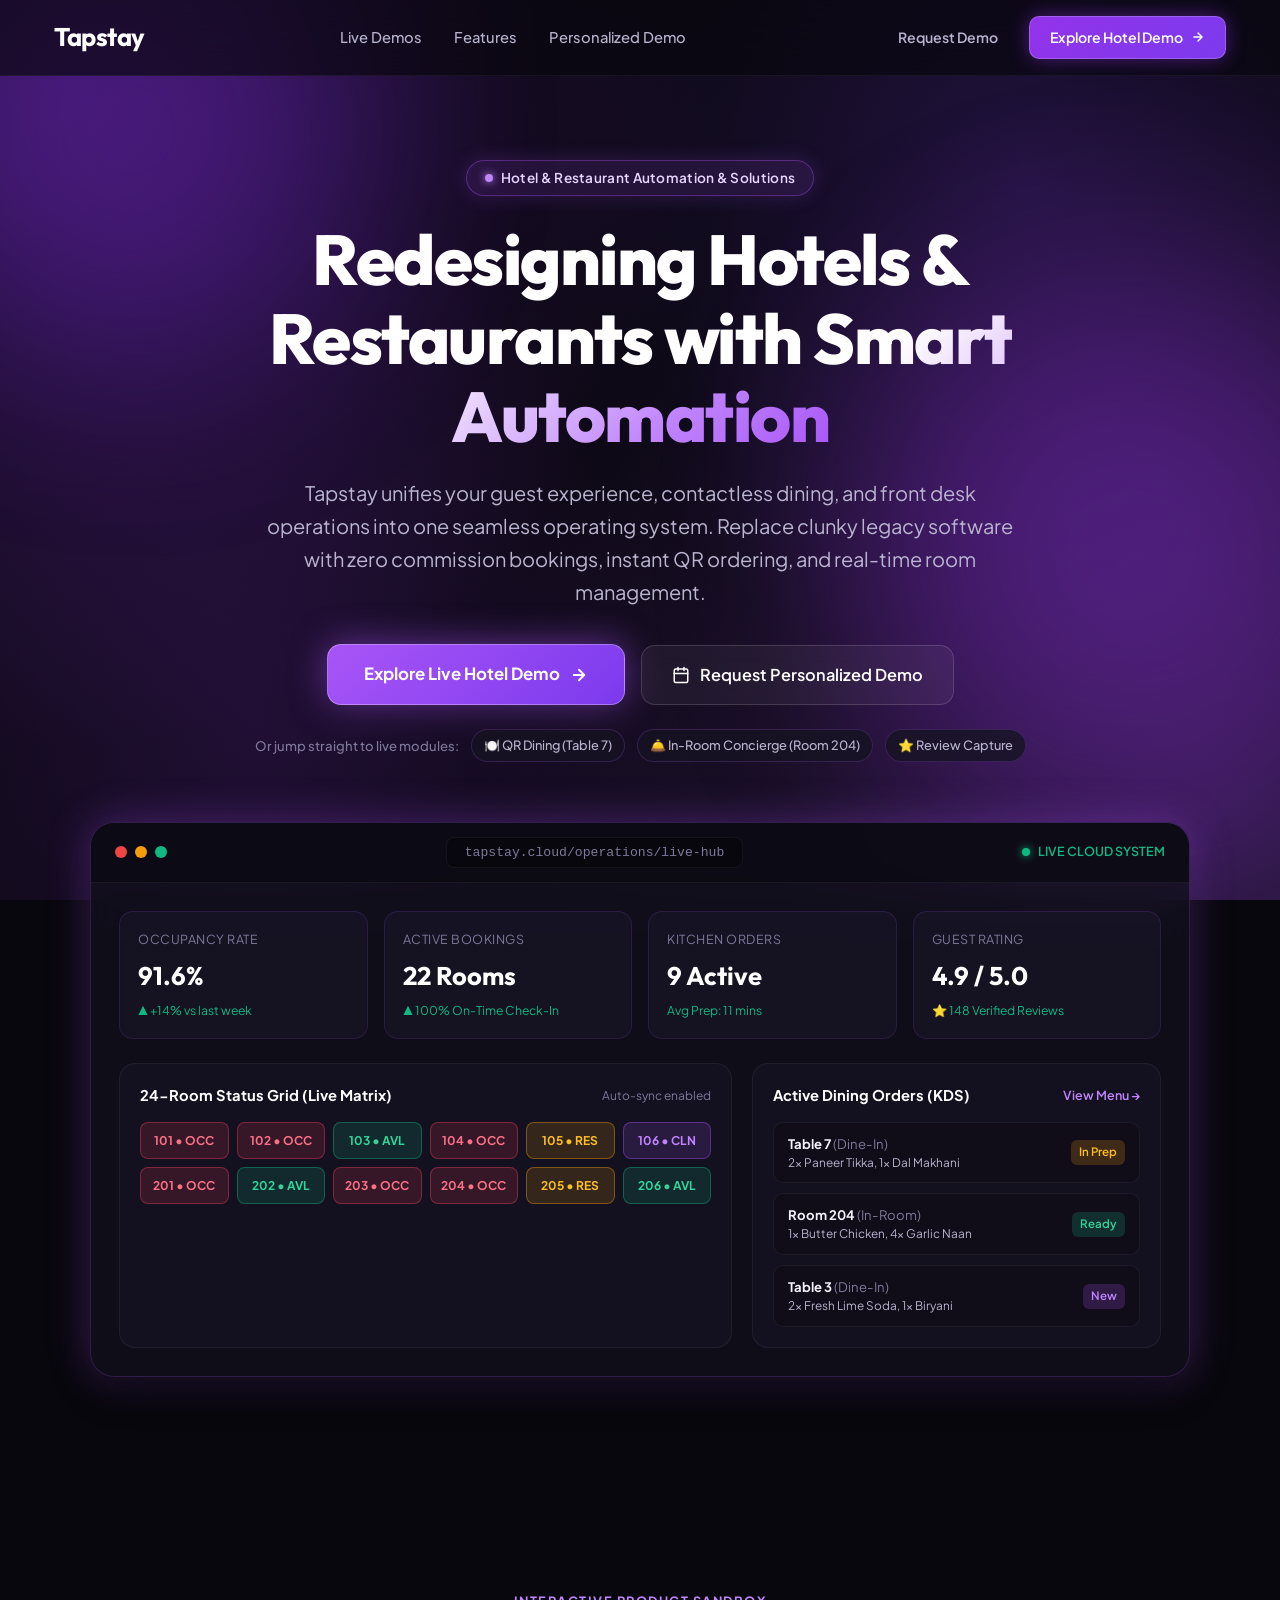
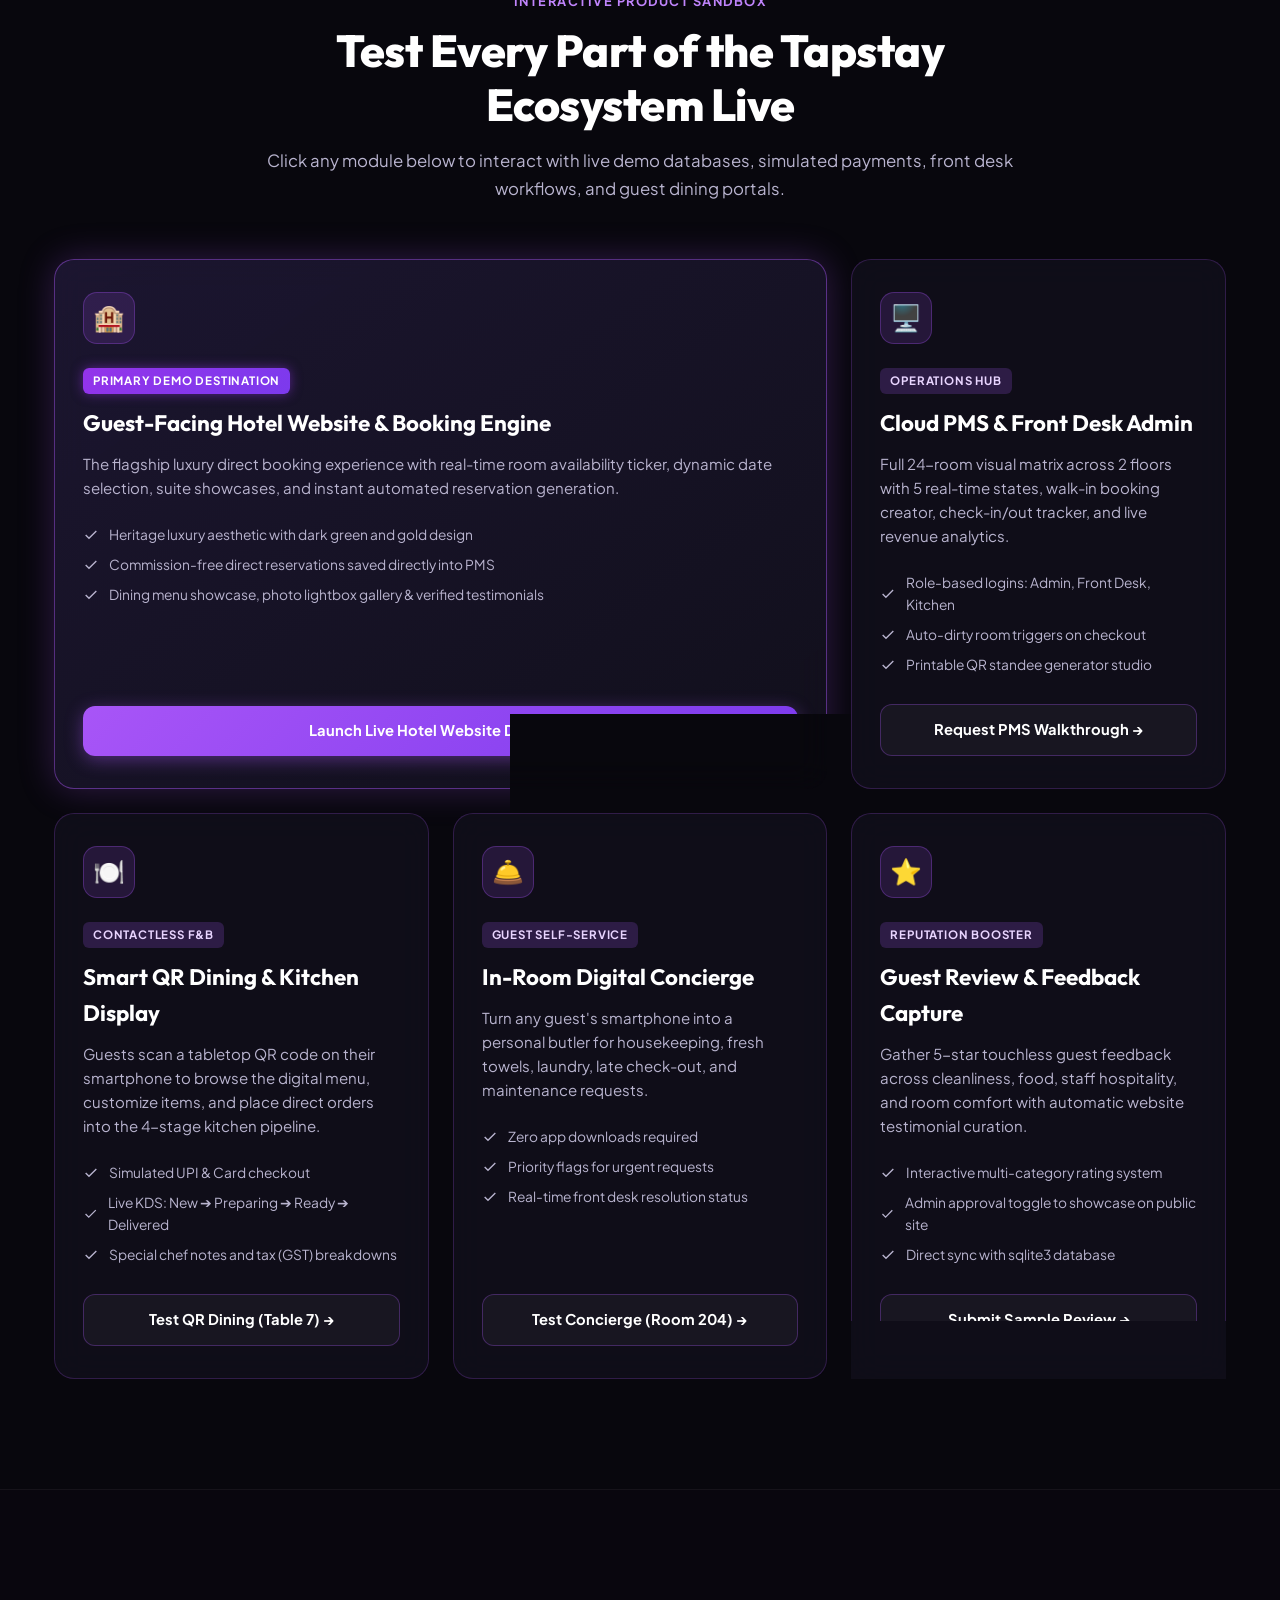
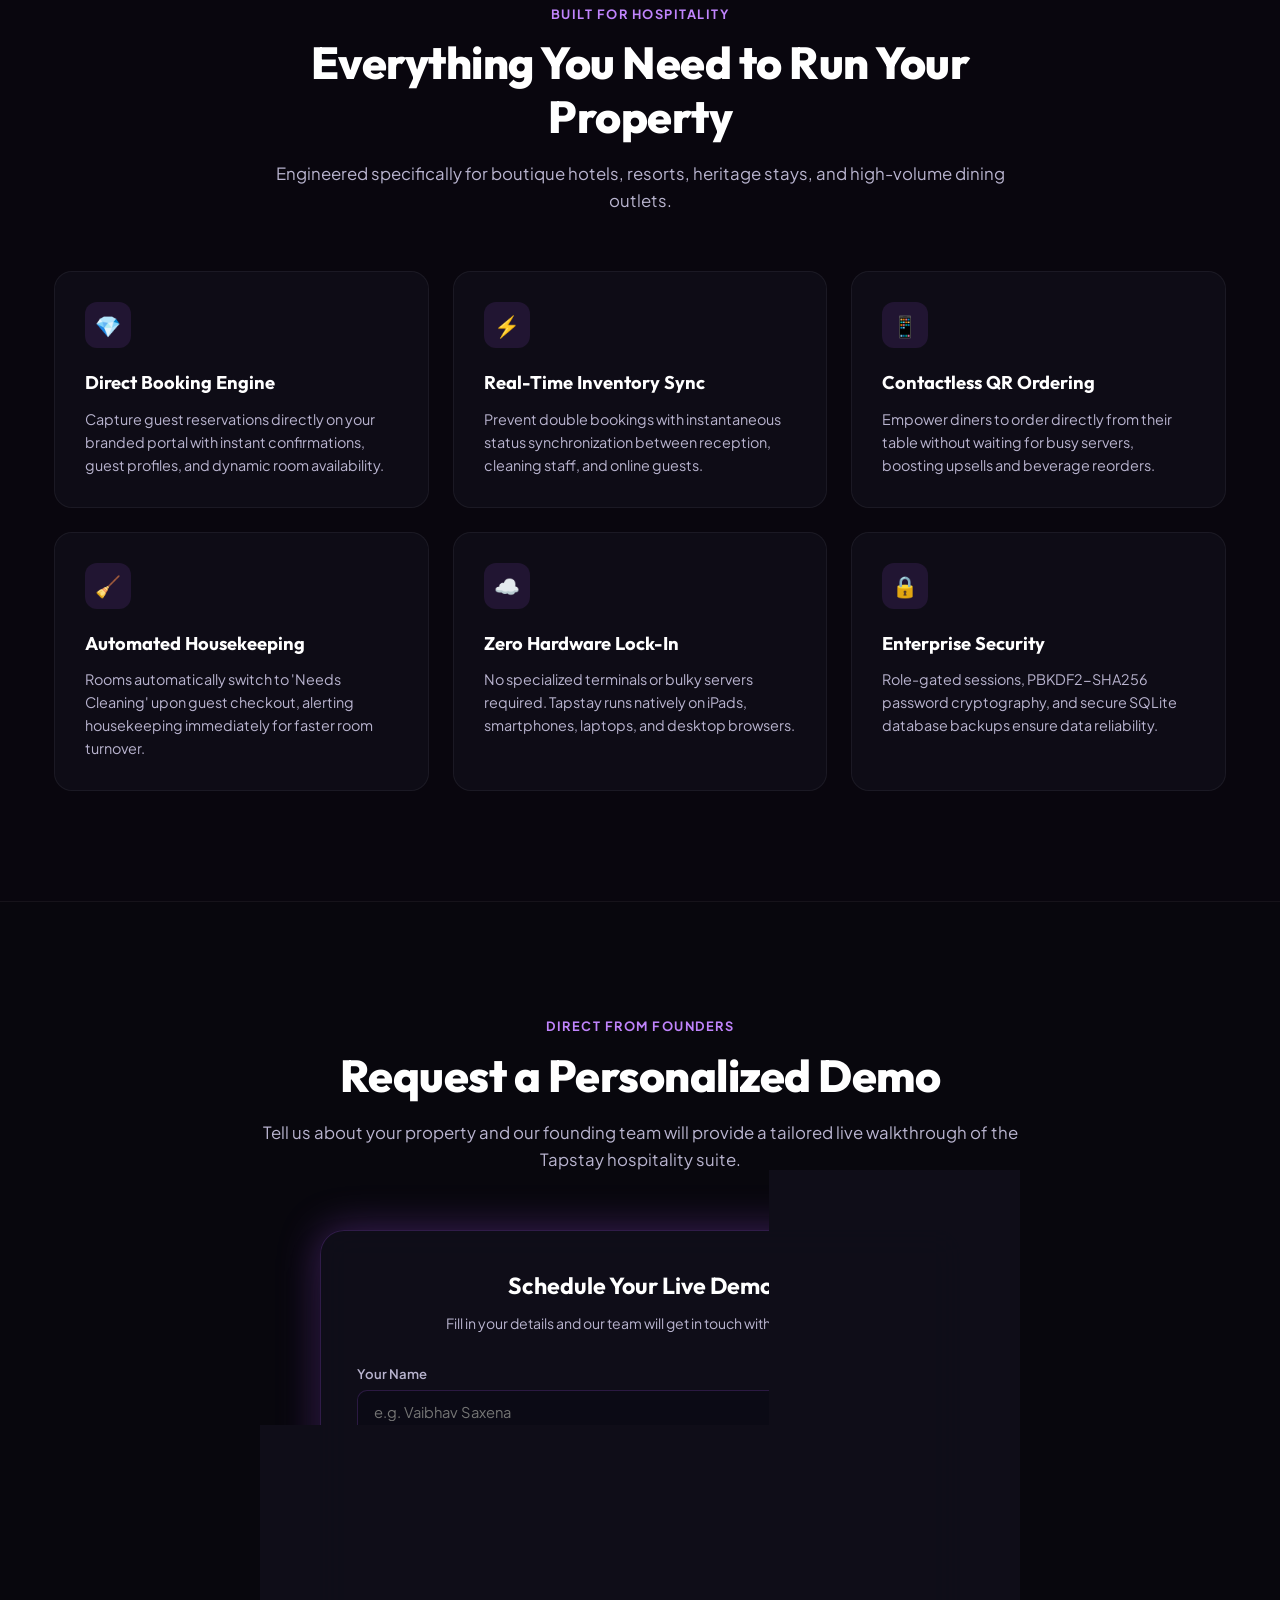
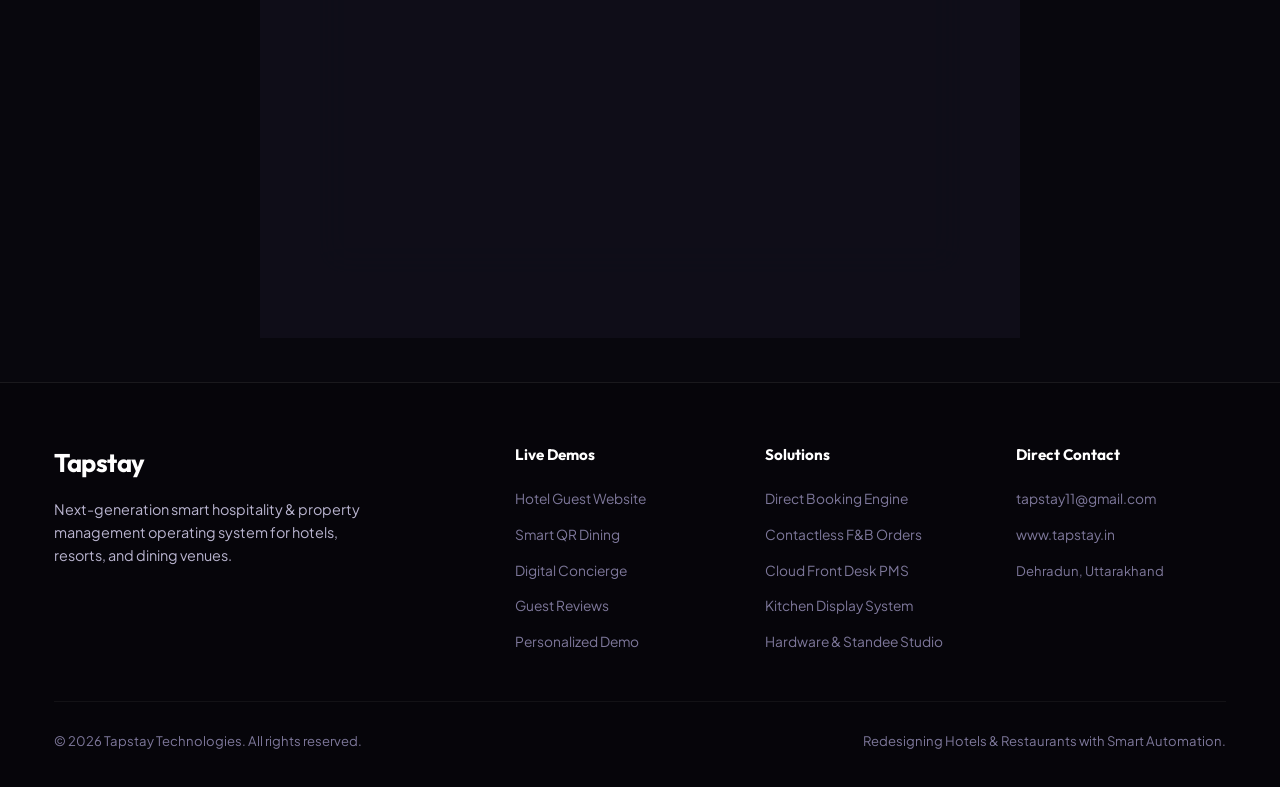
==== commit 72d3a613: "update: align title, SEO meta tags, and footer with headline Redesigning Hotels & Restaurants with S" ====
--- a/index.html
+++ b/index.html
@@ -6,8 +6,8 @@
   <meta name="viewport" content="width=device-width, initial-scale=1.0">
 
   <!-- Primary SEO Meta Tags for Google Search -->
-  <title>Tapstay — Empowering Hotels & Restaurants with Smart Technology</title>
-  <meta name="title" content="Tapstay — Empowering Hotels & Restaurants with Smart Technology">
+  <title>Tapstay — Redesigning Hotels & Restaurants with Smart Automation</title>
+  <meta name="title" content="Tapstay — Redesigning Hotels & Restaurants with Smart Automation">
   <meta name="description"
     content="Tapstay is the all-in-one hospitality OS & cloud PMS for hotels and restaurants. Streamline direct bookings, contactless QR dining, digital concierge, and front desk operations.">
   <meta name="keywords"
@@ -18,14 +18,14 @@
   <!-- Open Graph / Facebook / WhatsApp -->
   <meta property="og:type" content="website">
   <meta property="og:url" content="https://www.tapstay.in/">
-  <meta property="og:title" content="Tapstay — Empowering Hotels & Restaurants with Smart Technology">
+  <meta property="og:title" content="Tapstay — Redesigning Hotels & Restaurants with Smart Automation">
   <meta property="og:description"
     content="All-in-one hospitality OS & PMS for modern hotels & restaurants. Direct bookings, contactless QR ordering, and live operations.">
   <meta property="og:image" content="https://www.tapstay.in/og-image.png">
 
   <!-- Twitter Card -->
   <meta property="twitter:card" content="summary_large_image">
-  <meta property="twitter:title" content="Tapstay — Empowering Hotels & Restaurants with Smart Technology">
+  <meta property="twitter:title" content="Tapstay — Redesigning Hotels & Restaurants with Smart Automation">
   <meta property="twitter:description"
     content="All-in-one hospitality OS & PMS for modern hotels & restaurants. Direct bookings, contactless QR ordering, and live operations.">
 
@@ -629,7 +629,7 @@
 
       <div class="footer-bottom">
         <div>© 2026 Tapstay Technologies. All rights reserved.</div>
-        <div>Empowering Hotels & Restaurants with Smart Technology.</div>
+        <div>Redesigning Hotels & Restaurants with Smart Automation.</div>
       </div>
     </div>
   </footer>
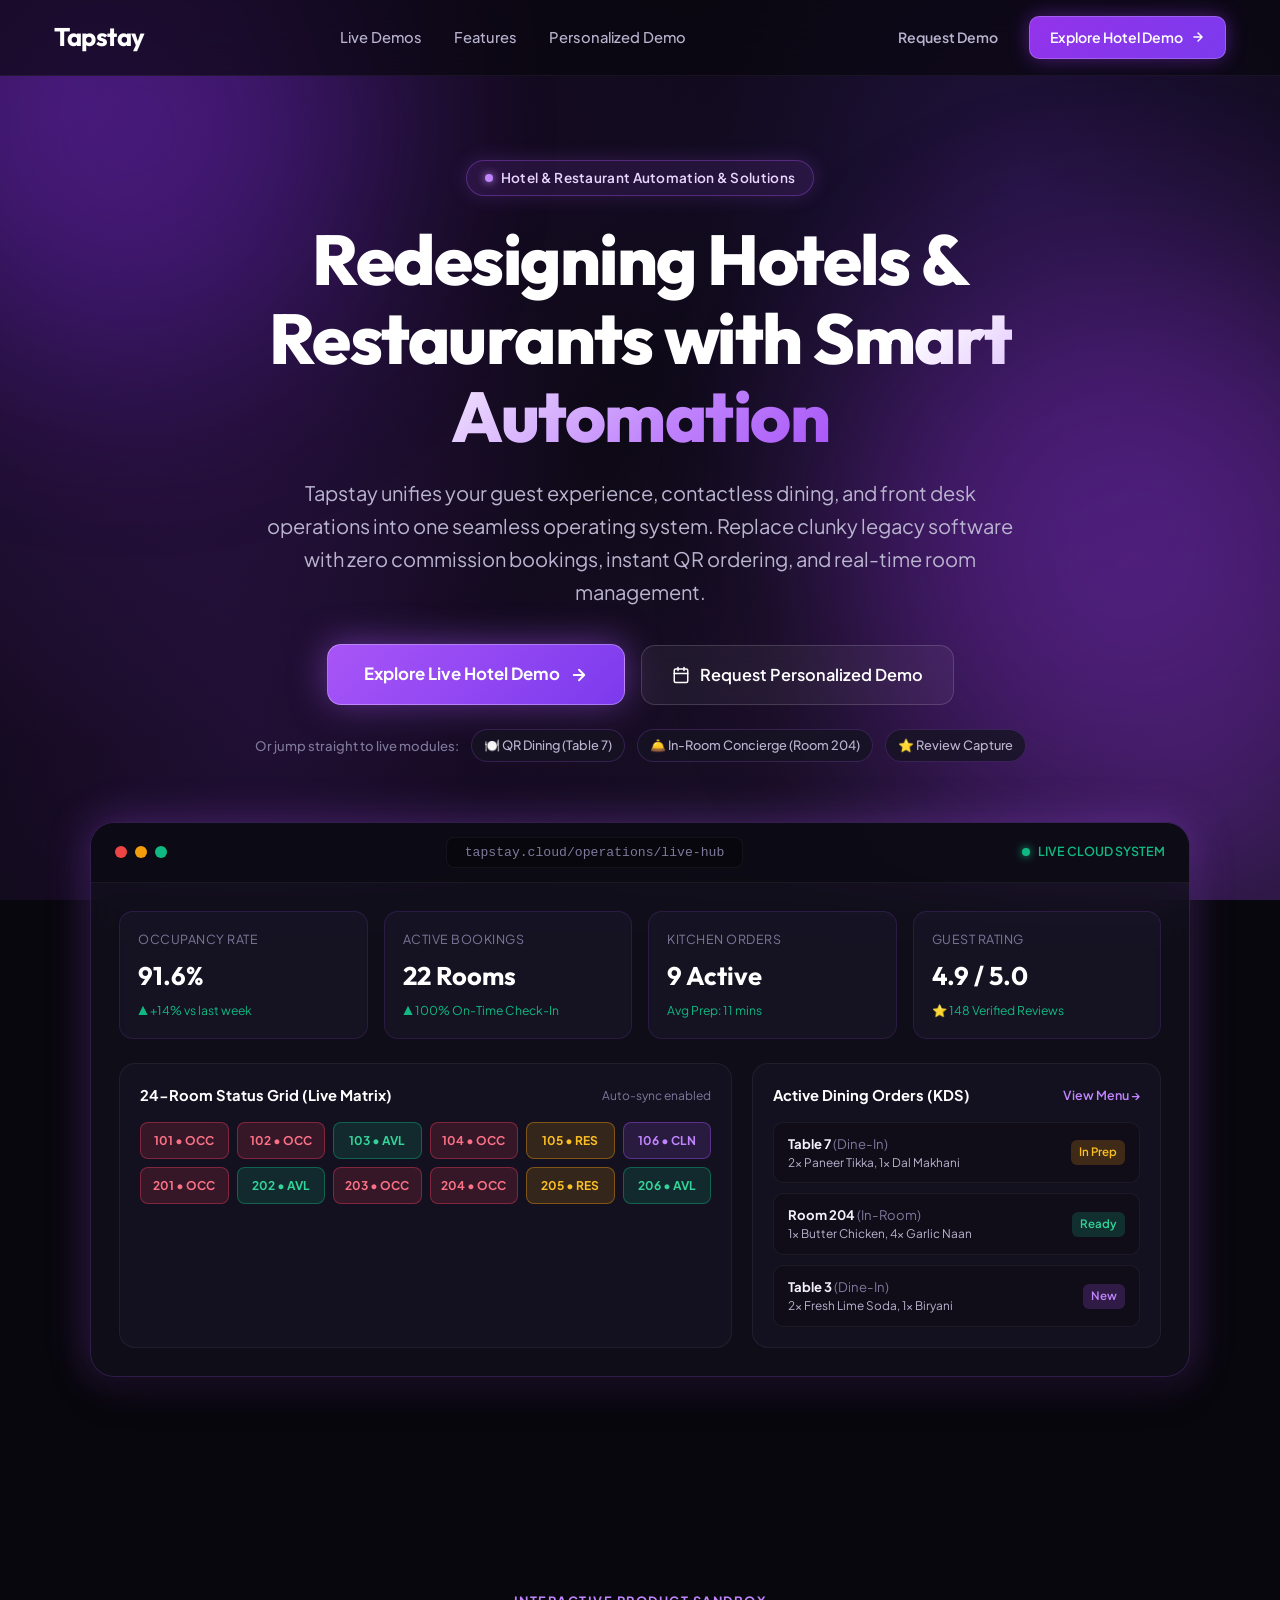
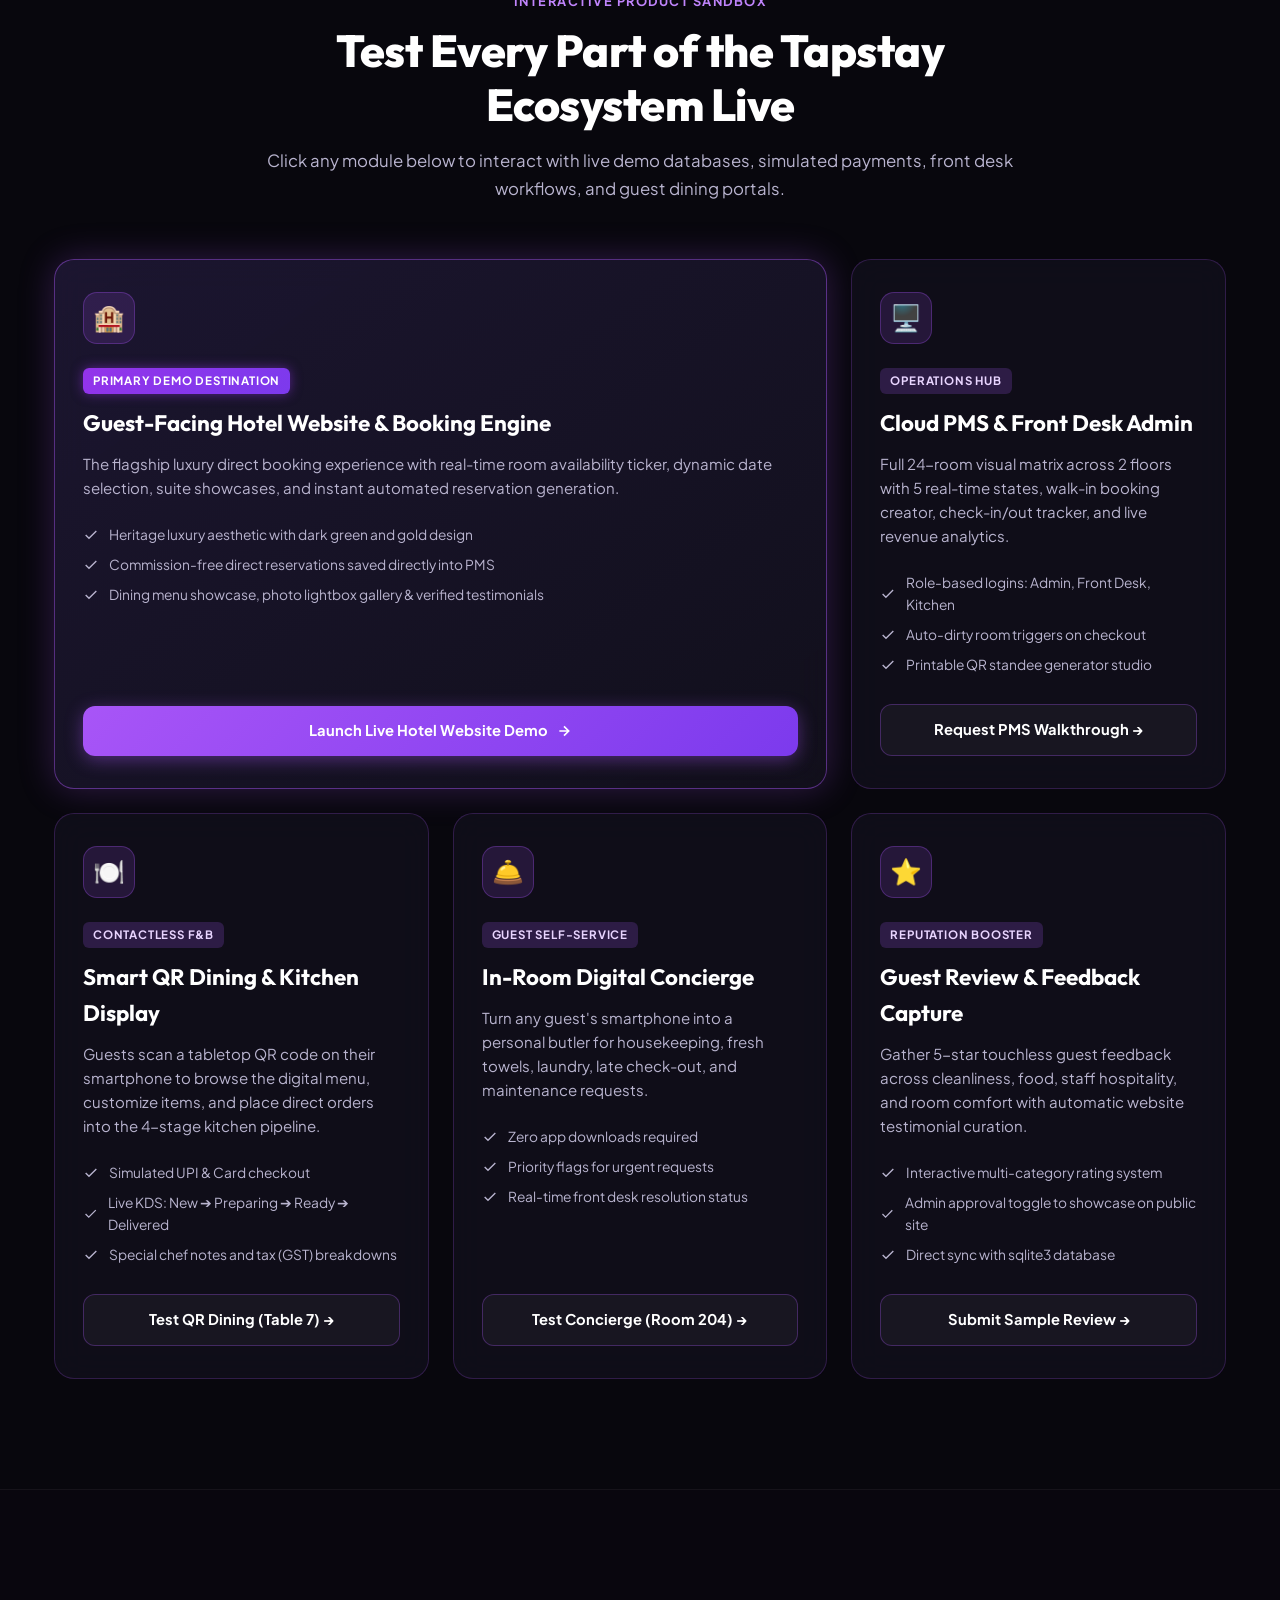
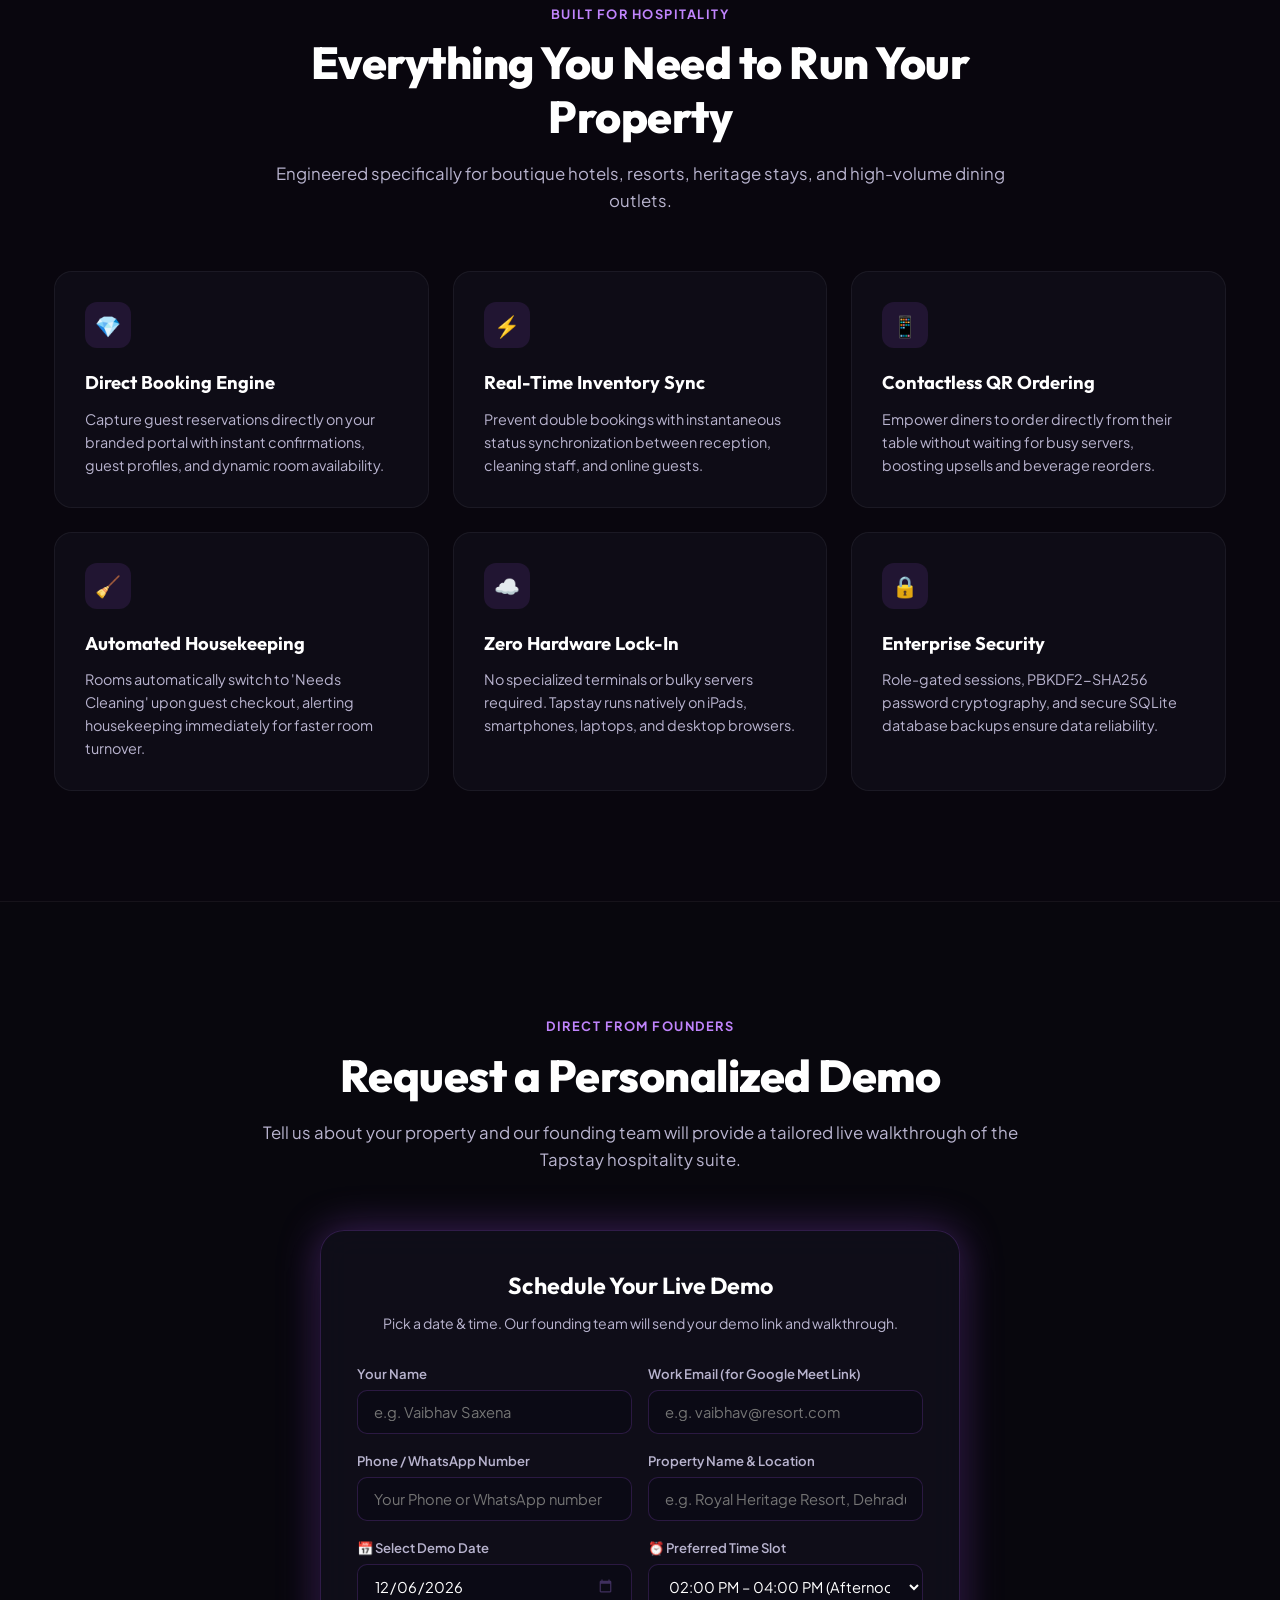
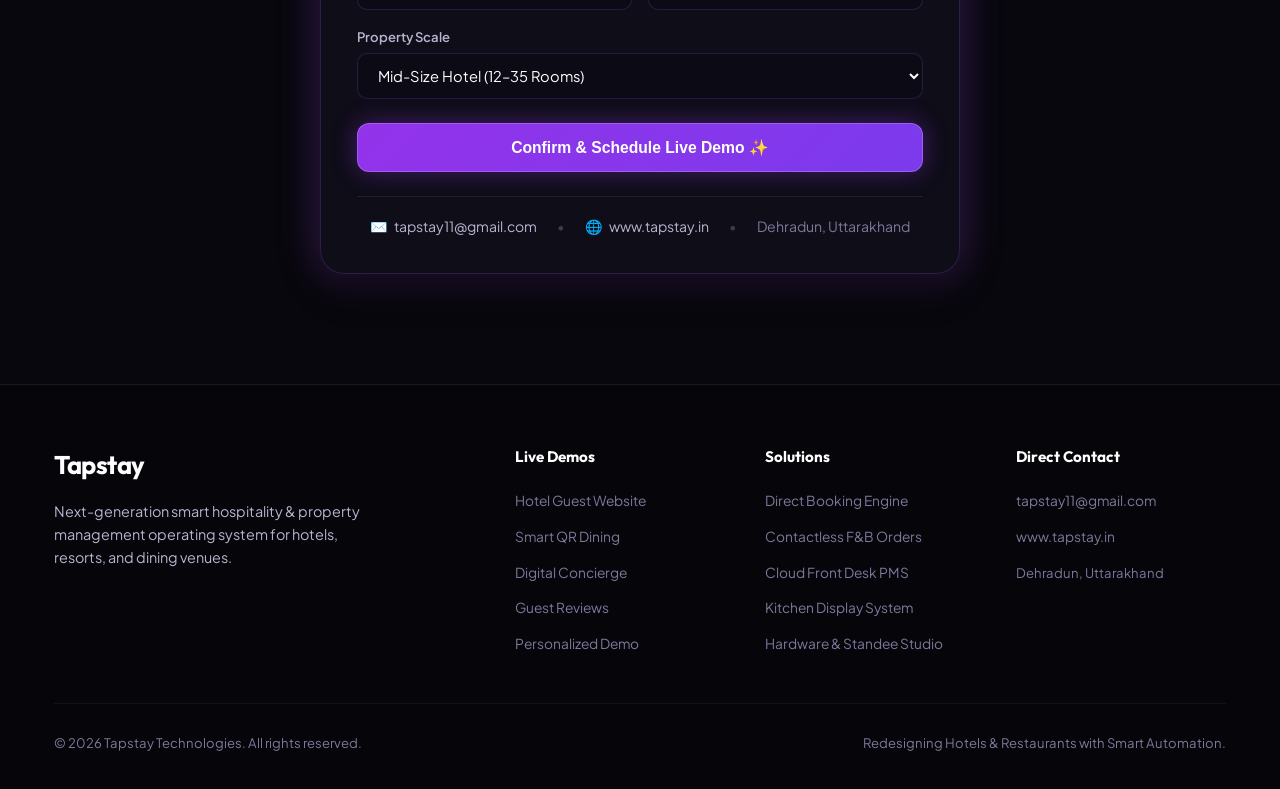
==== commit e072832c: "feat: add calendar date picker, time slot, email, and live Gmail delivery to demo booking form" ====
--- a/index.html
+++ b/index.html
@@ -529,29 +529,52 @@
       <div class="inquiry-form-card"
         style="max-width: 640px; margin: 0 auto; box-shadow: var(--card-shadow), var(--glow-shadow);">
         <h3 class="inquiry-title" style="text-align: center; margin-bottom: 8px;">Schedule Your Live Demo</h3>
-        <p class="inquiry-subtitle" style="text-align: center; margin-bottom: 28px;">Fill in your details and our team
-          will get in touch within 2 hours.</p>
+        <p class="inquiry-subtitle" style="text-align: center; margin-bottom: 28px;">Pick a date & time. Our founding team will send your demo link and walkthrough.</p>
 
         <form id="inquiryForm" onsubmit="handleInquirySubmit(event)">
-          <div class="form-group">
-            <label class="form-label" for="inqName">Your Name</label>
-            <input type="text" id="inqName" class="form-input" placeholder="e.g. Vaibhav Saxena" required>
-          </div>
-
-          <div class="form-group">
-            <label class="form-label" for="inqHotel">Property Name & Location</label>
-            <input type="text" id="inqHotel" class="form-input" placeholder="e.g. Royal Heritage Resort, Dehradun"
-              required>
-          </div>
-
-          <div class="form-group">
-            <label class="form-label" for="inqPhone">Phone / WhatsApp Number</label>
-            <input type="tel" id="inqPhone" class="form-input" placeholder="Your Phone or WhatsApp number" required>
+          <div class="form-row">
+            <div class="form-group">
+              <label class="form-label" for="inqName">Your Name</label>
+              <input type="text" id="inqName" name="name" class="form-input" placeholder="e.g. Vaibhav Saxena" required>
+            </div>
+            <div class="form-group">
+              <label class="form-label" for="inqEmail">Work Email (for Google Meet Link)</label>
+              <input type="email" id="inqEmail" name="email" class="form-input" placeholder="e.g. vaibhav@resort.com" required>
+            </div>
+          </div>
+
+          <div class="form-row">
+            <div class="form-group">
+              <label class="form-label" for="inqPhone">Phone / WhatsApp Number</label>
+              <input type="tel" id="inqPhone" name="phone" class="form-input" placeholder="Your Phone or WhatsApp number" required>
+            </div>
+            <div class="form-group">
+              <label class="form-label" for="inqHotel">Property Name & Location</label>
+              <input type="text" id="inqHotel" name="property" class="form-input" placeholder="e.g. Royal Heritage Resort, Dehradun" required>
+            </div>
+          </div>
+
+          <div class="form-row">
+            <div class="form-group">
+              <label class="form-label" for="inqDate">📅 Select Demo Date</label>
+              <input type="date" id="inqDate" name="demo_date" class="form-input" required>
+            </div>
+            <div class="form-group">
+              <label class="form-label" for="inqTime">⏰ Preferred Time Slot</label>
+              <select id="inqTime" name="time_slot" class="form-select" required>
+                <option value="10:00 AM – 12:00 PM (Morning)">10:00 AM – 12:00 PM (Morning)</option>
+                <option value="12:00 PM – 02:00 PM (Afternoon)">12:00 PM – 02:00 PM (Afternoon)</option>
+                <option value="02:00 PM – 04:00 PM (Afternoon)" selected>02:00 PM – 04:00 PM (Afternoon)</option>
+                <option value="04:00 PM – 06:00 PM (Evening)">04:00 PM – 06:00 PM (Evening)</option>
+                <option value="06:00 PM – 08:00 PM (Evening)">06:00 PM – 08:00 PM (Evening)</option>
+                <option value="Flexible / Anytime">Flexible / Any Available Slot</option>
+              </select>
+            </div>
           </div>
 
           <div class="form-group">
             <label class="form-label" for="inqType">Property Scale</label>
-            <select id="inqType" class="form-select">
+            <select id="inqType" name="property_scale" class="form-select">
               <option value="under12">Boutique / Homestay (Under 12 Rooms)</option>
               <option value="12to35" selected>Mid-Size Hotel (12–35 Rooms)</option>
               <option value="resort">Resort & Multiple Outlets (35+ Rooms)</option>
@@ -560,8 +583,9 @@
           </div>
 
           <button type="submit" class="btn-submit-inquiry" id="inquirySubmitBtn" style="margin-top: 8px;">
-            <span>Request Personalized Demo ✨</span>
+            <span>Confirm & Schedule Live Demo ✨</span>
           </button>
+          <div id="inquiryStatusNote" style="display:none; margin-top: 14px; font-size: 0.88rem; text-align: center; line-height: 1.5;"></div>
         </form>
 
         <!-- Direct Contact Strip -->
@@ -664,27 +688,95 @@
       });
     });
 
-    // Demo Form Submission Simulation
-    function handleInquirySubmit(e) {
+    // Initialize Calendar Date Picker
+    function setupDateInput() {
+      const dateInput = document.getElementById('inqDate');
+      if (!dateInput) return;
+      const today = new Date();
+      const yyyy = today.getFullYear();
+      const mm = String(today.getMonth() + 1).padStart(2, '0');
+      const dd = String(today.getDate()).padStart(2, '0');
+      dateInput.min = `${yyyy}-${mm}-${dd}`;
+
+      // Default to tomorrow
+      const tomorrow = new Date(today);
+      tomorrow.setDate(tomorrow.getDate() + 1);
+      const tY = tomorrow.getFullYear();
+      const tM = String(tomorrow.getMonth() + 1).padStart(2, '0');
+      const tD = String(tomorrow.getDate()).padStart(2, '0');
+      dateInput.value = `${tY}-${tM}-${tD}`;
+    }
+    setupDateInput();
+
+    // Demo Form Submission to Gmail (tapstay11@gmail.com)
+    async function handleInquirySubmit(e) {
       e.preventDefault();
       const name = document.getElementById('inqName').value.trim();
+      const email = document.getElementById('inqEmail').value.trim();
+      const phone = document.getElementById('inqPhone').value.trim();
       const hotel = document.getElementById('inqHotel').value.trim();
-      const phone = document.getElementById('inqPhone').value.trim();
+      const date = document.getElementById('inqDate').value;
+      const timeSelect = document.getElementById('inqTime');
+      const timeSlot = timeSelect.options[timeSelect.selectedIndex].text;
+      const scaleSelect = document.getElementById('inqType');
+      const scaleText = scaleSelect.options[scaleSelect.selectedIndex].text;
 
       const btn = document.getElementById('inquirySubmitBtn');
-      btn.innerHTML = '<span>Sending Request...</span>';
+      const statusNote = document.getElementById('inquiryStatusNote');
+      btn.innerHTML = '<span>Sending to tapstay11@gmail.com...</span>';
       btn.disabled = true;
 
-      setTimeout(() => {
-        btn.innerHTML = '<span>Request Received! ✓</span>';
-        showToast(`Thank you ${name}! Our team will get in touch with you shortly.`);
-        document.getElementById('inquiryForm').reset();
-
+      const payload = {
+        _subject: `New Demo Booking: ${hotel} (${date} @ ${timeSlot})`,
+        _template: 'table',
+        _captcha: 'false',
+        _replyto: email,
+        Name: name,
+        Email: email,
+        Phone: phone,
+        Property_Name_Location: hotel,
+        Demo_Date: date,
+        Preferred_Time_Slot: timeSlot,
+        Property_Scale: scaleText
+      };
+
+      try {
+        const res = await fetch('https://formsubmit.co/ajax/tapstay11@gmail.com', {
+          method: 'POST',
+          headers: {
+            'Content-Type': 'application/json',
+            'Accept': 'application/json'
+          },
+          body: JSON.stringify(payload)
+        });
+
+        if (res.ok) {
+          btn.innerHTML = '<span>Demo Scheduled! ✓</span>';
+          if (statusNote) {
+            statusNote.style.display = 'block';
+            statusNote.style.color = '#34D399';
+            statusNote.innerHTML = `✓ Request sent to <b>tapstay11@gmail.com</b>! Redirecting to confirmation...`;
+          }
+          showToast(`Demo booked for ${date} (${timeSlot})! Redirecting...`);
+          setTimeout(() => {
+            window.location.href = `thank-you.html?plan=${encodeURIComponent('Live Demo (' + date + ')')}&order=${Math.floor(100000 + Math.random() * 900000)}`;
+          }, 1400);
+        } else {
+          throw new Error('Non-200 response');
+        }
+      } catch (err) {
+        console.warn('Submission notice:', err);
+        btn.innerHTML = '<span>Demo Scheduled! ✓</span>';
+        if (statusNote) {
+          statusNote.style.display = 'block';
+          statusNote.style.color = '#34D399';
+          statusNote.innerHTML = `✓ Demo requested for <b>${date} (${timeSlot})</b>! Redirecting to confirmation...`;
+        }
+        showToast(`Thank you ${name}! Demo requested for ${date}.`);
         setTimeout(() => {
-          btn.innerHTML = '<span>Request Personalized Demo ✨</span>';
-          btn.disabled = false;
-        }, 3500);
-      }, 700);
+          window.location.href = `thank-you.html?plan=${encodeURIComponent('Live Demo (' + date + ')')}&order=${Math.floor(100000 + Math.random() * 900000)}`;
+        }, 1400);
+      }
     }
 
     function showToast(msg) {
--- a/landing.css
+++ b/landing.css
@@ -1166,6 +1166,36 @@
   margin-bottom: 24px;
 }
 
+.form-row {
+  display: grid;
+  grid-template-columns: 1fr 1fr;
+  gap: 16px;
+}
+
+@media (max-width: 640px) {
+  .form-row {
+    grid-template-columns: 1fr;
+    gap: 0;
+  }
+}
+
+input[type="date"] {
+  color-scheme: dark;
+  cursor: pointer;
+}
+
+input[type="date"]::-webkit-calendar-picker-indicator {
+  cursor: pointer;
+  filter: invert(0.8) sepia(100%) saturate(300%) hue-rotate(220deg);
+  opacity: 0.85;
+  transition: var(--transition-fast);
+}
+
+input[type="date"]::-webkit-calendar-picker-indicator:hover {
+  opacity: 1;
+  transform: scale(1.1);
+}
+
 .form-group {
   margin-bottom: 16px;
 }
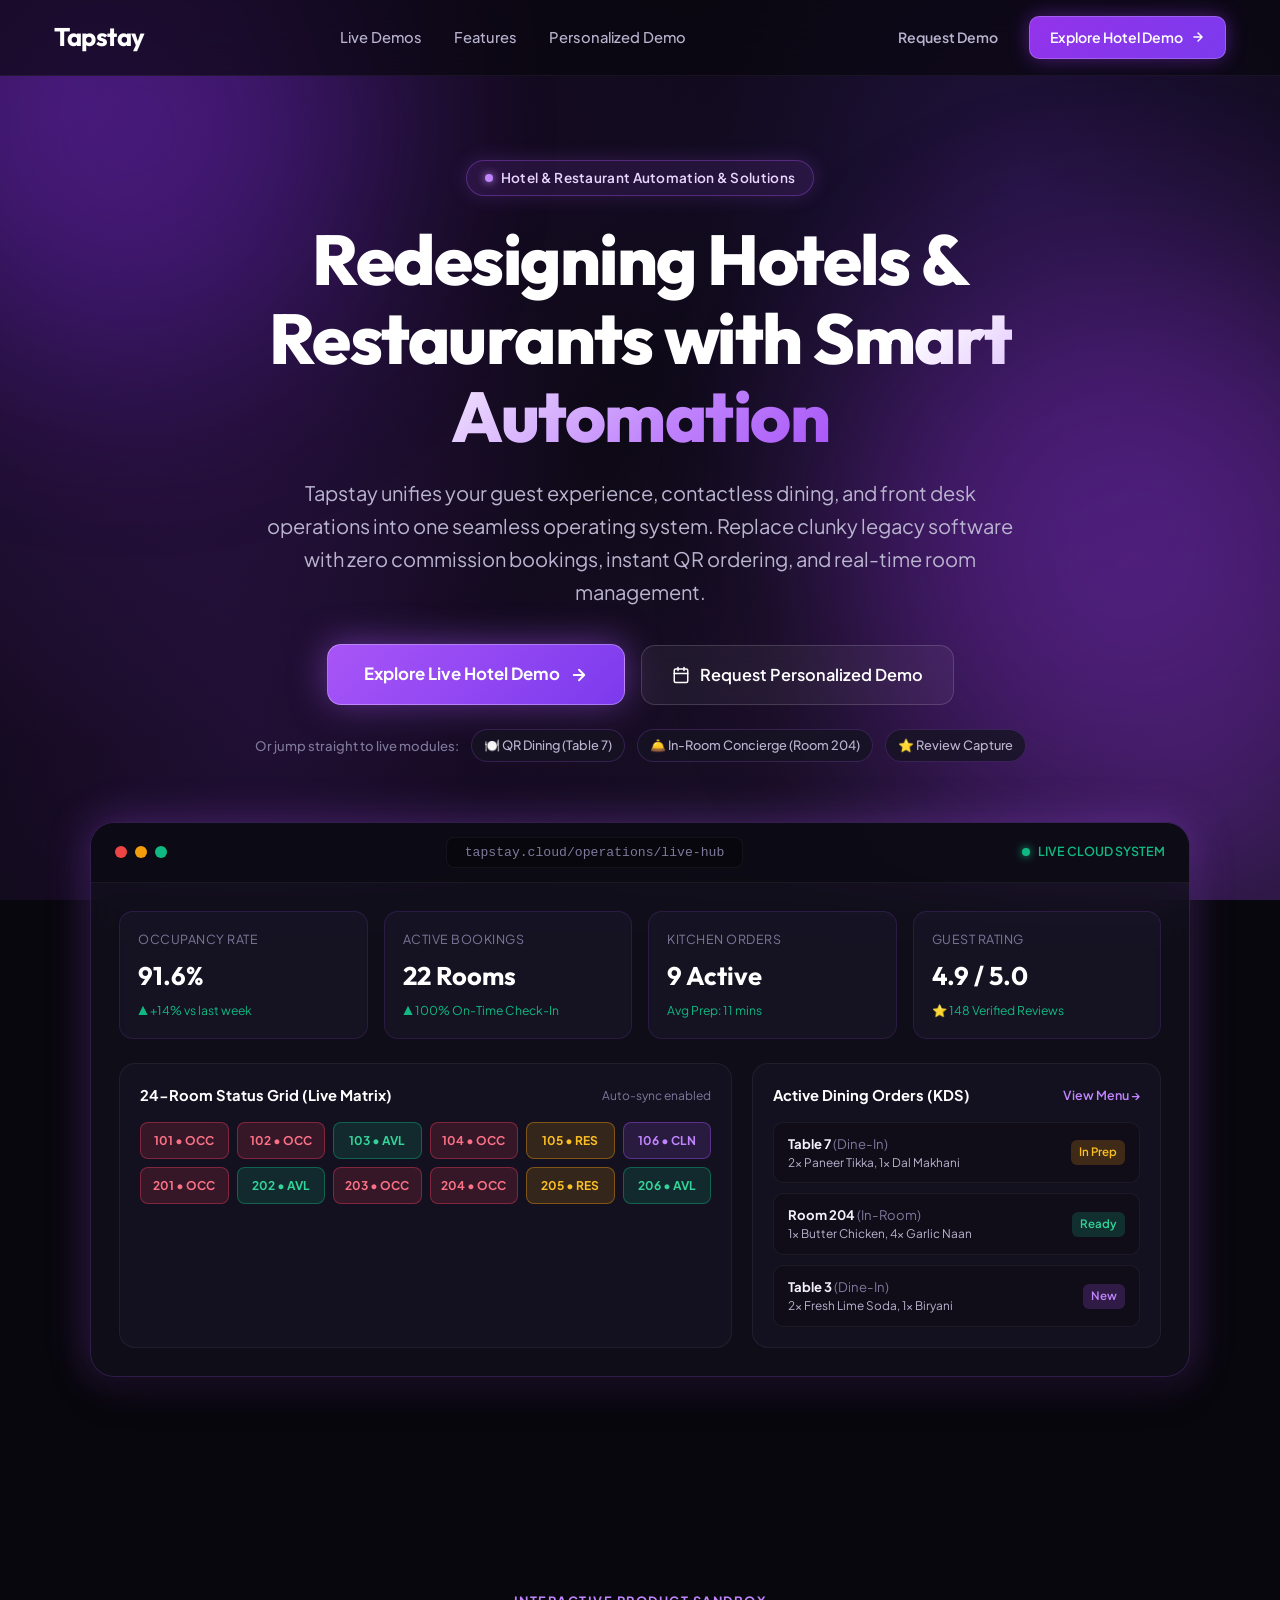
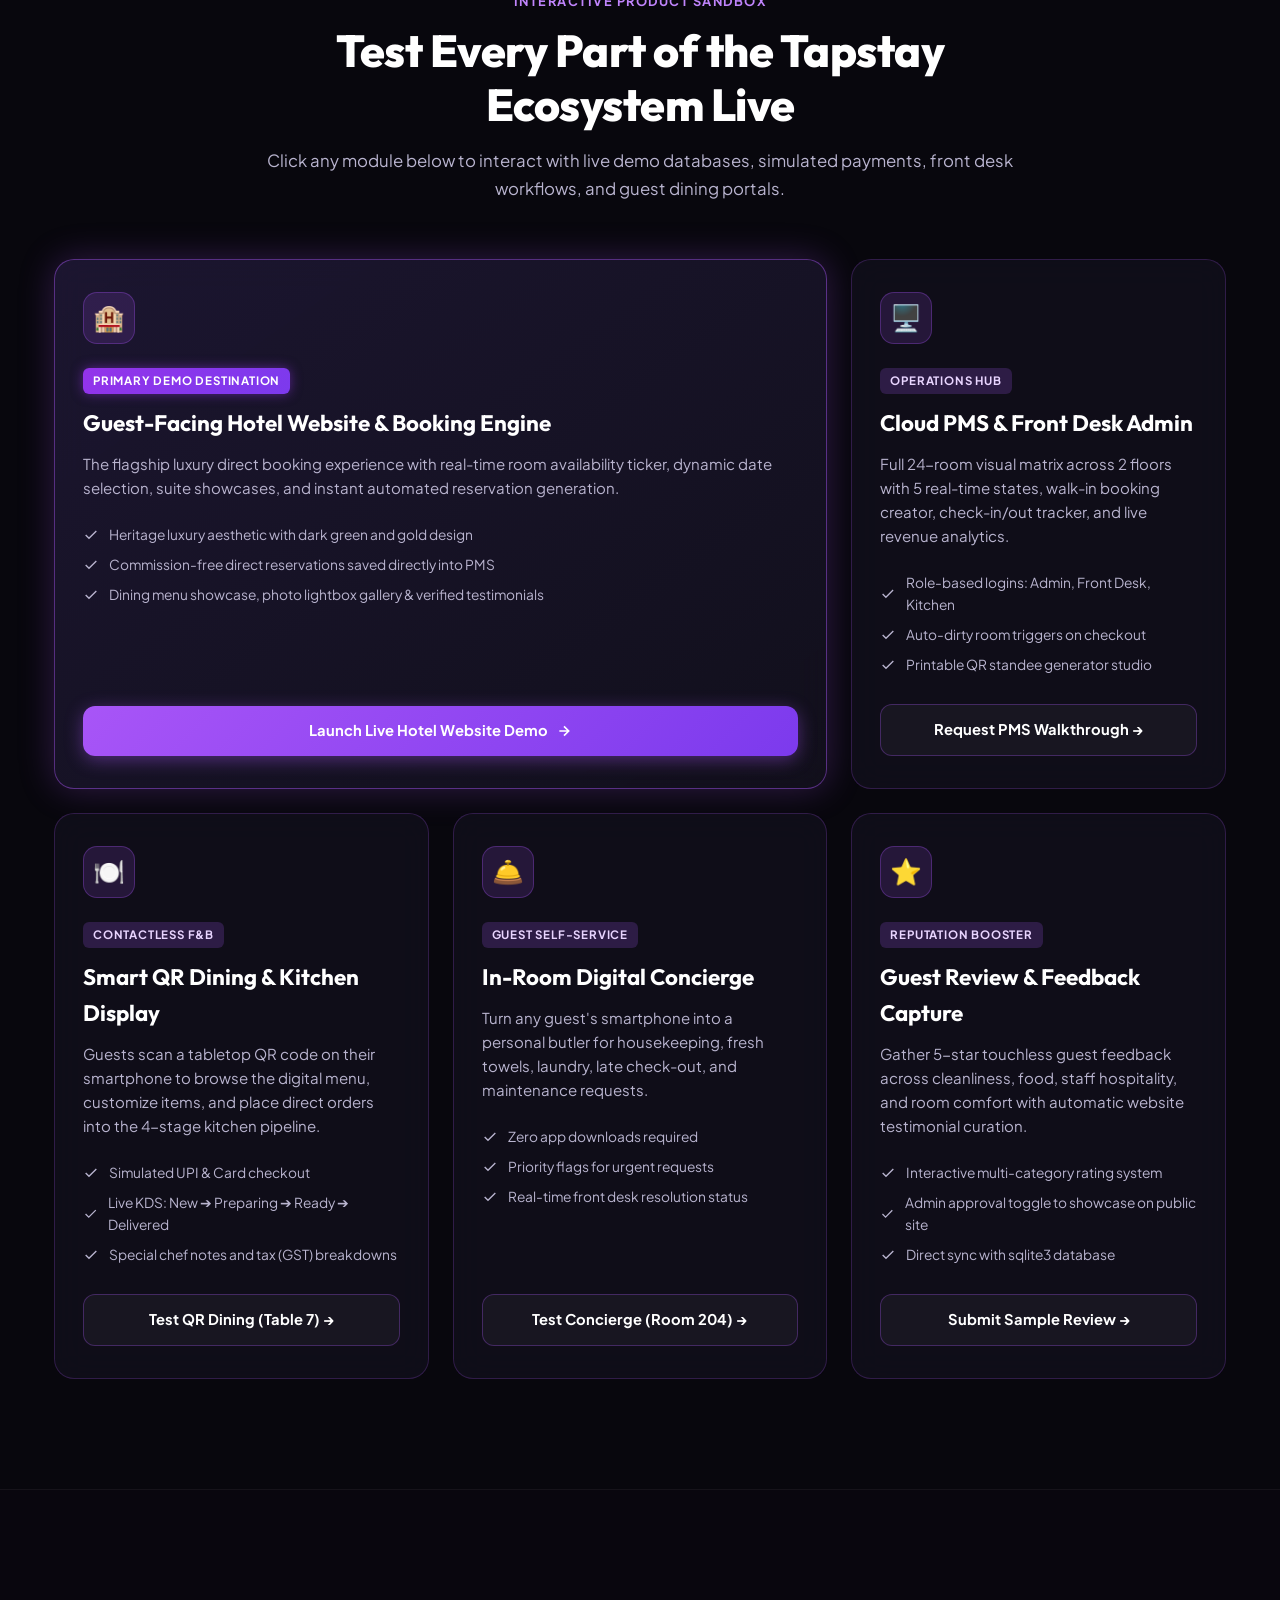
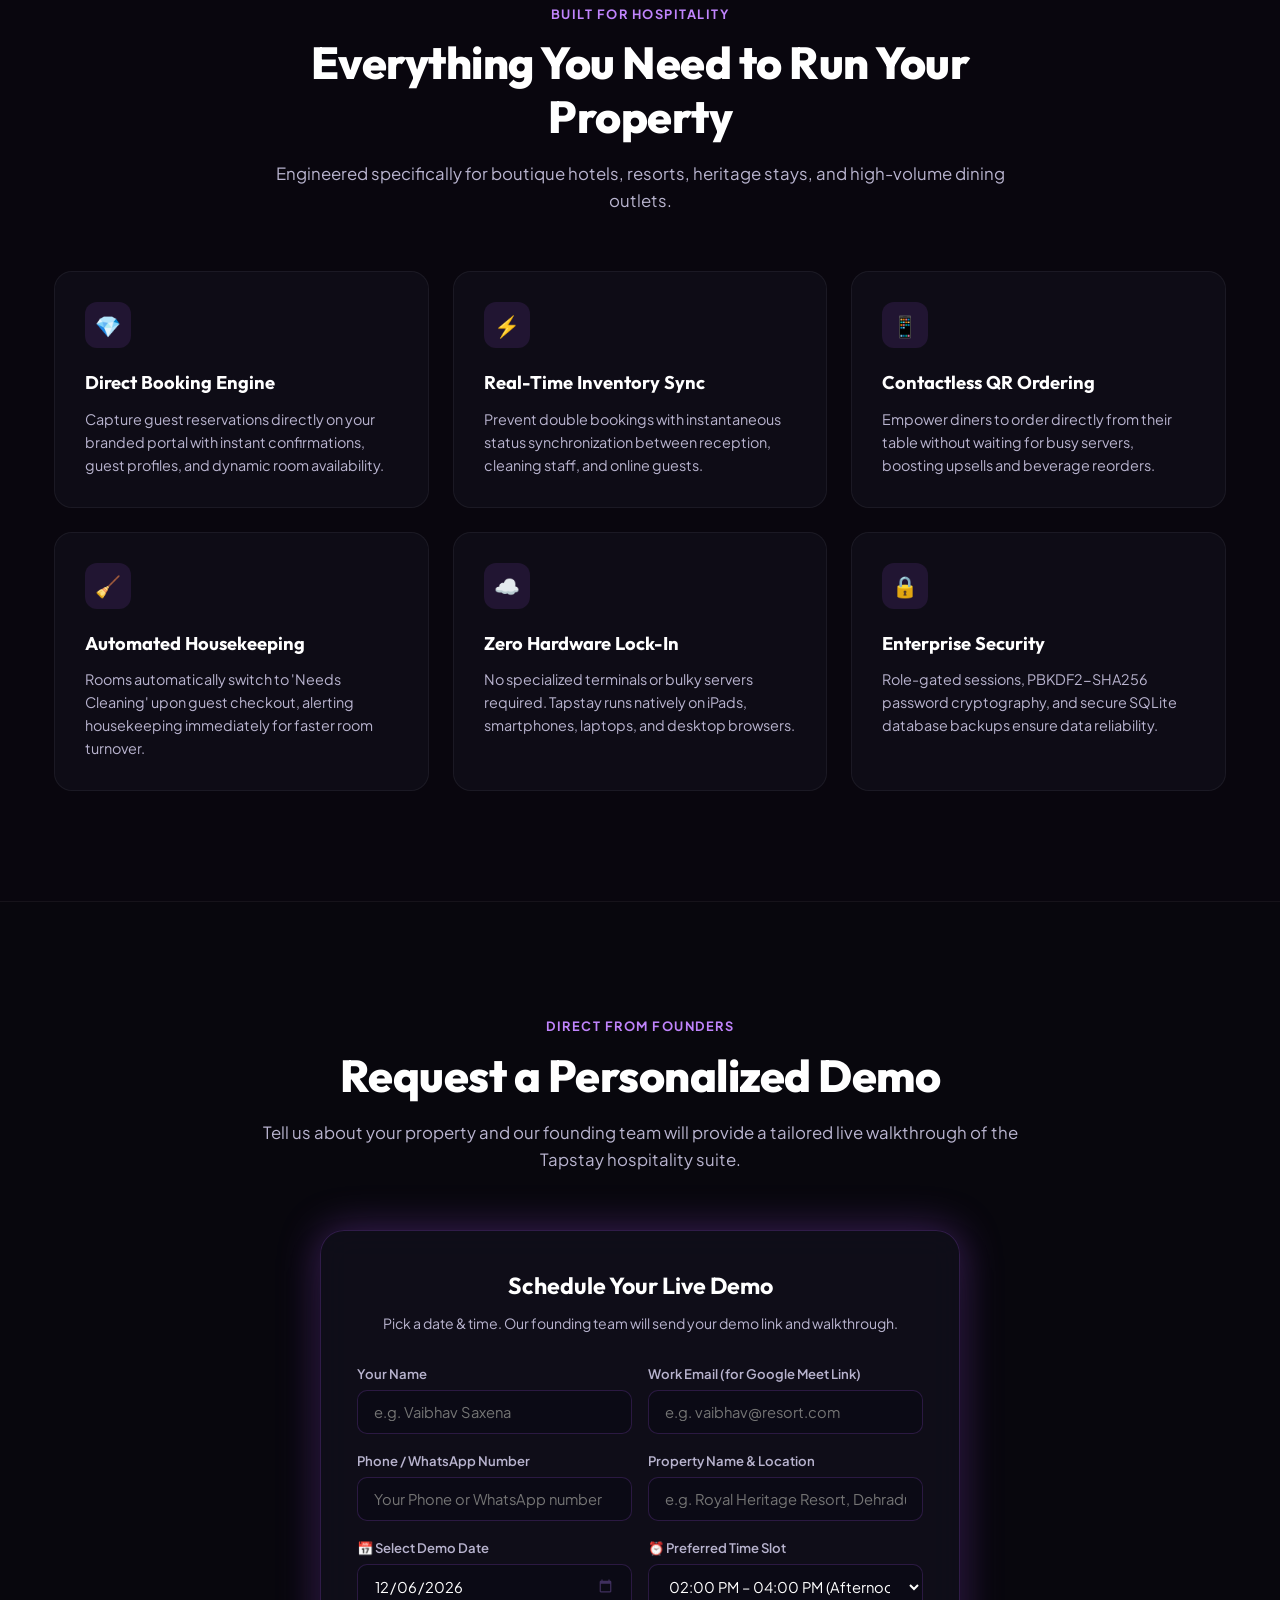
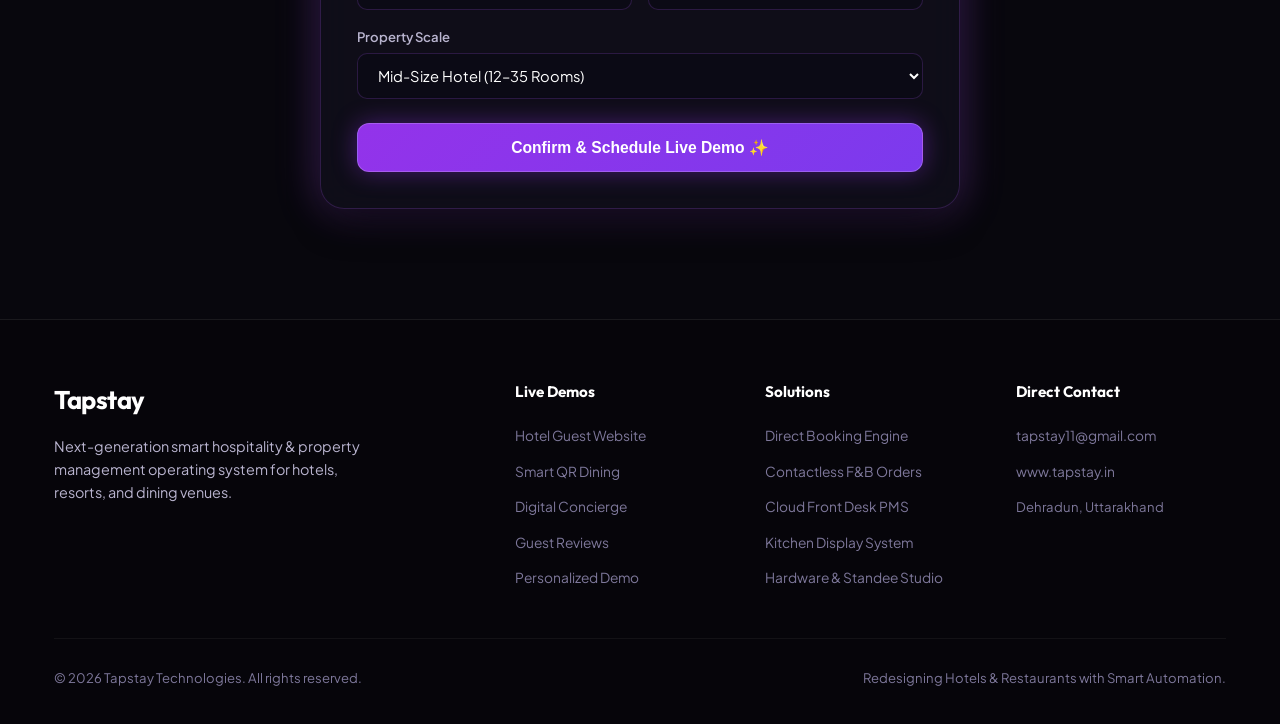
==== commit 526709f4: "style: remove bottom contact strip from schedule demo form card" ====
--- a/index.html
+++ b/index.html
@@ -587,22 +587,6 @@
           </button>
           <div id="inquiryStatusNote" style="display:none; margin-top: 14px; font-size: 0.88rem; text-align: center; line-height: 1.5;"></div>
         </form>
-
-        <!-- Direct Contact Strip -->
-        <div
-          style="margin-top: 24px; padding-top: 18px; border-top: 1px solid rgba(255,255,255,0.08); display: flex; justify-content: center; align-items: center; flex-wrap: wrap; gap: 20px; font-size: 0.88rem;">
-          <a href="mailto:tapstay11@gmail.com"
-            style="color: var(--text-secondary); text-decoration: none; display: flex; align-items: center; gap: 6px;">
-            <span>✉️</span> <span>tapstay11@gmail.com</span>
-          </a>
-          <span style="color: rgba(255,255,255,0.2);">•</span>
-          <a href="https://www.tapstay.in" target="_blank"
-            style="color: var(--text-secondary); text-decoration: none; display: flex; align-items: center; gap: 6px;">
-            <span>🌐</span> <span>www.tapstay.in</span>
-          </a>
-          <span style="color: rgba(255,255,255,0.2);">•</span>
-          <span style="color: var(--text-muted);">Dehradun, Uttarakhand</span>
-        </div>
       </div>
     </div>
   </section>
